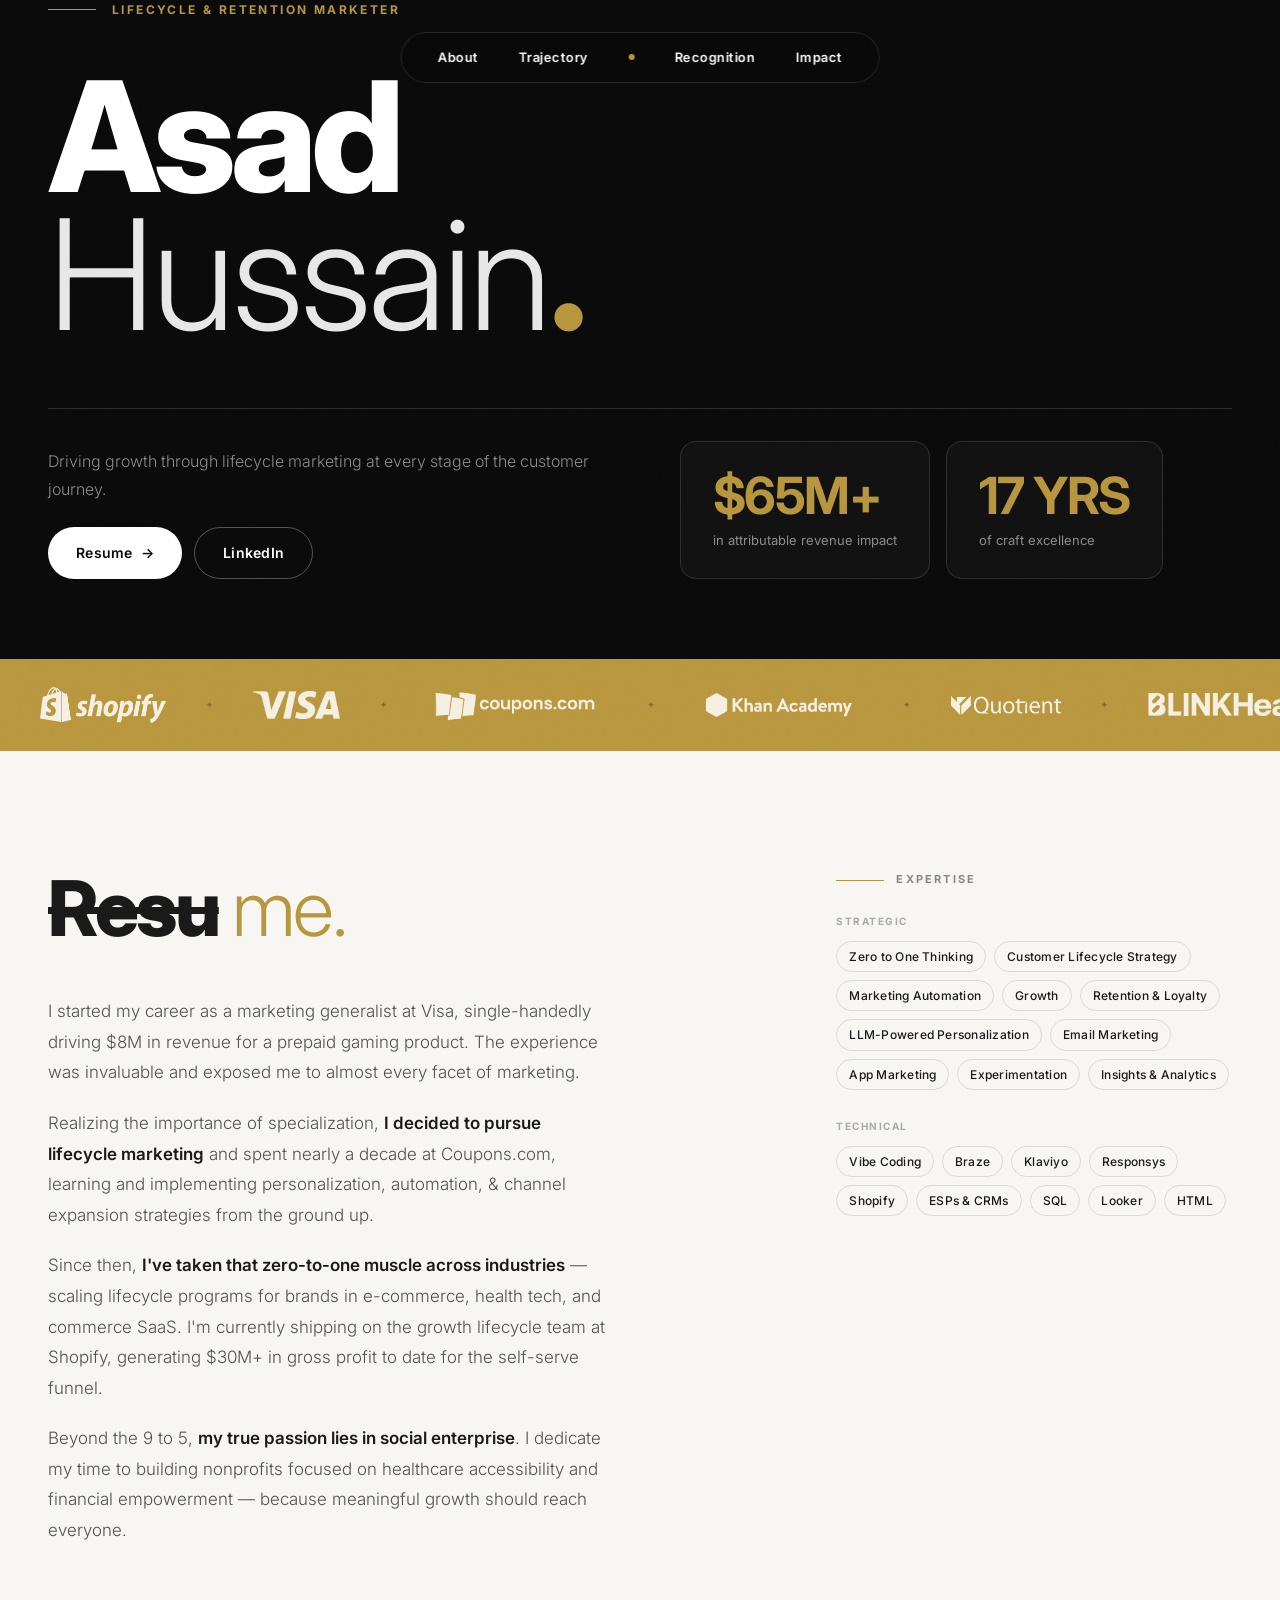
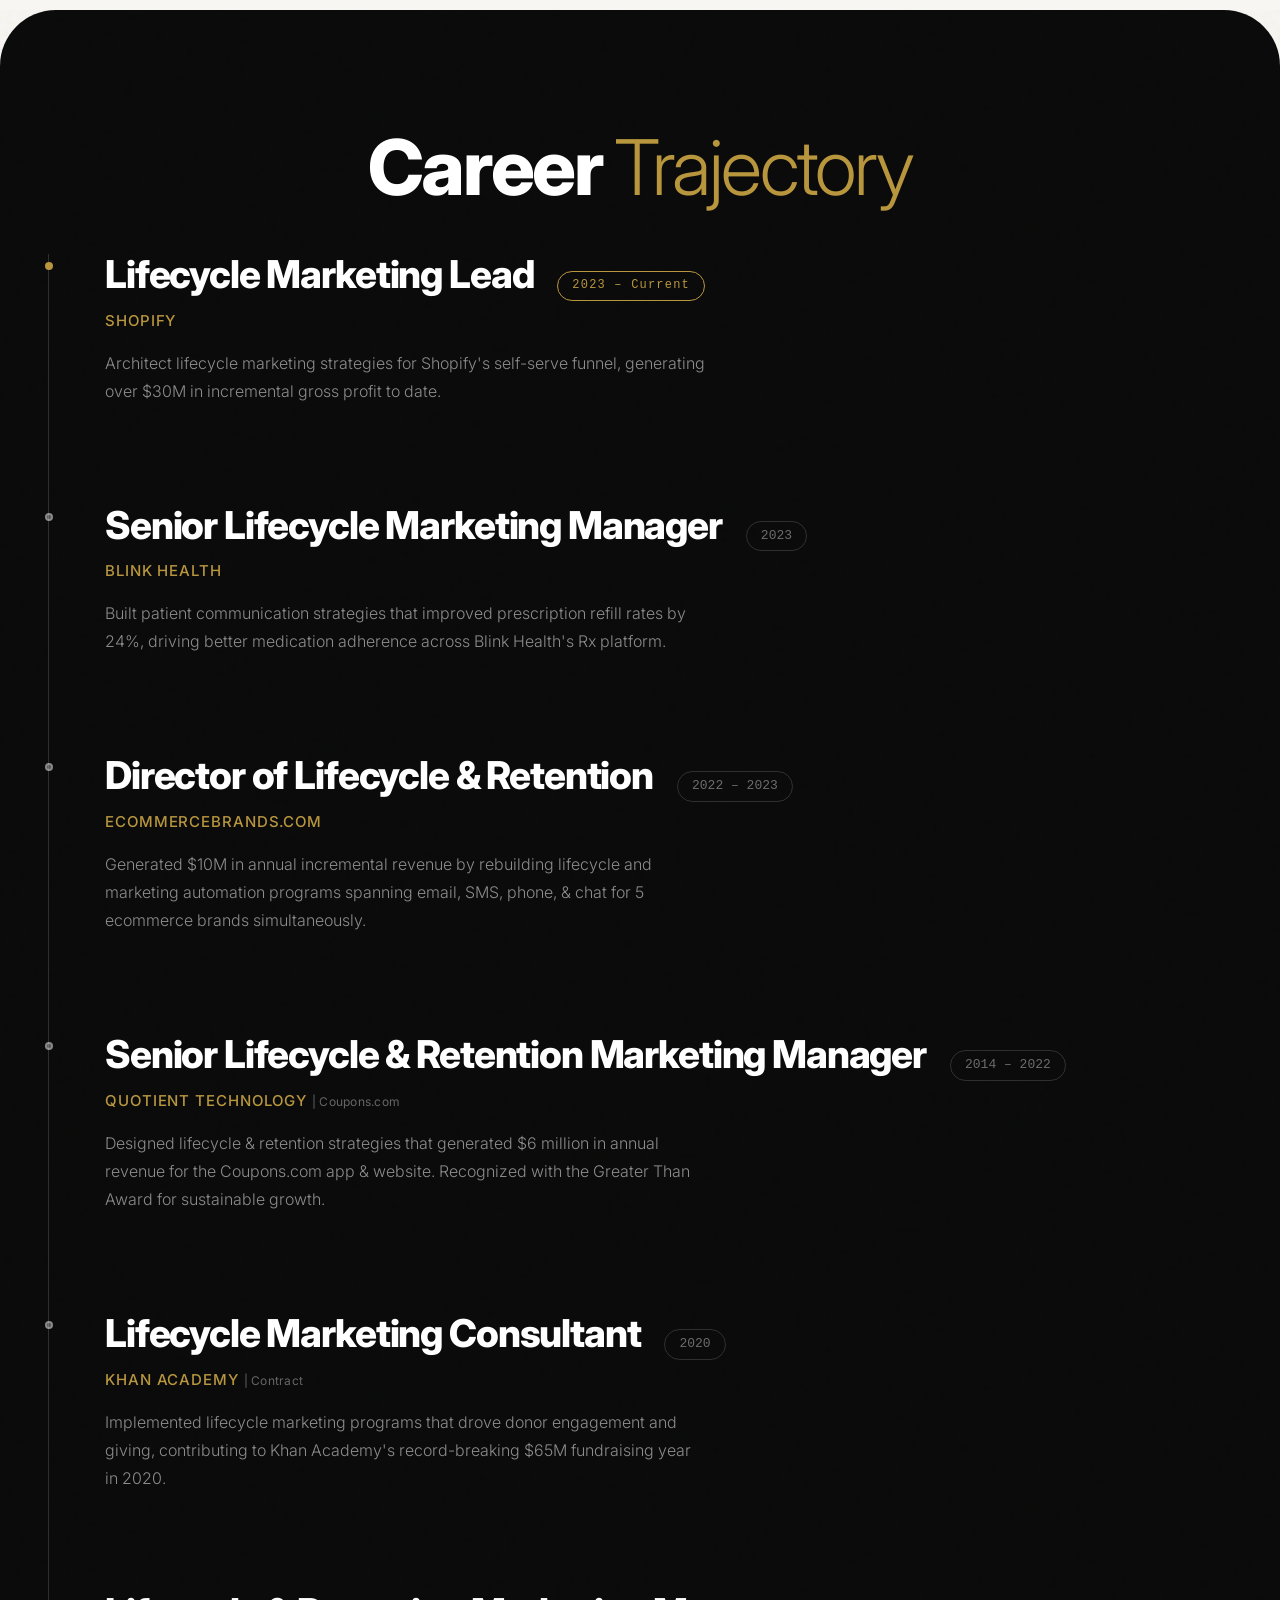
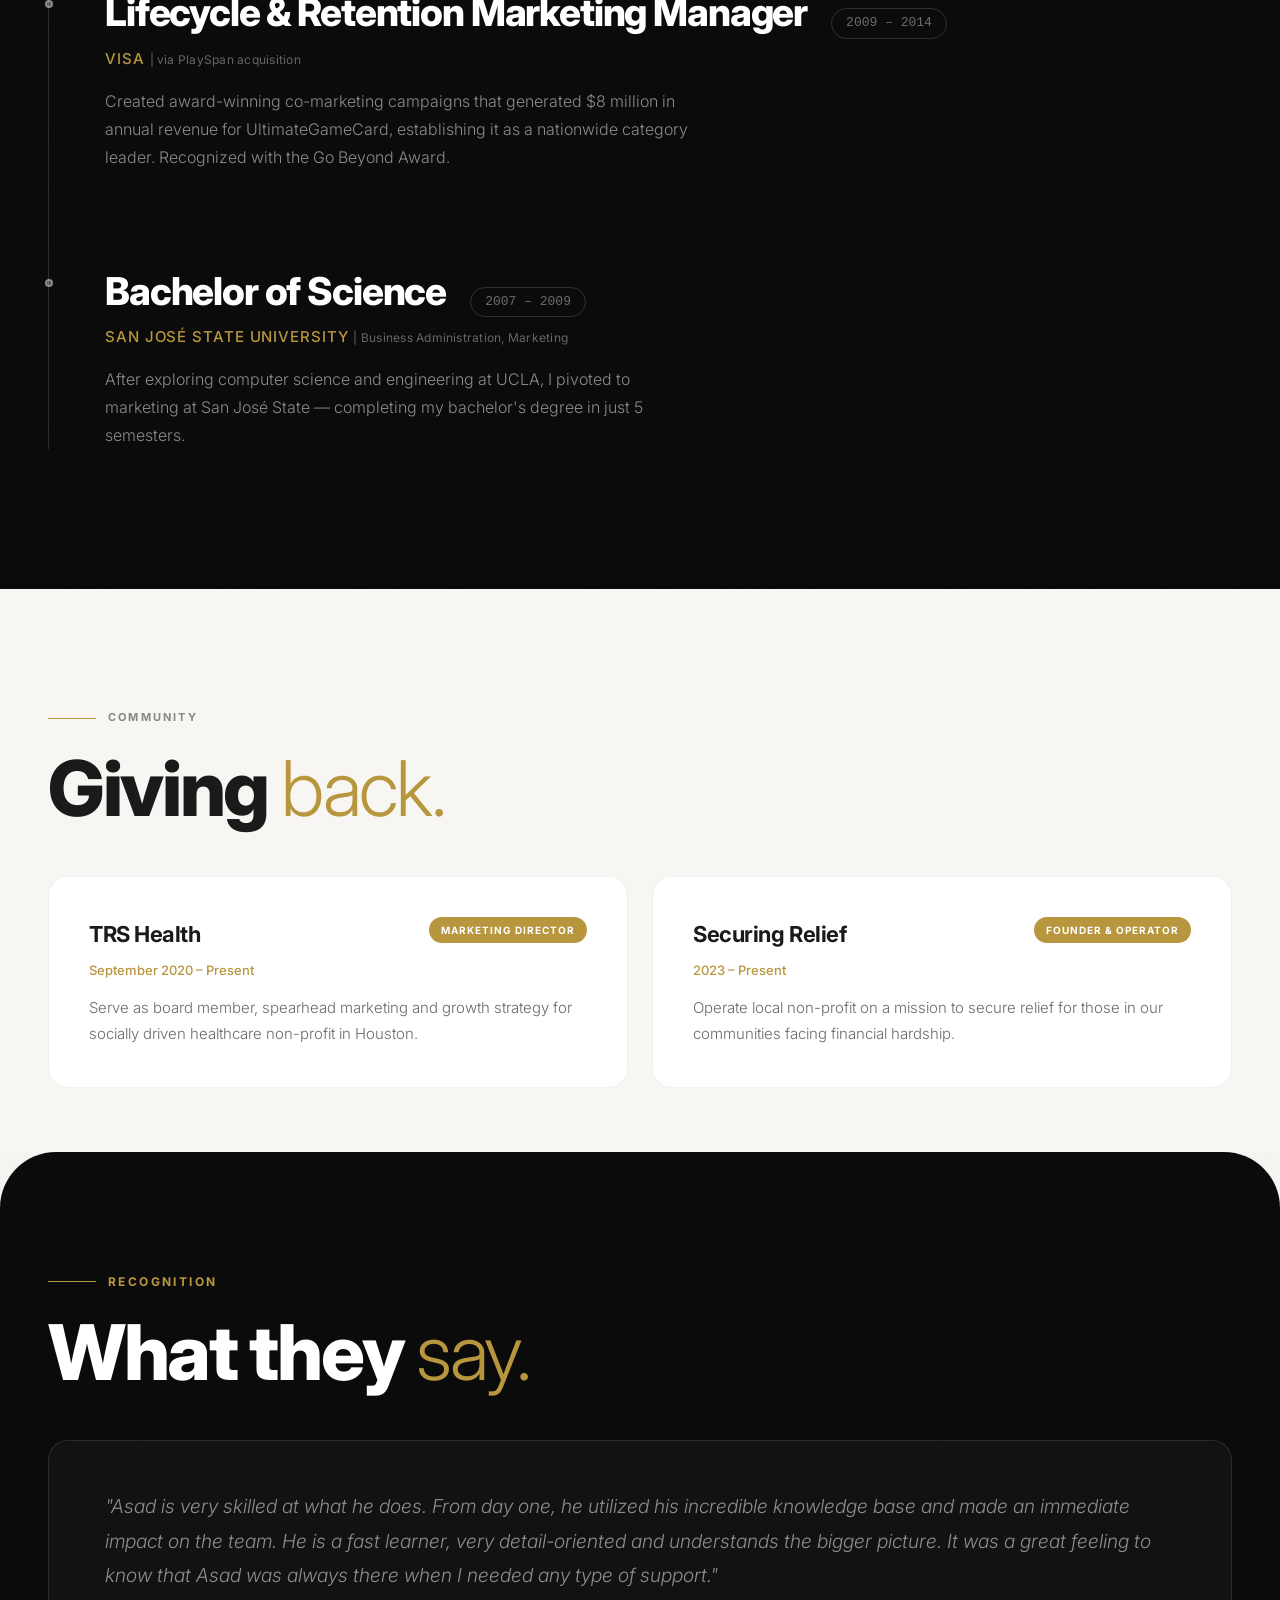
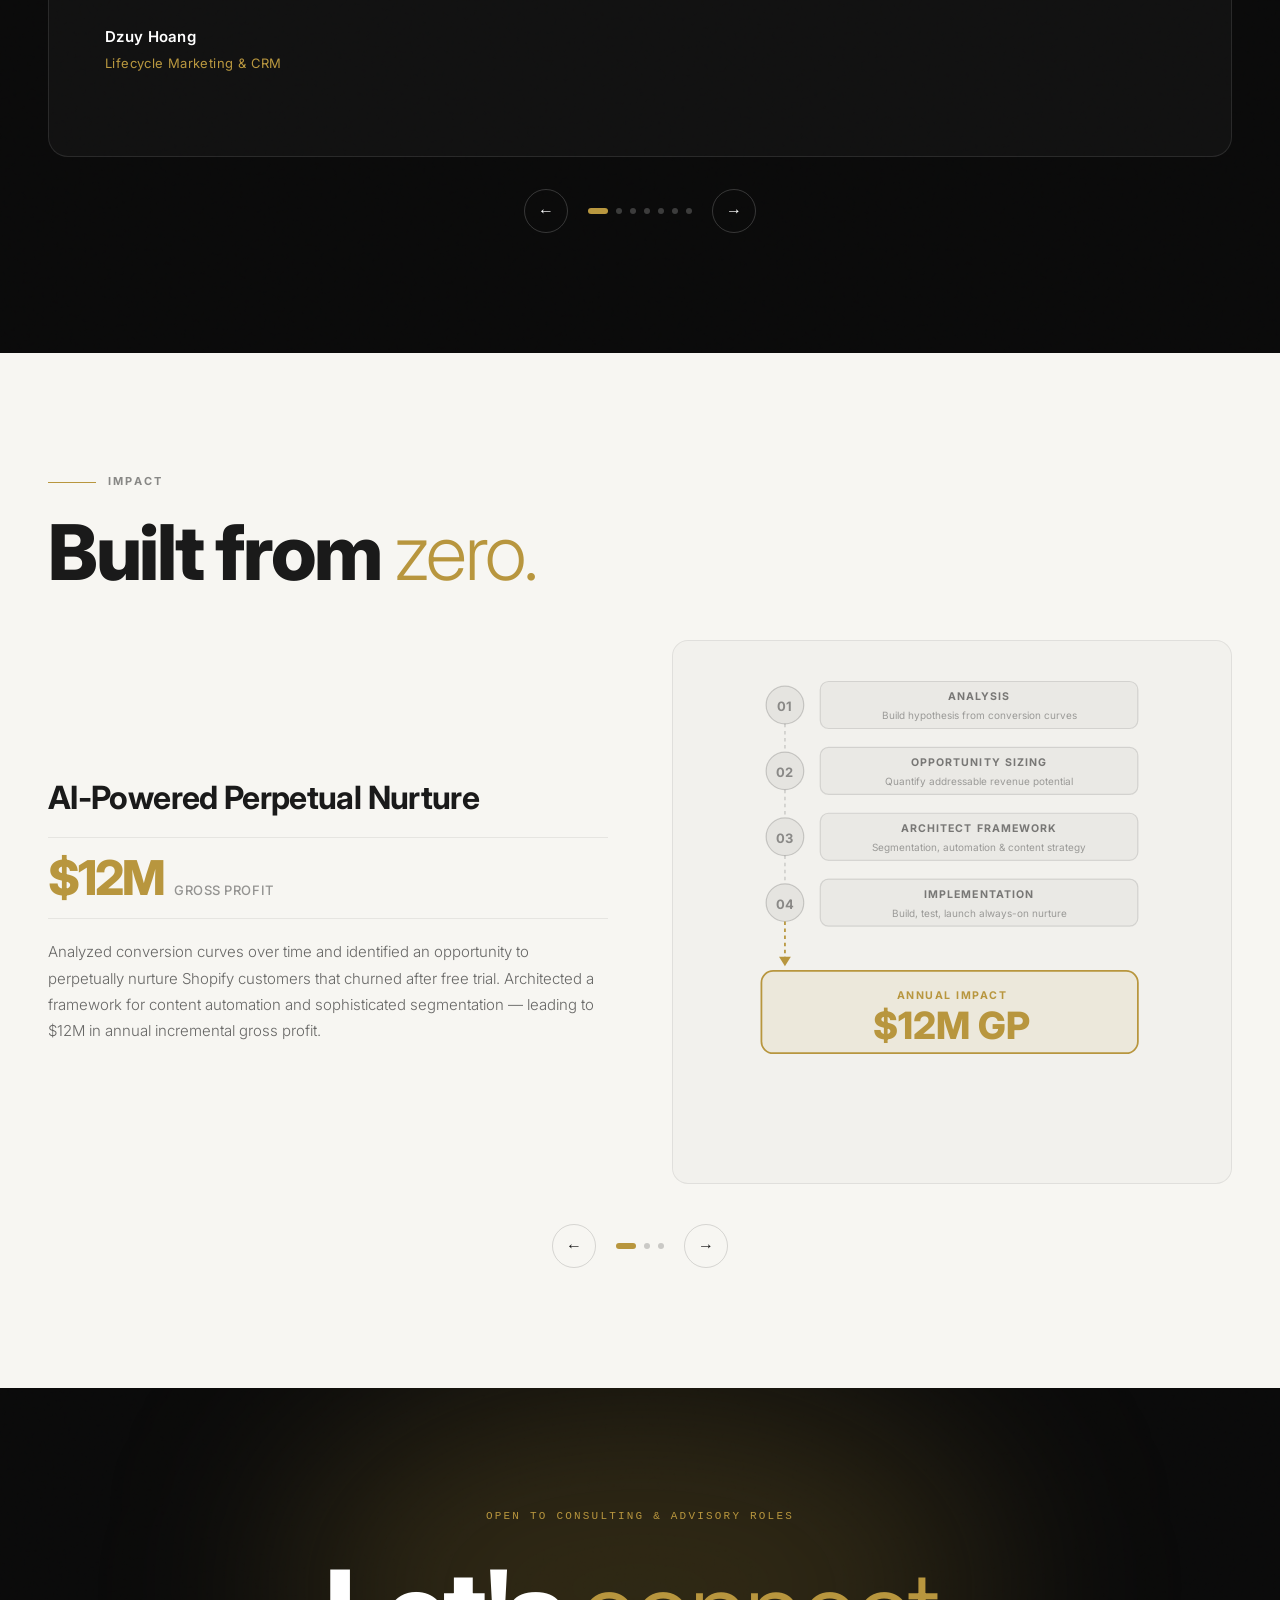
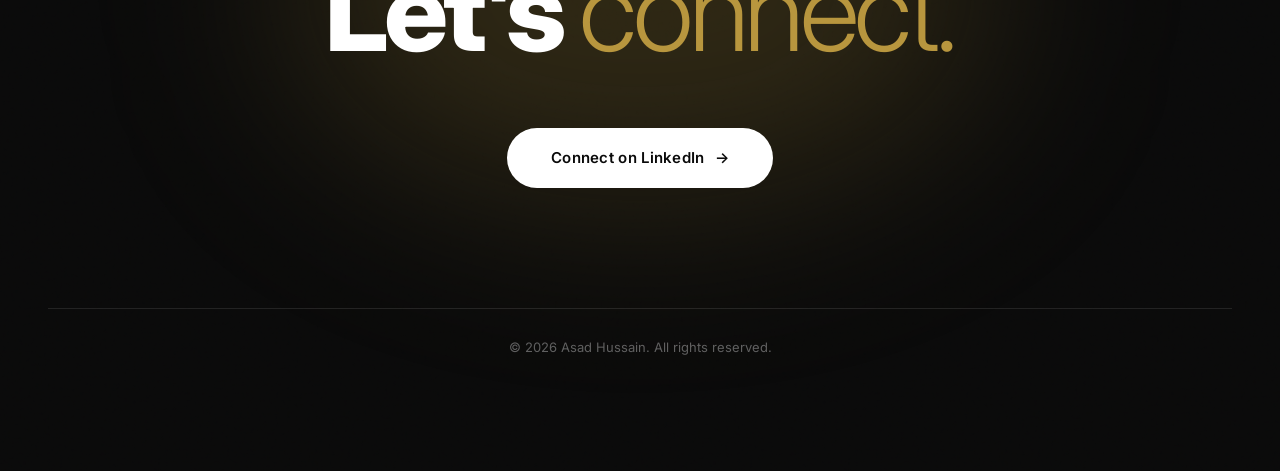
==== index.html @ 4a651751 "Revert timeline to dots with dates inside cards" ====
<!DOCTYPE html>
<html lang="en">
<head>
  <meta charset="UTF-8" />
  <meta name="viewport" content="width=device-width, initial-scale=1.0" />
  <title>Asad Hussain — Lifecycle &amp; Retention Marketer</title>
  <link rel="preconnect" href="https://fonts.googleapis.com" />
  <link rel="preconnect" href="https://fonts.gstatic.com" crossorigin />
  <link href="https://fonts.googleapis.com/css2?family=Inter:ital,wght@0,300;0,400;0,500;0,600;0,700;0,800;1,300;1,400;1,600;1,800&display=swap" rel="stylesheet" />
  <meta property="og:title" content="Asad Hussain — Lifecycle &amp; Retention Marketer" />
  <meta property="og:description" content="Driving growth through lifecycle marketing at every stage of the customer journey." />
  <meta property="og:image" content="https://asadh.com/og-image.png" />
  <meta property="og:url" content="https://asadh.com" />
  <meta property="og:type" content="website" />
  <meta name="twitter:card" content="summary_large_image" />
  <meta name="twitter:image" content="https://asadh.com/og-image.png" />
  <link rel="icon" href="favicon.png" type="image/png">
  <link rel="stylesheet" href="style.css" />
</head>
<body>
<div id="scroll-progress"></div>

  <!-- NAV -->
  <nav class="nav" id="nav">
    <div class="nav-inner">
      <a href="#about">About</a>
      <a href="#experience">Trajectory</a>
      <span class="nav-dot"></span>
      <a href="#recommendations">Recognition</a>
      <a href="#case-studies">Impact</a>
    </div>
  </nav>

  <!-- HERO -->
  <header class="hero">
    <div class="hero-inner">
      <div class="hero-eyebrow">
        <span class="eyebrow-line"></span>
        <span class="eyebrow-label">Lifecycle &amp; Retention Marketer</span>
      </div>
      <h1 class="hero-name">
        Asad <br>
        <span class="hero-name-italic">Hussain</span><span class="hero-dot">.</span>
      </h1>
      <div class="hero-bottom">
        <div class="hero-left">
          <p class="hero-desc">Driving growth through lifecycle marketing at every stage of the customer journey.</p>
          <div class="hero-cta">
            <a href="AsadHussain_Resume.pdf" target="_blank" rel="noopener" class="btn btn-primary">Resume <span class="btn-arrow">→</span></a>
            <a href="https://www.linkedin.com/in/asadh/" target="_blank" rel="noopener" class="btn btn-outline">LinkedIn</a>
          </div>
        </div>
        <div class="hero-right">
          <div class="hero-stat-card">
            <span class="hero-stat-value">$65M+</span>
            <span class="hero-stat-label">in attributable revenue impact</span>
          </div>
          <div class="hero-stat-card">
            <span class="hero-stat-value">17 YRS</span>
            <span class="hero-stat-label">of craft excellence</span>
          </div>
        </div>
      </div>
    </div>
  </header>

  <!-- BRANDS MARQUEE -->
  <section class="brands-section">
    <div class="brands-track-wrapper">
      <div class="brands-track" id="brandsTrack">
        <div class="brands-row">
          <div class="brand-item"><img src="logos/shopify.png" alt="Shopify" onerror="this.style.display='none';this.nextElementSibling.style.display='block'"/><span class="brand-text">Shopify</span></div><i class="brand-star">✦</i>
          <div class="brand-item"><img src="logos/visa.png" alt="Visa" onerror="this.style.display='none';this.nextElementSibling.style.display='block'"/><span class="brand-text">Visa</span></div><i class="brand-star">✦</i>
          <div class="brand-item"><img src="logos/coupons.png" alt="Coupons.com" onerror="this.style.display='none';this.nextElementSibling.style.display='block'"/><span class="brand-text">Coupons.com</span></div><i class="brand-star">✦</i>
          <div class="brand-item"><img src="logos/khanacademy.png" alt="Khan Academy" onerror="this.style.display='none';this.nextElementSibling.style.display='block'"/><span class="brand-text">Khan Academy</span></div><i class="brand-star">✦</i>
          <div class="brand-item"><img src="logos/quotient.png" alt="Quotient Technology" onerror="this.style.display='none';this.nextElementSibling.style.display='block'"/><span class="brand-text">Quotient</span></div><i class="brand-star">✦</i>
          <div class="brand-item"><img src="logos/blinkhealth.png" alt="Blink Health" onerror="this.style.display='none';this.nextElementSibling.style.display='block'"/><span class="brand-text">Blink Health</span></div><i class="brand-star">✦</i>
          <div class="brand-item"><img src="logos/autoanything.png" alt="AutoAnything" onerror="this.style.display='none';this.nextElementSibling.style.display='block'"/><span class="brand-text">AutoAnything</span></div><i class="brand-star">✦</i>
          <div class="brand-item"><img src="logos/hellarooted.png" alt="Hella Rooted" onerror="this.style.display='none';this.nextElementSibling.style.display='block'"/><span class="brand-text">Hella Rooted</span></div><i class="brand-star">✦</i>
          <div class="brand-item"><img src="logos/trshealth.png" alt="TRS Health" onerror="this.style.display='none';this.nextElementSibling.style.display='block'"/><span class="brand-text">TRS Health</span></div><i class="brand-star">✦</i>
          <div class="brand-item"><img src="logos/securingrelief.png" alt="Securing Relief" onerror="this.style.display='none';this.nextElementSibling.style.display='block'"/><span class="brand-text">Securing Relief</span></div><i class="brand-star">✦</i>
        </div>
        <div class="brands-row" aria-hidden="true">
          <div class="brand-item"><img src="logos/shopify.png" alt="Shopify" onerror="this.style.display='none';this.nextElementSibling.style.display='block'"/><span class="brand-text">Shopify</span></div><i class="brand-star">✦</i>
          <div class="brand-item"><img src="logos/visa.png" alt="Visa" onerror="this.style.display='none';this.nextElementSibling.style.display='block'"/><span class="brand-text">Visa</span></div><i class="brand-star">✦</i>
          <div class="brand-item"><img src="logos/coupons.png" alt="Coupons.com" onerror="this.style.display='none';this.nextElementSibling.style.display='block'"/><span class="brand-text">Coupons.com</span></div><i class="brand-star">✦</i>
          <div class="brand-item"><img src="logos/khanacademy.png" alt="Khan Academy" onerror="this.style.display='none';this.nextElementSibling.style.display='block'"/><span class="brand-text">Khan Academy</span></div><i class="brand-star">✦</i>
          <div class="brand-item"><img src="logos/quotient.png" alt="Quotient Technology" onerror="this.style.display='none';this.nextElementSibling.style.display='block'"/><span class="brand-text">Quotient</span></div><i class="brand-star">✦</i>
          <div class="brand-item"><img src="logos/blinkhealth.png" alt="Blink Health" onerror="this.style.display='none';this.nextElementSibling.style.display='block'"/><span class="brand-text">Blink Health</span></div><i class="brand-star">✦</i>
          <div class="brand-item"><img src="logos/autoanything.png" alt="AutoAnything" onerror="this.style.display='none';this.nextElementSibling.style.display='block'"/><span class="brand-text">AutoAnything</span></div><i class="brand-star">✦</i>
          <div class="brand-item"><img src="logos/hellarooted.png" alt="Hella Rooted" onerror="this.style.display='none';this.nextElementSibling.style.display='block'"/><span class="brand-text">Hella Rooted</span></div><i class="brand-star">✦</i>
          <div class="brand-item"><img src="logos/trshealth.png" alt="TRS Health" onerror="this.style.display='none';this.nextElementSibling.style.display='block'"/><span class="brand-text">TRS Health</span></div><i class="brand-star">✦</i>
          <div class="brand-item"><img src="logos/securingrelief.png" alt="Securing Relief" onerror="this.style.display='none';this.nextElementSibling.style.display='block'"/><span class="brand-text">Securing Relief</span></div><i class="brand-star">✦</i>
        </div>
      </div>
    </div>
  </section>

  <!-- ABOUT -->
  <section class="section section-canvas" id="about">
    <div class="container about-grid">
      <div class="about-main">
        <h2 class="section-headline"><s>Resu</s> <em>me.</em></h2>
        <div class="about-body">
          <p>I started my career as a marketing generalist at Visa, single-handedly driving $8M in revenue for a prepaid gaming product. The experience was invaluable and exposed me to almost every facet of marketing.</p>
          <p>Realizing the importance of specialization, <strong>I decided to pursue lifecycle marketing</strong> and spent nearly a decade at Coupons.com, learning and implementing personalization, automation, &amp; channel expansion strategies from the ground up.</p>
          <p>Since then, <strong>I've taken that zero-to-one muscle across industries</strong> — scaling lifecycle programs for brands in e-commerce, health tech, and commerce SaaS. I'm currently shipping on the growth lifecycle team at Shopify, generating $30M+ in gross profit to date for the self-serve funnel.</p>
          <p>Beyond the 9 to 5, <strong>my true passion lies in social enterprise</strong>. I dedicate my time to building nonprofits focused on healthcare accessibility and financial empowerment — because meaningful growth should reach everyone.</p>
        </div>
      </div>

      <div class="about-sidebar">
        <div class="section-eyebrow">
          <span class="eyebrow-line eyebrow-line-gold"></span>
          <span class="eyebrow-label-dark">Expertise</span>
        </div>
        <div class="skills-group">
          <p class="skills-group-label">Strategic</p>
          <div class="skills-pills">
            <span class="skill-tag">Zero to One Thinking</span>
            <span class="skill-tag">Customer Lifecycle Strategy</span>
            <span class="skill-tag">Marketing Automation</span>
            <span class="skill-tag">Growth</span>
            <span class="skill-tag">Retention &amp; Loyalty</span>
            <span class="skill-tag">LLM-Powered Personalization</span>
            <span class="skill-tag">Email Marketing</span>
            <span class="skill-tag">App Marketing</span>
            <span class="skill-tag">Experimentation</span>
            <span class="skill-tag">Insights &amp; Analytics</span>
          </div>
        </div>
        <div class="skills-group">
          <p class="skills-group-label">Technical</p>
          <div class="skills-pills">
            <span class="skill-tag">Vibe Coding</span>
            <span class="skill-tag">Braze</span>
            <span class="skill-tag">Klaviyo</span>
            <span class="skill-tag">Responsys</span>
            <span class="skill-tag">Shopify</span>
            <span class="skill-tag">ESPs &amp; CRMs</span>
            <span class="skill-tag">SQL</span>
            <span class="skill-tag">Looker</span>
            <span class="skill-tag">HTML</span>
          </div>
        </div>
      </div>
    </div>
  </section>

  <!-- EXPERIENCE -->
  <section class="section section-void section-rounded" id="experience">
    <div class="container">
      <h2 class="section-headline section-headline-center section-headline-light">Career <em>Trajectory</em></h2>
      <div class="timeline">

        <div class="timeline-item">
          <div class="timeline-dot timeline-dot-accent"></div>
          <div class="timeline-content">
            <div class="timeline-top">
              <h3 class="timeline-role">Lifecycle Marketing Lead</h3>
              <span class="timeline-badge timeline-badge-current">2023 – Current</span>
            </div>
            <p class="timeline-company">Shopify</p>
            <p class="timeline-desc">Architect lifecycle marketing strategies for Shopify's self-serve funnel, generating over $30M in incremental gross profit to date.</p>
          </div>
        </div>

        <div class="timeline-item">
          <div class="timeline-dot"></div>
          <div class="timeline-content">
            <div class="timeline-top">
              <h3 class="timeline-role">Senior Lifecycle Marketing Manager</h3>
              <span class="timeline-date">2023</span>
            </div>
            <p class="timeline-company">Blink Health</p>
            <p class="timeline-desc">Built patient communication strategies that improved prescription refill rates by 24%, driving better medication adherence across Blink Health's Rx platform.</p>
          </div>
        </div>

        <div class="timeline-item">
          <div class="timeline-dot"></div>
          <div class="timeline-content">
            <div class="timeline-top">
              <h3 class="timeline-role">Director of Lifecycle &amp; Retention</h3>
              <span class="timeline-date">2022 – 2023</span>
            </div>
            <p class="timeline-company">EcommerceBrands.com</p>
            <p class="timeline-desc">Generated $10M in annual incremental revenue by rebuilding lifecycle and marketing automation programs spanning email, SMS, phone, &amp; chat for 5 ecommerce brands simultaneously.</p>
          </div>
        </div>

        <div class="timeline-item">
          <div class="timeline-dot"></div>
          <div class="timeline-content">
            <div class="timeline-top">
              <h3 class="timeline-role">Senior Lifecycle &amp; Retention Marketing Manager</h3>
              <span class="timeline-date">2014 – 2022</span>
            </div>
            <p class="timeline-company">Quotient Technology <span class="timeline-acquired">| Coupons.com</span></p>
            <p class="timeline-desc">Designed lifecycle &amp; retention strategies that generated $6 million in annual revenue for the Coupons.com app &amp; website. Recognized with the Greater Than Award for sustainable growth.</p>
          </div>
        </div>

        <div class="timeline-item">
          <div class="timeline-dot"></div>
          <div class="timeline-content">
            <div class="timeline-top">
              <h3 class="timeline-role">Lifecycle Marketing Consultant</h3>
              <span class="timeline-date">2020</span>
            </div>
            <p class="timeline-company">Khan Academy <span class="timeline-acquired">| Contract</span></p>
            <p class="timeline-desc">Implemented lifecycle marketing programs that drove donor engagement and giving, contributing to Khan Academy's record-breaking $65M fundraising year in 2020.</p>
          </div>
        </div>

        <div class="timeline-item">
          <div class="timeline-dot"></div>
          <div class="timeline-content">
            <div class="timeline-top">
              <h3 class="timeline-role">Lifecycle &amp; Retention Marketing Manager</h3>
              <span class="timeline-date">2009 – 2014</span>
            </div>
            <p class="timeline-company">Visa <span class="timeline-acquired">| via PlaySpan acquisition</span></p>
            <p class="timeline-desc">Created award-winning co-marketing campaigns that generated $8 million in annual revenue for UltimateGameCard, establishing it as a nationwide category leader. Recognized with the Go Beyond Award.</p>
          </div>
        </div>

        <div class="timeline-item">
          <div class="timeline-dot"></div>
          <div class="timeline-content">
            <div class="timeline-top">
              <h3 class="timeline-role">Bachelor of Science</h3>
              <span class="timeline-date">2007 – 2009</span>
            </div>
            <p class="timeline-company">San José State University <span class="timeline-acquired">| Business Administration, Marketing</span></p>
            <p class="timeline-desc">After exploring computer science and engineering at UCLA, I pivoted to marketing at San José State — completing my bachelor's degree in just 5 semesters.</p>
          </div>
        </div>

      </div>
    </div>
  </section>

  <!-- VOLUNTEER -->
  <section class="section section-canvas" id="volunteer">
    <div class="container">
      <div class="section-eyebrow">
        <span class="eyebrow-line eyebrow-line-gold"></span>
        <span class="eyebrow-label-dark">Community</span>
      </div>
      <h2 class="section-headline">Giving <em>back.</em></h2>
      <div class="volunteer-grid">

        <div class="volunteer-card">
          <div class="volunteer-header">
            <h3>TRS Health</h3>
            <span class="vol-badge">Marketing Director</span>
          </div>
          <p class="vol-since">September 2020 – Present</p>
          <p class="vol-desc">Serve as board member, spearhead marketing and growth strategy for socially driven healthcare non-profit in Houston.</p>
        </div>

        <div class="volunteer-card">
          <div class="volunteer-header">
            <h3>Securing Relief</h3>
            <span class="vol-badge">Founder &amp; Operator</span>
          </div>
          <p class="vol-since">2023 – Present</p>
          <p class="vol-desc">Operate local non-profit on a mission to secure relief for those in our communities facing financial hardship.</p>
        </div>

      </div>
    </div>
  </section>

  <!-- RECOMMENDATIONS -->
  <section class="section section-void section-rounded" id="recommendations">
    <div class="container">
      <div class="section-eyebrow">
        <span class="eyebrow-line"></span>
        <span class="eyebrow-label">Recognition</span>
      </div>
      <h2 class="section-headline section-headline-light">What they <em>say.</em></h2>
      <div class="rec-slider">
        <div class="rec-track-wrapper">
          <div class="rec-track">

            <div class="rec-card">
              <p class="rec-quote">"Asad is very skilled at what he does. From day one, he utilized his incredible knowledge base and made an immediate impact on the team. He is a fast learner, very detail-oriented and understands the bigger picture. It was a great feeling to know that Asad was always there when I needed any type of support."</p>
              <div class="rec-author">
                <span class="rec-name">Dzuy Hoang</span>
                <span class="rec-title">Lifecycle Marketing &amp; CRM</span>
              </div>
            </div>

            <div class="rec-card">
              <p class="rec-quote">"Asad is one of the most enthusiastic, talented and intelligent marketers I have ever had the privilege of working with. Both his analytical and creative sides are showcased in his work — when running campaigns, his organization was clear and really drove a story from the numbers. He really is the go-to person."</p>
              <div class="rec-author">
                <span class="rec-name">Aiyman Hadi</span>
                <span class="rec-title">Product Marketing</span>
              </div>
            </div>

            <div class="rec-card">
              <p class="rec-quote">"Asad was a core member of my marketing team at PlaySpan and crucial to the marketing success of the Ultimate Game Card. He was a fast learner on the business side of marketing and quickly grasped the ability to find correlations with the data and discover new opportunities. I was very pleased with his growth and recommend him for any marketing job without hesitation."</p>
              <div class="rec-author">
                <span class="rec-name">Robb Lewis</span>
                <span class="rec-title">Consultant</span>
              </div>
            </div>

            <div class="rec-card">
              <p class="rec-quote">"Asad is one to always drive the business forward…he is constantly asking how can we make this better and faster.... I have continuously relied on him to lead and drive change."</p>
              <div class="rec-author">
                <span class="rec-name">Joy Ames</span>
                <span class="rec-title">Lifecycle &amp; Product Marketing</span>
              </div>
            </div>

            <div class="rec-card">
              <p class="rec-quote">"Working with Asad was a pleasure, and I was continuously impressed by his clever campaign ideas. He has a firm grasp on marketing strategies, and always keeps a watchful eye on the data to back up his decisions. He has a friendly and straightforward 'can do' attitude that makes him a hardworking asset to any team."</p>
              <div class="rec-author">
                <span class="rec-name">Hope Armstrong</span>
                <span class="rec-title">Head of Design, Instrumentl</span>
              </div>
            </div>

            <div class="rec-card">
              <p class="rec-quote">"I had the pleasure of working with Asad during my time at Visa. His enthusiasm and passion for marketing allows him to take on any new challenges he faces. Whenever I had any questions about digital marketing Asad was the go-to person. I highly recommend Asad to any company looking for someone who will make a significant and immediate impact."</p>
              <div class="rec-author">
                <span class="rec-name">Sean Wong</span>
                <span class="rec-title">Senior Digital Marketing Manager</span>
              </div>
            </div>

            <div class="rec-card">
              <p class="rec-quote">"Asad started out as an intern but quickly proved himself an invaluable resource and was promoted to full-time marketing manager at PlaySpan. He showed great initiative in spearheading several large multi-partner marketing campaigns. He is also a technical whiz and easily mastered complex marketing tools. He would be an asset to any marketing team."</p>
              <div class="rec-author">
                <span class="rec-name">James Ryan</span>
                <span class="rec-title">Growth Leader</span>
              </div>
            </div>

          </div>
        </div>
        <div class="rec-controls">
          <button class="rec-arrow rec-arrow-prev" aria-label="Previous">←</button>
          <div class="rec-dots"></div>
          <button class="rec-arrow rec-arrow-next" aria-label="Next">→</button>
        </div>
      </div>
    </div>
  </section>

  <!-- CASE STUDIES -->
  <section class="section section-canvas" id="case-studies">
    <div class="container">
      <div class="section-eyebrow">
        <span class="eyebrow-line eyebrow-line-gold"></span>
        <span class="eyebrow-label-dark">Impact</span>
      </div>
      <h2 class="section-headline">Built from <em>zero.</em></h2>
      <div class="case-slider">
        <div class="case-track-wrapper">
          <div class="case-track">

            <div class="case-card">
              <div class="case-left">
                <h3 class="case-title">AI-Powered Perpetual Nurture</h3>
                <div class="case-impact">
                  <span class="case-impact-value">$12M</span>
                  <span class="case-impact-label">Gross Profit</span>
                </div>
                <p class="case-desc">Analyzed conversion curves over time and identified an opportunity to perpetually nurture Shopify customers that churned after free trial. Architected a framework for content automation and sophisticated segmentation — leading to $12M in annual incremental gross profit.</p>
              </div>
              <div class="case-right">
                <svg viewBox="0 0 340 420" xmlns="http://www.w3.org/2000/svg" class="case-diagram">

                  <!-- Step 1: Analysis -->
                  <circle cx="28" cy="34" r="16" fill="rgba(26,26,26,0.06)" stroke="rgba(26,26,26,0.18)" stroke-width="1"/>
                  <text x="28" y="39" font-family="Inter,sans-serif" font-size="11" font-weight="700" fill="rgba(26,26,26,0.45)" text-anchor="middle">01</text>
                  <rect x="58" y="14" width="270" height="40" rx="7" fill="rgba(26,26,26,0.04)" stroke="rgba(26,26,26,0.12)" stroke-width="1"/>
                  <text x="193" y="30" font-family="Inter,sans-serif" font-size="9" font-weight="700" fill="rgba(26,26,26,0.55)" text-anchor="middle" letter-spacing="0.1em">ANALYSIS</text>
                  <text x="193" y="46" font-family="Inter,sans-serif" font-size="8.5" fill="rgba(26,26,26,0.38)" text-anchor="middle">Build hypothesis from conversion curves</text>

                  <!-- Connector -->
                  <line x1="28" y1="50" x2="28" y2="74" stroke="rgba(26,26,26,0.15)" stroke-width="1.5" stroke-dasharray="3,3"/>

                  <!-- Step 2: Opportunity Sizing -->
                  <circle cx="28" cy="90" r="16" fill="rgba(26,26,26,0.06)" stroke="rgba(26,26,26,0.18)" stroke-width="1"/>
                  <text x="28" y="95" font-family="Inter,sans-serif" font-size="11" font-weight="700" fill="rgba(26,26,26,0.45)" text-anchor="middle">02</text>
                  <rect x="58" y="70" width="270" height="40" rx="7" fill="rgba(26,26,26,0.04)" stroke="rgba(26,26,26,0.12)" stroke-width="1"/>
                  <text x="193" y="86" font-family="Inter,sans-serif" font-size="9" font-weight="700" fill="rgba(26,26,26,0.55)" text-anchor="middle" letter-spacing="0.1em">OPPORTUNITY SIZING</text>
                  <text x="193" y="102" font-family="Inter,sans-serif" font-size="8.5" fill="rgba(26,26,26,0.38)" text-anchor="middle">Quantify addressable revenue potential</text>

                  <!-- Connector -->
                  <line x1="28" y1="106" x2="28" y2="130" stroke="rgba(26,26,26,0.15)" stroke-width="1.5" stroke-dasharray="3,3"/>

                  <!-- Step 3: Architect Framework -->
                  <circle cx="28" cy="146" r="16" fill="rgba(26,26,26,0.06)" stroke="rgba(26,26,26,0.18)" stroke-width="1"/>
                  <text x="28" y="151" font-family="Inter,sans-serif" font-size="11" font-weight="700" fill="rgba(26,26,26,0.45)" text-anchor="middle">03</text>
                  <rect x="58" y="126" width="270" height="40" rx="7" fill="rgba(26,26,26,0.04)" stroke="rgba(26,26,26,0.12)" stroke-width="1"/>
                  <text x="193" y="142" font-family="Inter,sans-serif" font-size="9" font-weight="700" fill="rgba(26,26,26,0.55)" text-anchor="middle" letter-spacing="0.1em">ARCHITECT FRAMEWORK</text>
                  <text x="193" y="158" font-family="Inter,sans-serif" font-size="8.5" fill="rgba(26,26,26,0.38)" text-anchor="middle">Segmentation, automation &amp; content strategy</text>

                  <!-- Connector -->
                  <line x1="28" y1="162" x2="28" y2="186" stroke="rgba(26,26,26,0.15)" stroke-width="1.5" stroke-dasharray="3,3"/>

                  <!-- Step 4: Implementation -->
                  <circle cx="28" cy="202" r="16" fill="rgba(26,26,26,0.06)" stroke="rgba(26,26,26,0.18)" stroke-width="1"/>
                  <text x="28" y="207" font-family="Inter,sans-serif" font-size="11" font-weight="700" fill="rgba(26,26,26,0.45)" text-anchor="middle">04</text>
                  <rect x="58" y="182" width="270" height="40" rx="7" fill="rgba(26,26,26,0.04)" stroke="rgba(26,26,26,0.12)" stroke-width="1"/>
                  <text x="193" y="198" font-family="Inter,sans-serif" font-size="9" font-weight="700" fill="rgba(26,26,26,0.55)" text-anchor="middle" letter-spacing="0.1em">IMPLEMENTATION</text>
                  <text x="193" y="214" font-family="Inter,sans-serif" font-size="8.5" fill="rgba(26,26,26,0.38)" text-anchor="middle">Build, test, launch always-on nurture</text>

                  <!-- Connector to result -->
                  <line x1="28" y1="218" x2="28" y2="250" stroke="#B8963E" stroke-width="1.5" stroke-dasharray="3,3"/>
                  <polygon points="28,256 23,248 33,248" fill="#B8963E"/>

                  <!-- Result -->
                  <rect x="8" y="260" width="320" height="70" rx="10" fill="rgba(184,150,62,0.1)" stroke="#B8963E" stroke-width="1.5"/>
                  <text x="170" y="284" font-family="Inter,sans-serif" font-size="9" font-weight="700" fill="#B8963E" text-anchor="middle" letter-spacing="0.14em">ANNUAL IMPACT</text>
                  <text x="170" y="318" font-family="Inter,sans-serif" font-size="32" font-weight="800" fill="#B8963E" text-anchor="middle">$12M GP</text>

                </svg>
              </div>
            </div>

            <div class="case-card">
              <div class="case-left">
                <h3 class="case-title">High-Touch Checkout Recovery</h3>
                <div class="case-impact">
                  <span class="case-impact-value">$8M</span>
                  <span class="case-impact-label">Incremental Revenue</span>
                </div>
                <p class="case-desc">For a high-ticket, complex e-commerce brand, a standard cart abandonment email wasn't enough. Built a multi-channel recovery program pairing personalized email and SMS sequences with expert phone agents — creating a consultative buying experience that converted hesitant shoppers into high-value customers.</p>
              </div>
              <div class="case-right">
                <svg viewBox="0 0 340 370" xmlns="http://www.w3.org/2000/svg" class="case-diagram">

                  <!-- Trigger: Cart Abandoned -->
                  <rect x="80" y="8" width="180" height="44" rx="7" fill="rgba(26,26,26,0.05)" stroke="rgba(26,26,26,0.15)" stroke-width="1"/>
                  <text x="170" y="26" font-family="Inter,sans-serif" font-size="9" font-weight="700" fill="rgba(26,26,26,0.55)" text-anchor="middle" letter-spacing="0.1em">CART ABANDONED</text>
                  <text x="170" y="43" font-family="Inter,sans-serif" font-size="8.5" fill="rgba(26,26,26,0.35)" text-anchor="middle">High-ticket item left in cart</text>

                  <!-- Fork lines -->
                  <line x1="170" y1="52" x2="170" y2="68" stroke="rgba(26,26,26,0.18)" stroke-width="1.5"/>
                  <line x1="170" y1="68" x2="80" y2="96" stroke="rgba(26,26,26,0.15)" stroke-width="1.5"/>
                  <line x1="170" y1="68" x2="260" y2="96" stroke="rgba(26,26,26,0.15)" stroke-width="1.5"/>

                  <!-- Channel: Email -->
                  <rect x="8" y="96" width="144" height="44" rx="7" fill="rgba(26,26,26,0.04)" stroke="rgba(26,26,26,0.12)" stroke-width="1"/>
                  <text x="80" y="114" font-family="Inter,sans-serif" font-size="9" font-weight="700" fill="rgba(26,26,26,0.5)" text-anchor="middle" letter-spacing="0.1em">EMAIL</text>
                  <text x="80" y="130" font-family="Inter,sans-serif" font-size="8" fill="rgba(26,26,26,0.35)" text-anchor="middle">Personalized sequences</text>

                  <!-- Channel: SMS -->
                  <rect x="188" y="96" width="144" height="44" rx="7" fill="rgba(26,26,26,0.04)" stroke="rgba(26,26,26,0.12)" stroke-width="1"/>
                  <text x="260" y="114" font-family="Inter,sans-serif" font-size="9" font-weight="700" fill="rgba(26,26,26,0.5)" text-anchor="middle" letter-spacing="0.1em">SMS</text>
                  <text x="260" y="130" font-family="Inter,sans-serif" font-size="8" fill="rgba(26,26,26,0.35)" text-anchor="middle">2-way intent signals</text>

                  <!-- Merge lines -->
                  <line x1="80" y1="140" x2="80" y2="158" stroke="rgba(26,26,26,0.15)" stroke-width="1.5"/>
                  <line x1="260" y1="140" x2="260" y2="158" stroke="rgba(26,26,26,0.15)" stroke-width="1.5"/>
                  <line x1="80" y1="158" x2="260" y2="158" stroke="rgba(26,26,26,0.15)" stroke-width="1.5"/>
                  <line x1="170" y1="158" x2="170" y2="174" stroke="rgba(26,26,26,0.18)" stroke-width="1.5"/>
                  <polygon points="170,178 165,170 175,170" fill="rgba(26,26,26,0.2)"/>

                  <!-- Expert Agent (gold) -->
                  <rect x="40" y="180" width="260" height="44" rx="7" fill="rgba(184,150,62,0.08)" stroke="#B8963E" stroke-width="1.5"/>
                  <text x="170" y="198" font-family="Inter,sans-serif" font-size="9" font-weight="700" fill="#B8963E" text-anchor="middle" letter-spacing="0.1em">EXPERT PHONE AGENT</text>
                  <text x="170" y="214" font-family="Inter,sans-serif" font-size="8.5" fill="rgba(184,150,62,0.7)" text-anchor="middle">Warm handoff · consultative close</text>

                  <!-- Arrow to stat -->
                  <line x1="170" y1="224" x2="170" y2="244" stroke="#B8963E" stroke-width="1.5"/>
                  <polygon points="170,248 165,240 175,240" fill="#B8963E"/>

                  <!-- CVR stat badge -->
                  <rect x="95" y="250" width="150" height="34" rx="17" fill="rgba(184,150,62,0.1)" stroke="#B8963E" stroke-width="1"/>
                  <text x="170" y="262" font-family="Inter,sans-serif" font-size="8" font-weight="600" fill="#B8963E" text-anchor="middle" letter-spacing="0.08em">CONVERSION RATE</text>
                  <text x="170" y="276" font-family="Inter,sans-serif" font-size="10" font-weight="800" fill="#B8963E" text-anchor="middle">+30% vs. self-serve</text>

                  <!-- Arrow to result -->
                  <line x1="170" y1="284" x2="170" y2="300" stroke="#B8963E" stroke-width="1.5" stroke-dasharray="3,3"/>
                  <polygon points="170,304 165,296 175,296" fill="#B8963E"/>

                  <!-- Result -->
                  <rect x="20" y="306" width="300" height="56" rx="10" fill="rgba(184,150,62,0.1)" stroke="#B8963E" stroke-width="1.5"/>
                  <text x="170" y="325" font-family="Inter,sans-serif" font-size="9" font-weight="700" fill="#B8963E" text-anchor="middle" letter-spacing="0.14em">ANNUAL IMPACT</text>
                  <text x="170" y="352" font-family="Inter,sans-serif" font-size="28" font-weight="800" fill="#B8963E" text-anchor="middle">$8M</text>

                </svg>
              </div>
            </div>

            <div class="case-card">
              <div class="case-left">
                <h3 class="case-title">Geofenced In-Store Offer Activation</h3>
                <div class="case-impact">
                  <span class="case-impact-value">9.4M</span>
                  <span class="case-impact-label">Transactions Driven</span>
                </div>
                <p class="case-desc">Connected the Coupons.com mobile app to in-store shopping behavior using geofencing technology. When a user entered a participating retailer, they received a real-time push notification surfacing relevant offers — bridging the gap between digital discovery and physical purchase. Turned passive app users into active in-store converters.</p>
              </div>
              <div class="case-right">
                <svg viewBox="0 0 340 370" xmlns="http://www.w3.org/2000/svg" class="case-diagram">

                  <!-- Outer geofence ring -->
                  <circle cx="170" cy="155" r="130" fill="none" stroke="rgba(184,150,62,0.18)" stroke-width="1.5" stroke-dasharray="6,4"/>
                  <text x="170" y="28" font-family="Inter,sans-serif" font-size="8" font-weight="700" fill="rgba(184,150,62,0.5)" text-anchor="middle" letter-spacing="0.12em">GEOFENCE BOUNDARY</text>

                  <!-- Middle ring -->
                  <circle cx="170" cy="155" r="85" fill="none" stroke="rgba(184,150,62,0.22)" stroke-width="1.5" stroke-dasharray="4,4"/>

                  <!-- Store center -->
                  <circle cx="170" cy="155" r="40" fill="rgba(184,150,62,0.08)" stroke="#B8963E" stroke-width="1.5"/>
                  <text x="170" y="150" font-family="Inter,sans-serif" font-size="9" font-weight="700" fill="#B8963E" text-anchor="middle" letter-spacing="0.1em">RETAIL</text>
                  <text x="170" y="163" font-family="Inter,sans-serif" font-size="9" font-weight="700" fill="#B8963E" text-anchor="middle" letter-spacing="0.1em">STORE</text>

                  <!-- Customer dot entering -->
                  <circle cx="60" cy="100" r="9" fill="rgba(26,26,26,0.08)" stroke="rgba(26,26,26,0.3)" stroke-width="1.2"/>
                  <text x="60" y="104" font-family="Inter,sans-serif" font-size="9" fill="rgba(26,26,26,0.5)" text-anchor="middle">👤</text>

                  <!-- Entry arrow -->
                  <line x1="72" y1="106" x2="118" y2="128" stroke="rgba(26,26,26,0.18)" stroke-width="1.2" stroke-dasharray="3,3"/>
                  <polygon points="122,130 112,125 120,118" fill="rgba(26,26,26,0.2)"/>

                  <!-- Push notification bubble -->
                  <rect x="8" y="52" width="134" height="38" rx="7" fill="rgba(26,26,26,0.04)" stroke="rgba(26,26,26,0.15)" stroke-width="1"/>
                  <text x="75" y="67" font-family="Inter,sans-serif" font-size="8" font-weight="700" fill="rgba(26,26,26,0.5)" text-anchor="middle" letter-spacing="0.08em">PUSH NOTIFICATION</text>
                  <text x="75" y="81" font-family="Inter,sans-serif" font-size="7.5" fill="rgba(26,26,26,0.35)" text-anchor="middle">Offer triggered on entry</text>
                  <line x1="60" y1="90" x2="60" y2="91" stroke="rgba(26,26,26,0.18)" stroke-width="1"/>

                  <!-- Result box -->
                  <rect x="20" y="306" width="300" height="56" rx="10" fill="rgba(184,150,62,0.1)" stroke="#B8963E" stroke-width="1.5"/>
                  <text x="170" y="325" font-family="Inter,sans-serif" font-size="9" font-weight="700" fill="#B8963E" text-anchor="middle" letter-spacing="0.14em">TOTAL TRANSACTIONS</text>
                  <text x="170" y="354" font-family="Inter,sans-serif" font-size="26" font-weight="800" fill="#B8963E" text-anchor="middle">9.4M</text>

                  <!-- Arrow from store to result -->
                  <line x1="170" y1="195" x2="170" y2="300" stroke="#B8963E" stroke-width="1.5" stroke-dasharray="3,3"/>
                  <polygon points="170,304 165,296 175,296" fill="#B8963E"/>

                  <!-- CVR badge on right side -->
                  <rect x="218" y="108" width="112" height="34" rx="17" fill="rgba(184,150,62,0.1)" stroke="#B8963E" stroke-width="1"/>
                  <text x="274" y="121" font-family="Inter,sans-serif" font-size="7.5" font-weight="600" fill="#B8963E" text-anchor="middle" letter-spacing="0.06em">CONVERSION RATE</text>
                  <text x="274" y="134" font-family="Inter,sans-serif" font-size="11" font-weight="800" fill="#B8963E" text-anchor="middle">12%</text>

                </svg>
              </div>
            </div>

          </div>
        </div>
        <div class="case-controls">
          <button class="case-arrow case-arrow-prev" aria-label="Previous">←</button>
          <div class="case-dots"></div>
          <button class="case-arrow case-arrow-next" aria-label="Next">→</button>
        </div>
      </div>
    </div>
  </section>

  <!-- CONTACT -->
  <section class="section section-void contact-section" id="contact">
    <div class="contact-glow"></div>
    <div class="container contact-inner">
      <p class="contact-eyebrow">Open to consulting &amp; advisory roles</p>
      <h2 class="contact-headline">Let's <em>connect.</em></h2>
      <a href="https://www.linkedin.com/in/asadh/" target="_blank" rel="noopener" class="contact-btn">
        <span class="contact-btn-fill"></span>
        <span class="contact-btn-text">Connect on LinkedIn <span class="btn-arrow">→</span></span>
      </a>
      <div class="footer-bottom">
        <p>&copy; 2026 Asad Hussain. All rights reserved.</p>
      </div>
    </div>
  </section>

  <script src="main.js"></script>
</body>
</html>
---- style.css ----
/* ─── Reset & Base ─────────────────────────────────────────── */
*, *::before, *::after { box-sizing: border-box; margin: 0; padding: 0; }

:root {
  --void:       #0a0a0a;
  --charcoal:   #1a1a1a;
  --canvas:     #F7F6F2;
  --surface:    #ffffff;
  --gold: #B8963E;
  --stone:      #8c8c8c;
  --font-sans:  'Inter', system-ui, sans-serif;
  --radius:     16px;
}

html { scroll-behavior: smooth; }

body {
  font-family: var(--font-sans);
  background: var(--canvas);
  color: var(--charcoal);
  line-height: 1.6;
  -webkit-font-smoothing: antialiased;
  overflow-x: hidden;
}

::selection { background: var(--gold); color: #fff; }

::-webkit-scrollbar { width: 8px; }
::-webkit-scrollbar-track { background: var(--void); }
::-webkit-scrollbar-thumb { background: var(--gold); border-radius: 4px; }

/* ─── Grain Mixin ───────────────────────────────────────────── */
.section-void::before,
.hero::before,
.brands-section::before {
  content: '';
  position: absolute;
  inset: 0;
  background-image: url("data:image/svg+xml,%3Csvg viewBox='0 0 200 200' xmlns='http://www.w3.org/2000/svg'%3E%3Cfilter id='n'%3E%3CfeTurbulence type='fractalNoise' baseFrequency='0.85' numOctaves='3' stitchTiles='stitch'/%3E%3C/filter%3E%3Crect width='100%25' height='100%25' filter='url(%23n)' opacity='0.06'/%3E%3C/svg%3E");
  pointer-events: none;
  z-index: 0;
  mix-blend-mode: overlay;
}

/* ─── Shared Layout ─────────────────────────────────────────── */
.container {
  max-width: 1200px;
  margin: 0 auto;
}

.section {
  padding: 120px 48px;
  position: relative;
}

.section-canvas { background: var(--canvas); }
.section-surface { background: var(--surface); border-top: 1px solid rgba(26,26,26,0.06); }
.section-void    { background: var(--void); color: var(--surface); }

.section-clip {
  clip-path: polygon(0 0, 100% 0, 100% 94%, 0 100%);
  padding-bottom: 160px;
  margin-bottom: -64px;
}

.section-rounded {
  border-radius: 56px 56px 0 0;
  margin-top: -56px;
  position: relative;
  z-index: 2;
}

/* ─── Typography Helpers ────────────────────────────────────── */
.section-headline {
  font-family: var(--font-sans);
  font-size: clamp(2.5rem, 6vw, 5.5rem);
  font-weight: 800;
  line-height: 1.0;
  letter-spacing: -0.03em;
  color: var(--charcoal);
  margin-bottom: 48px;
}

.section-headline em {
  font-style: normal;
  font-weight: 300;
  color: var(--gold);
}

.section-headline-light { color: var(--surface); }
.headline-gold { color: var(--gold); font-style: normal; }
.section-headline .headline-dark { color: var(--charcoal); }
.section-headline-center { text-align: center; }

.section-eyebrow {
  display: flex;
  align-items: center;
  gap: 12px;
  margin-bottom: 24px;
}

.eyebrow-line {
  display: block;
  width: 48px;
  height: 1px;
  background: var(--stone);
}

.eyebrow-line-gold { background: var(--gold); }

.eyebrow-label-dark {
  font-size: 11px;
  font-weight: 700;
  letter-spacing: 0.2em;
  text-transform: uppercase;
  color: rgba(26,26,26,0.5);
}

/* ─── Nav ──────────────────────────────────────────────────── */
.nav {
  position: fixed;
  top: 32px;
  left: 50%;
  transform: translateX(-50%);
  z-index: 100;
}

.nav-inner {
  display: flex;
  align-items: center;
  gap: 40px;
  padding: 14px 36px;
  background: rgba(10,10,10,0.85);
  backdrop-filter: blur(16px);
  border: 1px solid rgba(255,255,255,0.12);
  border-radius: 50px;
  white-space: nowrap;
}

.nav-inner a {
  text-decoration: none;
  font-size: 13px;
  font-weight: 600;
  color: #ffffff;
  letter-spacing: 0.04em;
  transition: color 0.2s;
}

.nav-inner a:hover { color: var(--gold); }

.nav-dot {
  width: 6px;
  height: 6px;
  border-radius: 50%;
  background: var(--gold);
  flex-shrink: 0;
}

/* ─── Hero ─────────────────────────────────────────────────── */
.hero {
  min-height: 52vh;
  background: var(--void);
  color: var(--surface);
  display: flex;
  align-items: flex-end;
  padding: 0 48px 80px;
  position: relative;
  overflow: hidden;
}

.hero-inner {
  width: 100%;
  max-width: 1200px;
  margin: 0 auto;
  position: relative;
  z-index: 1;
}

.hero-eyebrow {
  display: flex;
  align-items: center;
  gap: 16px;
  margin-bottom: 48px;
}

.eyebrow-line {
  display: block;
  width: 48px;
  height: 1px;
  background: var(--gold);
  flex-shrink: 0;
}

.eyebrow-label {
  font-size: 12px;
  font-weight: 700;
  letter-spacing: 0.2em;
  text-transform: uppercase;
  color: var(--gold);
}

.hero-name {
  font-family: var(--font-sans);
  font-size: clamp(4.5rem, 12vw, 10rem);
  font-weight: 800;
  line-height: 0.9;
  letter-spacing: -0.04em;
  color: var(--surface);
  margin-bottom: 64px;
}

.hero-name-italic {
  font-style: normal;
  font-weight: 300;
  letter-spacing: -0.02em;
  opacity: 0.9;
}

.hero-dot { color: var(--gold); }

.hero-bottom {
  display: flex;
  gap: 80px;
  align-items: flex-end;
  border-top: 1px solid rgba(255,255,255,0.15);
  padding-top: 32px;
}

.hero-left {
  flex: 1;
  display: flex;
  flex-direction: column;
  gap: 24px;
}

.hero-right {
  flex: 1;
  display: flex;
  align-items: flex-end;
  gap: 16px;
}

.hero-stat-card {
  display: flex;
  flex-direction: column;
  gap: 10px;
  padding: 28px 32px;
  border: 1px solid rgba(255,255,255,0.12);
  border-radius: 16px;
  background: rgba(255,255,255,0.03);
}

.hero-stat-value {
  font-size: clamp(2.4rem, 4vw, 3.2rem);
  font-weight: 700;
  letter-spacing: -0.03em;
  color: var(--gold);
  line-height: 1;
}

.hero-stat-label {
  font-size: 13px;
  font-weight: 400;
  color: var(--stone);
  line-height: 1.5;
  max-width: 200px;
}

.hero-desc {
  font-size: 16px;
  font-weight: 300;
  line-height: 1.75;
  color: var(--stone);
}

.hero-cta { display: flex; gap: 12px; flex-wrap: wrap; }

.btn {
  display: inline-flex;
  align-items: center;
  gap: 8px;
  padding: 14px 28px;
  border-radius: 50px;
  font-size: 14px;
  font-weight: 600;
  text-decoration: none;
  transition: all 0.3s cubic-bezier(0.16, 1, 0.3, 1);
  cursor: pointer;
  letter-spacing: 0.02em;
}

.btn-arrow { transition: transform 0.3s; }
.btn:hover .btn-arrow { transform: translateX(4px); }

.btn-primary {
  background: var(--surface);
  color: var(--void);
}
.btn-primary:hover { background: var(--gold); color: var(--surface); }

.btn-outline {
  border: 1.5px solid rgba(255,255,255,0.3);
  color: var(--surface);
}
.btn-outline:hover { border-color: var(--gold); color: var(--gold); }

/* ─── Brands Marquee ───────────────────────────────────────── */
.brands-section {
  background: var(--gold);
  padding: 20px 0;
  overflow: hidden;
  position: relative;
  z-index: 10;
}

.brands-track-wrapper { overflow: hidden; }

.brands-track {
  display: flex;
  width: max-content;
  animation: brandScroll 36s linear infinite;
}

.brands-row {
  display: flex;
  align-items: center;
  white-space: nowrap;
}

.brand-item {
  display: flex;
  align-items: center;
  justify-content: center;
  height: 52px;
  padding: 0 40px;
  flex-shrink: 0;
}

.brand-item img {
  height: 28px;
  width: auto;
  max-width: 110px;
  object-fit: contain;
  display: block;
  /* white logos on terracotta */
  filter: brightness(0) invert(1) opacity(0.85);
  transition: opacity 0.25s;
}

.brand-item:hover img { opacity: 1; }

.brand-item img[alt="Khan Academy"],
.brand-item img[alt="Coupons.com"],
.brand-item img[alt="AutoAnything"],
.brand-item img[alt="Blink Health"],
.brand-item img[alt="Hella Rooted"],
.brand-item img[alt="TRS Health"] {
  height: 48px;
  max-width: 180px;
}

.brand-item img[alt="Shopify"],
.brand-item img[alt="Securing Relief"] {
  height: 36px;
  max-width: 160px;
}

.brand-text {
  display: none;
  font-size: 13px;
  font-weight: 700;
  letter-spacing: 0.1em;
  text-transform: uppercase;
  color: rgba(10,10,10,0.6);
}

.brand-star {
  font-style: normal;
  font-size: 9px;
  color: rgba(10,10,10,0.3);
  flex-shrink: 0;
}

@keyframes brandScroll {
  0%   { transform: translateX(0); }
  100% { transform: translateX(-50%); }
}

/* ─── About ─────────────────────────────────────────────────── */
.about-grid {
  display: grid;
  grid-template-columns: 7fr 4fr;
  gap: 96px;
  align-items: start;
}

.about-main { }

.about-body {
  display: flex;
  flex-direction: column;
  gap: 20px;
}

.about-body p {
  font-size: 17px;
  font-weight: 300;
  line-height: 1.8;
  color: rgba(26,26,26,0.75);
  max-width: 56ch;
}

.about-body strong { font-weight: 600; color: var(--charcoal); }

.about-sidebar { position: sticky; top: 120px; }

.sidebar-label {
  display: flex;
  align-items: center;
  gap: 12px;
  margin-bottom: 32px;
}

.sidebar-rule {
  display: block;
  width: 32px;
  height: 1px;
  background: rgba(26,26,26,0.25);
  flex-shrink: 0;
}

.sidebar-label > span:last-child {
  font-size: 10px;
  font-weight: 700;
  letter-spacing: 0.2em;
  text-transform: uppercase;
  color: rgba(26,26,26,0.45);
}

.skills-group {
  margin-bottom: 28px;
}

.skills-group-label {
  font-size: 10px;
  font-weight: 700;
  letter-spacing: 0.15em;
  text-transform: uppercase;
  color: rgba(26,26,26,0.35);
  margin-bottom: 12px;
}

.skills-pills {
  display: flex;
  flex-wrap: wrap;
  gap: 8px;
}

.skill-tag {
  display: inline-block;
  padding: 5px 12px;
  border-radius: 50px;
  border: 1px solid rgba(26,26,26,0.12);
  font-size: 12px;
  font-weight: 500;
  color: var(--charcoal);
  letter-spacing: 0.02em;
  transition: border-color 0.2s, color 0.2s;
}

.skill-tag:hover {
  border-color: var(--gold);
  color: var(--gold);
}

.award-year {
  font-size: 12px;
  font-family: monospace;
  color: var(--gold);
  opacity: 0.7;
  white-space: nowrap;
  flex-shrink: 0;
  padding-top: 2px;
}

/* ─── Expertise ─────────────────────────────────────────────── */
.expertise-header {
  display: flex;
  align-items: flex-end;
  justify-content: space-between;
  gap: 40px;
  margin-bottom: 64px;
}

.expertise-header .section-headline { margin-bottom: 0; }

.expertise-sub {
  font-size: 16px;
  font-weight: 300;
  color: var(--stone);
  line-height: 1.7;
  max-width: 32ch;
  flex-shrink: 0;
}

.expertise-grid {
  display: grid;
  grid-template-columns: repeat(2, 1fr);
  gap: 24px;
}

.expertise-card {
  background: var(--canvas);
  border: 1px solid rgba(26,26,26,0.06);
  border-radius: 20px;
  padding: 48px;
  position: relative;
  cursor: pointer;
  transition: all 0.5s cubic-bezier(0.16, 1, 0.3, 1);
}

.expertise-card:hover {
  transform: translateY(-8px);
  box-shadow: 0 32px 64px -16px rgba(0,0,0,0.1);
  border-color: var(--gold);
}

.card-num {
  font-size: 11px;
  font-family: monospace;
  color: var(--stone);
  letter-spacing: 0.15em;
  margin-bottom: 48px;
}

.card-icon-wrap {
  position: absolute;
  top: 40px;
  right: 40px;
  width: 52px;
  height: 52px;
  background: var(--surface);
  border-radius: 50%;
  display: flex;
  align-items: center;
  justify-content: center;
  color: var(--gold);
  box-shadow: 0 2px 8px rgba(0,0,0,0.06);
  transition: transform 0.5s cubic-bezier(0.16, 1, 0.3, 1);
}

.expertise-card:hover .card-icon-wrap { transform: scale(1.1) rotate(5deg); }

.card-title {
  font-size: clamp(1.4rem, 2.2vw, 1.9rem);
  font-weight: 700;
  letter-spacing: -0.02em;
  line-height: 1.1;
  color: var(--charcoal);
  margin-bottom: 16px;
  transition: color 0.3s;
}

.expertise-card:hover .card-title { color: var(--gold); }

.card-body {
  font-size: 15px;
  font-weight: 300;
  color: rgba(26,26,26,0.65);
  line-height: 1.75;
}

/* ─── Experience Timeline ───────────────────────────────────── */
.timeline {
  position: relative;
  padding-left: 56px;
  border-left: 1px solid rgba(255,255,255,0.15);
}

.timeline-item {
  position: relative;
  padding-bottom: 80px;
}

.timeline-item:last-child { padding-bottom: 0; }

.timeline-dot {
  position: absolute;
  left: -60px;
  top: 8px;
  width: 8px;
  height: 8px;
  border-radius: 50%;
  background: rgba(255,255,255,0.3);
  border: 2px solid rgba(255,255,255,0.3);
  transition: transform 0.3s, background 0.3s, border-color 0.3s;
}

.timeline-dot-accent {
  background: var(--gold);
  border-color: var(--gold);
}

.timeline-item:hover .timeline-dot {
  transform: scale(1.5);
  background: var(--gold);
  border-color: var(--gold);
}

.timeline-top {
  display: flex;
  align-items: baseline;
  gap: 24px;
  margin-bottom: 8px;
  flex-wrap: wrap;
}

.timeline-role {
  font-size: clamp(1.6rem, 3vw, 2.6rem);
  font-weight: 800;
  letter-spacing: -0.03em;
  line-height: 1.05;
  color: var(--surface);
  transition: color 0.3s;
}

.timeline-item:hover .timeline-role { color: var(--gold); }

.timeline-badge {
  font-size: 12px;
  font-family: monospace;
  letter-spacing: 0.1em;
  padding: 4px 14px;
  border-radius: 50px;
  border: 1px solid rgba(255,255,255,0.2);
  color: rgba(255,255,255,0.5);
  white-space: nowrap;
  flex-shrink: 0;
}

.timeline-badge-current { border-color: var(--gold); color: var(--gold); }

.timeline-date {
  font-size: 13px;
  font-family: monospace;
  color: rgba(255,255,255,0.4);
  border: 1px solid rgba(255,255,255,0.15);
  padding: 4px 14px;
  border-radius: 50px;
  white-space: nowrap;
  flex-shrink: 0;
}

.timeline-company {
  font-size: 15px;
  font-weight: 500;
  letter-spacing: 0.06em;
  text-transform: uppercase;
  color: var(--gold);
  margin-bottom: 16px;
}

.timeline-acquired {
  font-size: 12px;
  font-weight: 400;
  letter-spacing: 0.02em;
  text-transform: none;
  color: var(--stone);
  opacity: 0.7;
}

.timeline-desc {
  font-size: 16px;
  font-weight: 300;
  color: var(--stone);
  line-height: 1.75;
  max-width: 60ch;
  margin-bottom: 20px;
}

.timeline-tags {
  display: flex;
  flex-wrap: wrap;
  gap: 8px;
}

.timeline-tags span {
  font-size: 12px;
  font-family: monospace;
  letter-spacing: 0.08em;
  padding: 4px 14px;
  border: 1px solid rgba(255,255,255,0.15);
  border-radius: 50px;
  color: var(--stone);
}

/* ─── Volunteer ─────────────────────────────────────────────── */
.volunteer-grid {
  display: grid;
  grid-template-columns: repeat(auto-fit, minmax(300px, 1fr));
  gap: 24px;
}

.volunteer-card {
  background: var(--surface);
  border: 1px solid rgba(26,26,26,0.06);
  border-radius: 20px;
  padding: 40px;
  transition: border-color 0.3s;
}

.volunteer-card:hover { border-color: var(--gold); }

.volunteer-header {
  display: flex;
  align-items: flex-start;
  justify-content: space-between;
  gap: 12px;
  margin-bottom: 8px;
}

.volunteer-header h3 {
  font-size: 22px;
  font-weight: 700;
  letter-spacing: -0.02em;
  color: var(--charcoal);
  transition: color 0.3s;
}

.volunteer-card:hover h3 { color: var(--gold); }

.vol-badge {
  font-size: 10px;
  font-weight: 700;
  text-transform: uppercase;
  letter-spacing: 0.1em;
  padding: 5px 12px;
  background: var(--gold);
  color: var(--surface);
  border-radius: 50px;
  white-space: nowrap;
  flex-shrink: 0;
}

.vol-since {
  font-size: 13px;
  color: var(--gold);
  font-weight: 500;
  margin-bottom: 14px;
}

.vol-desc {
  font-size: 15px;
  font-weight: 300;
  color: rgba(26,26,26,0.65);
  line-height: 1.75;
}

/* ─── Education ─────────────────────────────────────────────── */
.edu-section { padding-top: 72px; padding-bottom: 72px; }

.edu-card {
  display: flex;
  align-items: center;
  justify-content: space-between;
  gap: 48px;
  padding: 40px;
  border: 1px solid rgba(26,26,26,0.06);
  border-radius: 20px;
  transition: border-color 0.3s;
}

.edu-card:hover { border-color: var(--gold); }

.edu-name {
  font-size: 26px;
  font-weight: 700;
  letter-spacing: -0.02em;
  color: var(--charcoal);
  margin-bottom: 6px;
  transition: color 0.3s;
}

.edu-card:hover .edu-name { color: var(--gold); }

.edu-detail {
  font-size: 14px;
  color: var(--stone);
  font-weight: 400;
}

.edu-right {
  display: flex;
  flex-direction: column;
  gap: 14px;
  align-items: flex-end;
}

.edu-badges {
  display: flex;
  gap: 8px;
  flex-wrap: wrap;
  justify-content: flex-end;
}

.edu-badge {
  display: inline-block;
  padding: 6px 14px;
  border-radius: 50px;
  border: 1px solid var(--gold);
  font-size: 12px;
  font-weight: 500;
  color: var(--gold);
  letter-spacing: 0.03em;
}

/* ─── Recommendations ───────────────────────────────────────── */
.rec-slider { margin-top: 48px; }

.rec-track-wrapper { overflow: hidden; }

.rec-track {
  display: flex;
  transition: transform 0.5s cubic-bezier(0.16, 1, 0.3, 1);
}

.rec-card {
  min-width: 100%;
  padding: 48px 56px;
  border: 1px solid rgba(255,255,255,0.1);
  border-radius: 20px;
  background: rgba(255,255,255,0.03);
  display: flex;
  flex-direction: column;
  gap: 32px;
  box-sizing: border-box;
}

.rec-quote {
  font-size: clamp(1rem, 1.8vw, 1.2rem);
  font-weight: 300;
  line-height: 1.8;
  color: var(--stone);
  font-style: italic;
}

.rec-author {
  display: flex;
  flex-direction: column;
  gap: 4px;
}

.rec-name {
  font-size: 15px;
  font-weight: 600;
  color: var(--surface);
  letter-spacing: 0.02em;
}

.rec-title {
  font-size: 13px;
  font-weight: 400;
  color: var(--gold);
  letter-spacing: 0.03em;
}

.rec-controls {
  display: flex;
  align-items: center;
  justify-content: center;
  gap: 20px;
  margin-top: 32px;
}

.rec-arrow {
  width: 44px;
  height: 44px;
  border-radius: 50%;
  border: 1px solid rgba(255,255,255,0.18);
  background: transparent;
  color: var(--surface);
  font-size: 16px;
  cursor: pointer;
  transition: all 0.2s;
  display: flex;
  align-items: center;
  justify-content: center;
}

.rec-arrow:hover {
  border-color: var(--gold);
  color: var(--gold);
}

.rec-dots {
  display: flex;
  gap: 8px;
  align-items: center;
}

.rec-dot {
  width: 6px;
  height: 6px;
  border-radius: 50%;
  background: rgba(255,255,255,0.2);
  transition: all 0.3s;
  cursor: pointer;
}

.rec-dot.active {
  background: var(--gold);
  width: 20px;
  border-radius: 3px;
}

/* ─── Case Studies ──────────────────────────────────────────── */
.case-slider { margin-top: 48px; }

.case-track-wrapper { overflow: hidden; }

.case-track {
  display: flex;
  transition: transform 0.5s cubic-bezier(0.16, 1, 0.3, 1);
}

.case-card {
  min-width: 100%;
  display: grid;
  grid-template-columns: 1fr 1fr;
  gap: 64px;
  align-items: center;
  box-sizing: border-box;
}

.case-left {
  display: flex;
  flex-direction: column;
  gap: 20px;
}

.case-num {
  font-size: 11px;
  font-weight: 700;
  letter-spacing: 0.2em;
  color: var(--gold);
}

.case-title {
  font-size: clamp(1.4rem, 2.5vw, 2rem);
  font-weight: 700;
  letter-spacing: -0.02em;
  color: var(--charcoal);
  line-height: 1.2;
}

.case-impact {
  display: flex;
  align-items: baseline;
  gap: 10px;
  padding: 16px 0;
  border-top: 1px solid rgba(26,26,26,0.08);
  border-bottom: 1px solid rgba(26,26,26,0.08);
}

.case-impact-value {
  font-size: clamp(2rem, 4vw, 3rem);
  font-weight: 800;
  letter-spacing: -0.04em;
  color: var(--gold);
  line-height: 1;
}

.case-impact-label {
  font-size: 13px;
  font-weight: 500;
  color: rgba(26,26,26,0.45);
  letter-spacing: 0.04em;
  text-transform: uppercase;
}

.case-desc {
  font-size: 15px;
  font-weight: 300;
  line-height: 1.75;
  color: rgba(26,26,26,0.65);
}

.case-right {
  display: flex;
  align-items: center;
  justify-content: center;
  padding: 24px;
  border: 1px solid rgba(26,26,26,0.08);
  border-radius: 16px;
  background: rgba(26,26,26,0.02);
}

.case-diagram {
  width: 100%;
  height: auto;
  max-width: 400px;
}

.case-controls {
  display: flex;
  align-items: center;
  justify-content: center;
  gap: 20px;
  margin-top: 40px;
}

.case-arrow {
  width: 44px;
  height: 44px;
  border-radius: 50%;
  border: 1px solid rgba(26,26,26,0.15);
  background: transparent;
  color: var(--charcoal);
  font-size: 16px;
  cursor: pointer;
  transition: all 0.2s;
  display: flex;
  align-items: center;
  justify-content: center;
}

.case-arrow:hover {
  border-color: var(--gold);
  color: var(--gold);
}

.case-dots {
  display: flex;
  gap: 8px;
  align-items: center;
}

.case-dot {
  width: 6px;
  height: 6px;
  border-radius: 50%;
  background: rgba(26,26,26,0.2);
  transition: all 0.3s;
  cursor: pointer;
}

.case-dot.active {
  background: var(--gold);
  width: 20px;
  border-radius: 3px;
}

@media (max-width: 768px) {
  .case-card { grid-template-columns: 1fr; gap: 32px; }
  .case-right { padding: 16px; }
}

/* ─── Contact / Footer ──────────────────────────────────────── */
.contact-section {
  text-align: center;
  overflow: hidden;
}

.contact-glow {
  position: absolute;
  top: 0;
  left: 50%;
  transform: translateX(-50%);
  width: 700px;
  height: 400px;
  background: rgba(184, 150, 62, 0.22);
  filter: blur(100px);
  border-radius: 50%;
  pointer-events: none;
  z-index: 1;
}

.contact-inner {
  position: relative;
  z-index: 2;
  display: flex;
  flex-direction: column;
  align-items: center;
}

.contact-eyebrow {
  font-size: 11px;
  font-family: monospace;
  letter-spacing: 0.2em;
  text-transform: uppercase;
  color: var(--gold);
  margin-bottom: 32px;
}

.contact-headline {
  font-size: clamp(3rem, 9vw, 7rem);
  font-weight: 800;
  line-height: 0.95;
  letter-spacing: -0.04em;
  color: var(--surface);
  margin-bottom: 64px;
}

.contact-headline em {
  font-style: normal;
  font-weight: 300;
  color: var(--gold);
}

.contact-btn {
  display: inline-flex;
  align-items: center;
  gap: 10px;
  padding: 18px 44px;
  font-size: 15px;
  font-weight: 600;
  letter-spacing: 0.02em;
  color: var(--void);
  text-decoration: none;
  background: var(--surface);
  border-radius: 50px;
  transition: background 0.25s, color 0.25s;
}

.contact-btn:hover { background: var(--gold); color: var(--surface); }

.contact-btn-fill { display: none; }

.contact-btn-text {
  display: flex;
  align-items: center;
  gap: 10px;
}

.contact-btn:hover .btn-arrow { transform: translateX(4px); }
.btn-arrow { display: inline-block; transition: transform 0.3s; }

.footer-bottom {
  margin-top: 120px;
  width: 100%;
  border-top: 1px solid rgba(255,255,255,0.1);
  padding-top: 28px;
  text-align: center;
  font-size: 13px;
  color: rgba(255,255,255,0.35);
}

/* ─── Scroll Fade-In ────────────────────────────────────────── */
.fade-up {
  opacity: 0;
  transform: translateY(24px);
  transition: opacity 0.7s ease, transform 0.7s ease;
}
.fade-up.visible {
  opacity: 1;
  transform: translateY(0);
}

/* ─── Responsive ────────────────────────────────────────────── */
@media (max-width: 1024px) {
  .about-grid { grid-template-columns: 1fr; gap: 64px; }
  .about-sidebar { position: static; }
  .expertise-header { flex-direction: column; align-items: flex-start; }
  .expertise-sub { max-width: none; }
}

@media (max-width: 768px) {
  .nav {
    top: auto;
    bottom: 24px;
    left: 50%;
    transform: translateX(-50%);
    width: auto;
  }
  .nav-inner {
    gap: 24px;
    padding: 12px 28px;
    justify-content: center;
    font-size: 12px;
  }
  .nav-dot { display: none; }

  .section { padding: 80px 24px; }
  .section-clip { padding-bottom: 120px; margin-bottom: -48px; }
  .section-rounded { border-radius: 32px 32px 0 0; margin-top: -32px; }

  .hero { padding: 72px 24px 64px; }
  .hero-bottom { flex-direction: column; gap: 32px; }
  .hero-right { flex-direction: column; width: 100%; order: -1; }
  .hero-stat-card { width: 100%; }

  .expertise-grid { grid-template-columns: 1fr; }
  .expertise-card { padding: 36px; }
  .card-icon-wrap { top: 32px; right: 32px; }

  .timeline { padding-left: 32px; }
  .timeline-dot { left: -36px; }

  .edu-card { flex-direction: column; align-items: flex-start; }

  .contact-headline { font-size: clamp(2.5rem, 10vw, 4rem); }
  .footer-bottom { text-align: center; }
}

@media (max-width: 480px) {
  .hero-cta { flex-direction: column; align-items: flex-start; }
  .timeline-top { flex-direction: column; gap: 8px; }
}

/* ─── Scroll Progress Bar ───────────────────────────────────── */
#scroll-progress {
  position: fixed;
  top: 0;
  left: 0;
  height: 2px;
  width: 0%;
  background: var(--gold);
  z-index: 200;
  pointer-events: none;
  transition: width 0.08s linear;
}

/* ─── Active Nav Link ───────────────────────────────────────── */
.nav-inner a.active { color: var(--gold); }

/* ─── Skill Tag Ripple ──────────────────────────────────────── */
.skill-tag {
  position: relative;
  overflow: hidden;
  z-index: 0;
}

.skill-tag::after {
  content: '';
  position: absolute;
  inset: 0;
  background: var(--gold);
  border-radius: 50px;
  transform: scaleX(0);
  transform-origin: left center;
  transition: transform 0.35s cubic-bezier(0.16, 1, 0.3, 1);
  z-index: -1;
}

.skill-tag:hover {
  border-color: var(--gold);
  color: #fff;
}

.skill-tag:hover::after {
  transform: scaleX(1);
}

/* ─── Staggered Fade-In ─────────────────────────────────────── */
.expertise-card:nth-child(1) { transition-delay: 0s; }
.expertise-card:nth-child(2) { transition-delay: 0.1s; }
.expertise-card:nth-child(3) { transition-delay: 0.2s; }
.expertise-card:nth-child(4) { transition-delay: 0.3s; }

.timeline-item:nth-child(1) { transition-delay: 0s; }
.timeline-item:nth-child(2) { transition-delay: 0.08s; }
.timeline-item:nth-child(3) { transition-delay: 0.16s; }
.timeline-item:nth-child(4) { transition-delay: 0.24s; }
.timeline-item:nth-child(5) { transition-delay: 0.32s; }
.timeline-item:nth-child(6) { transition-delay: 0.40s; }
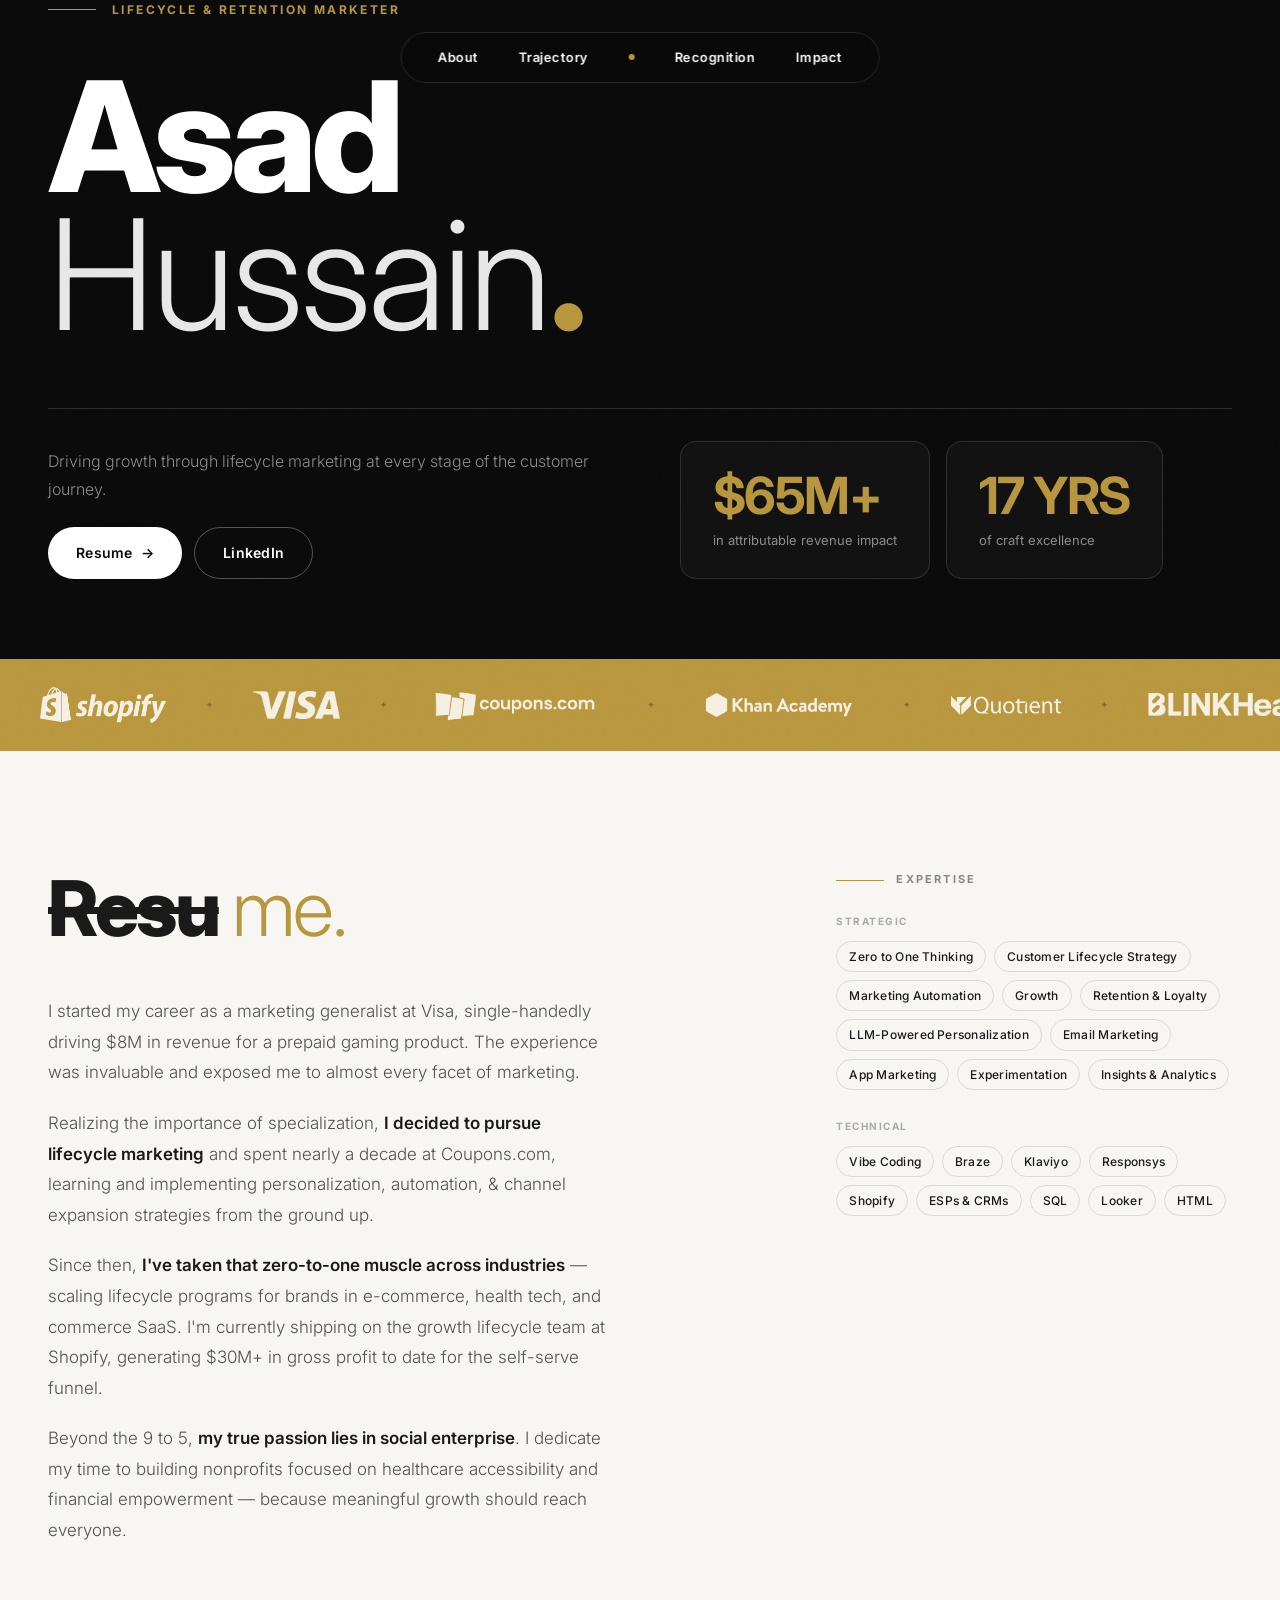
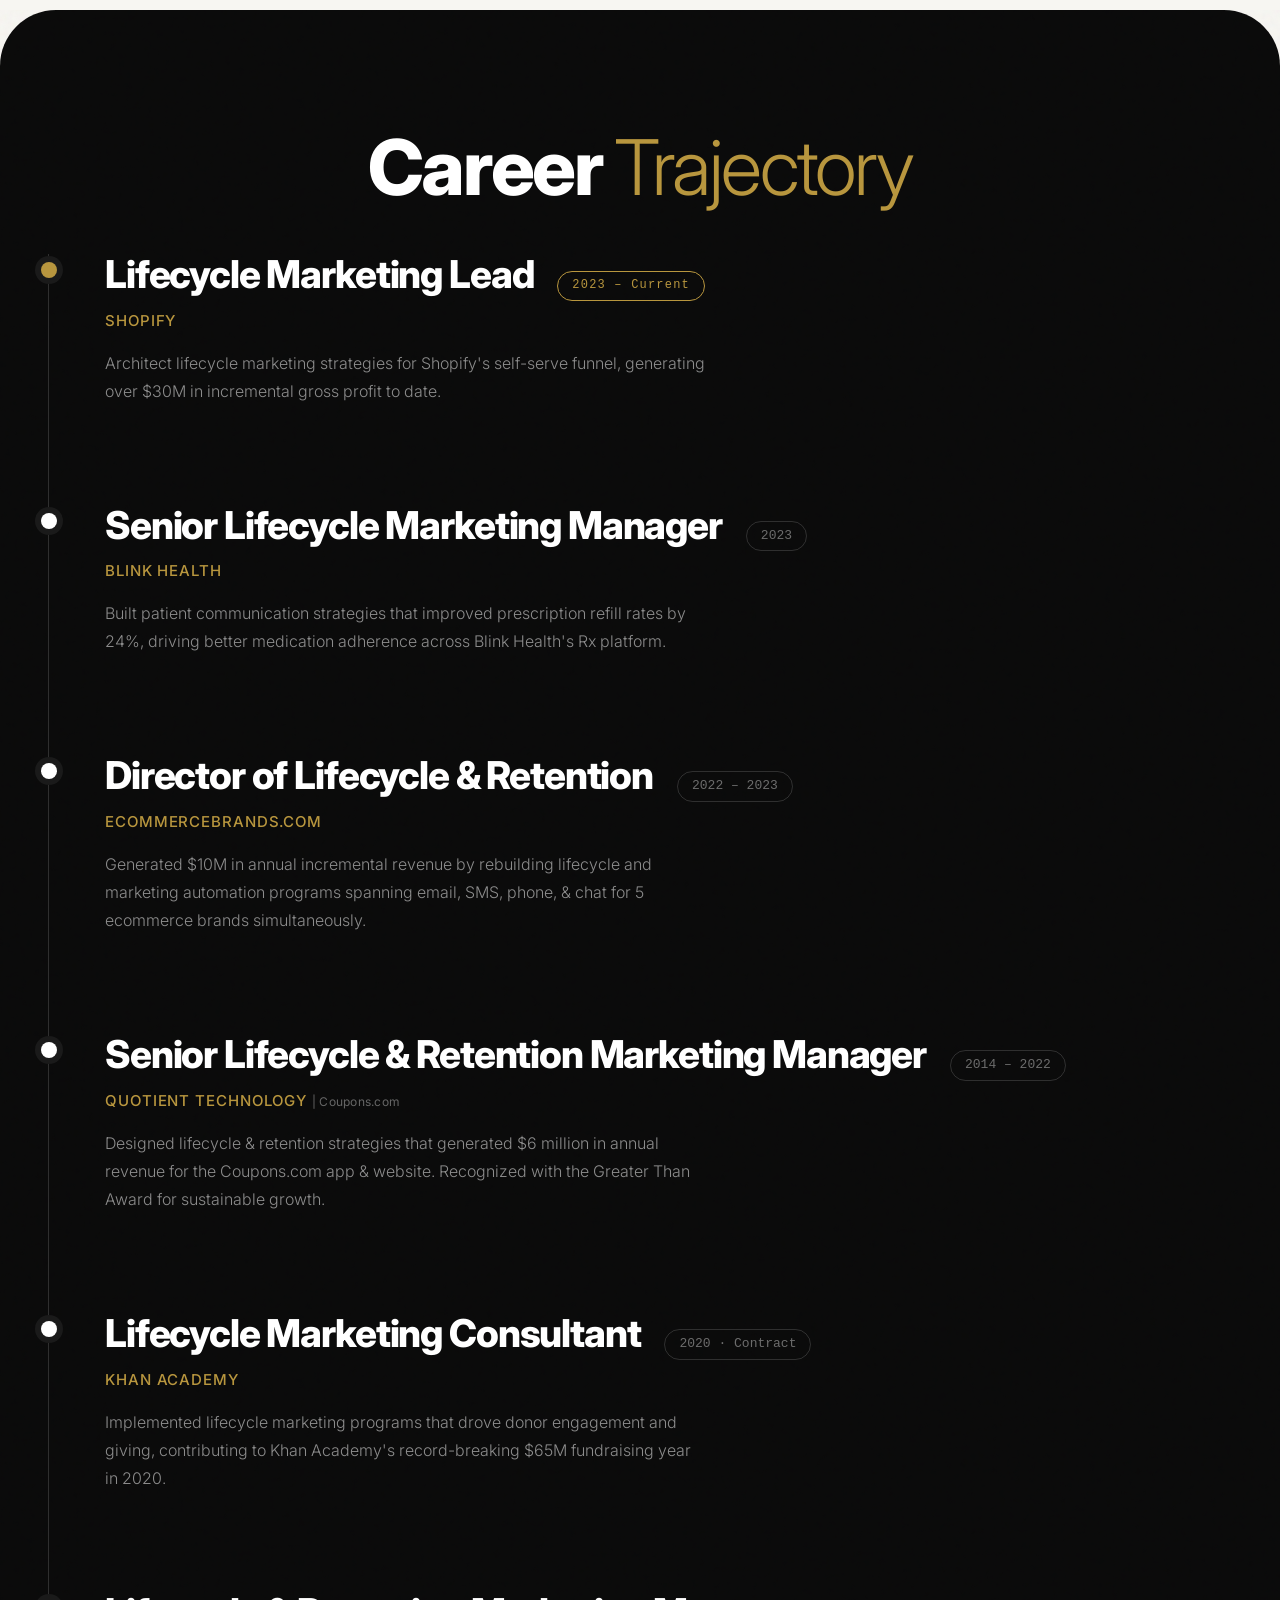
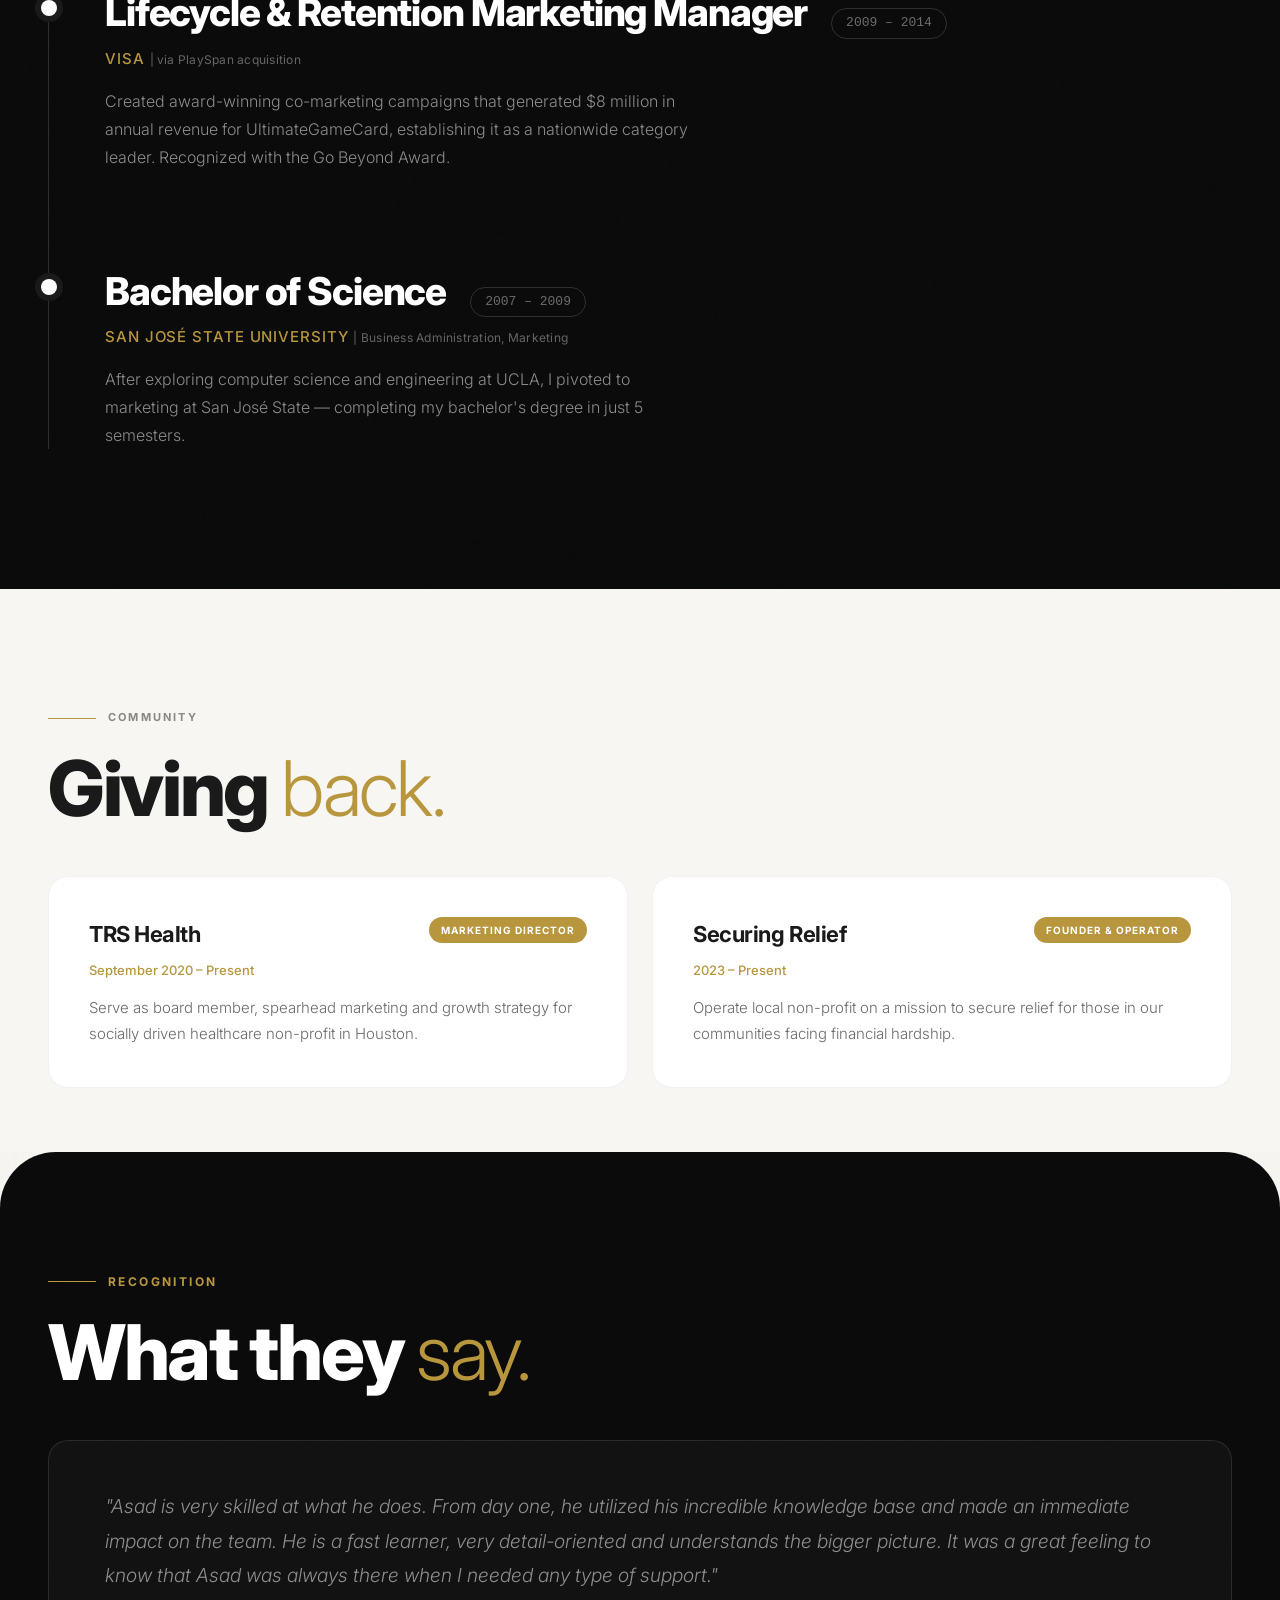
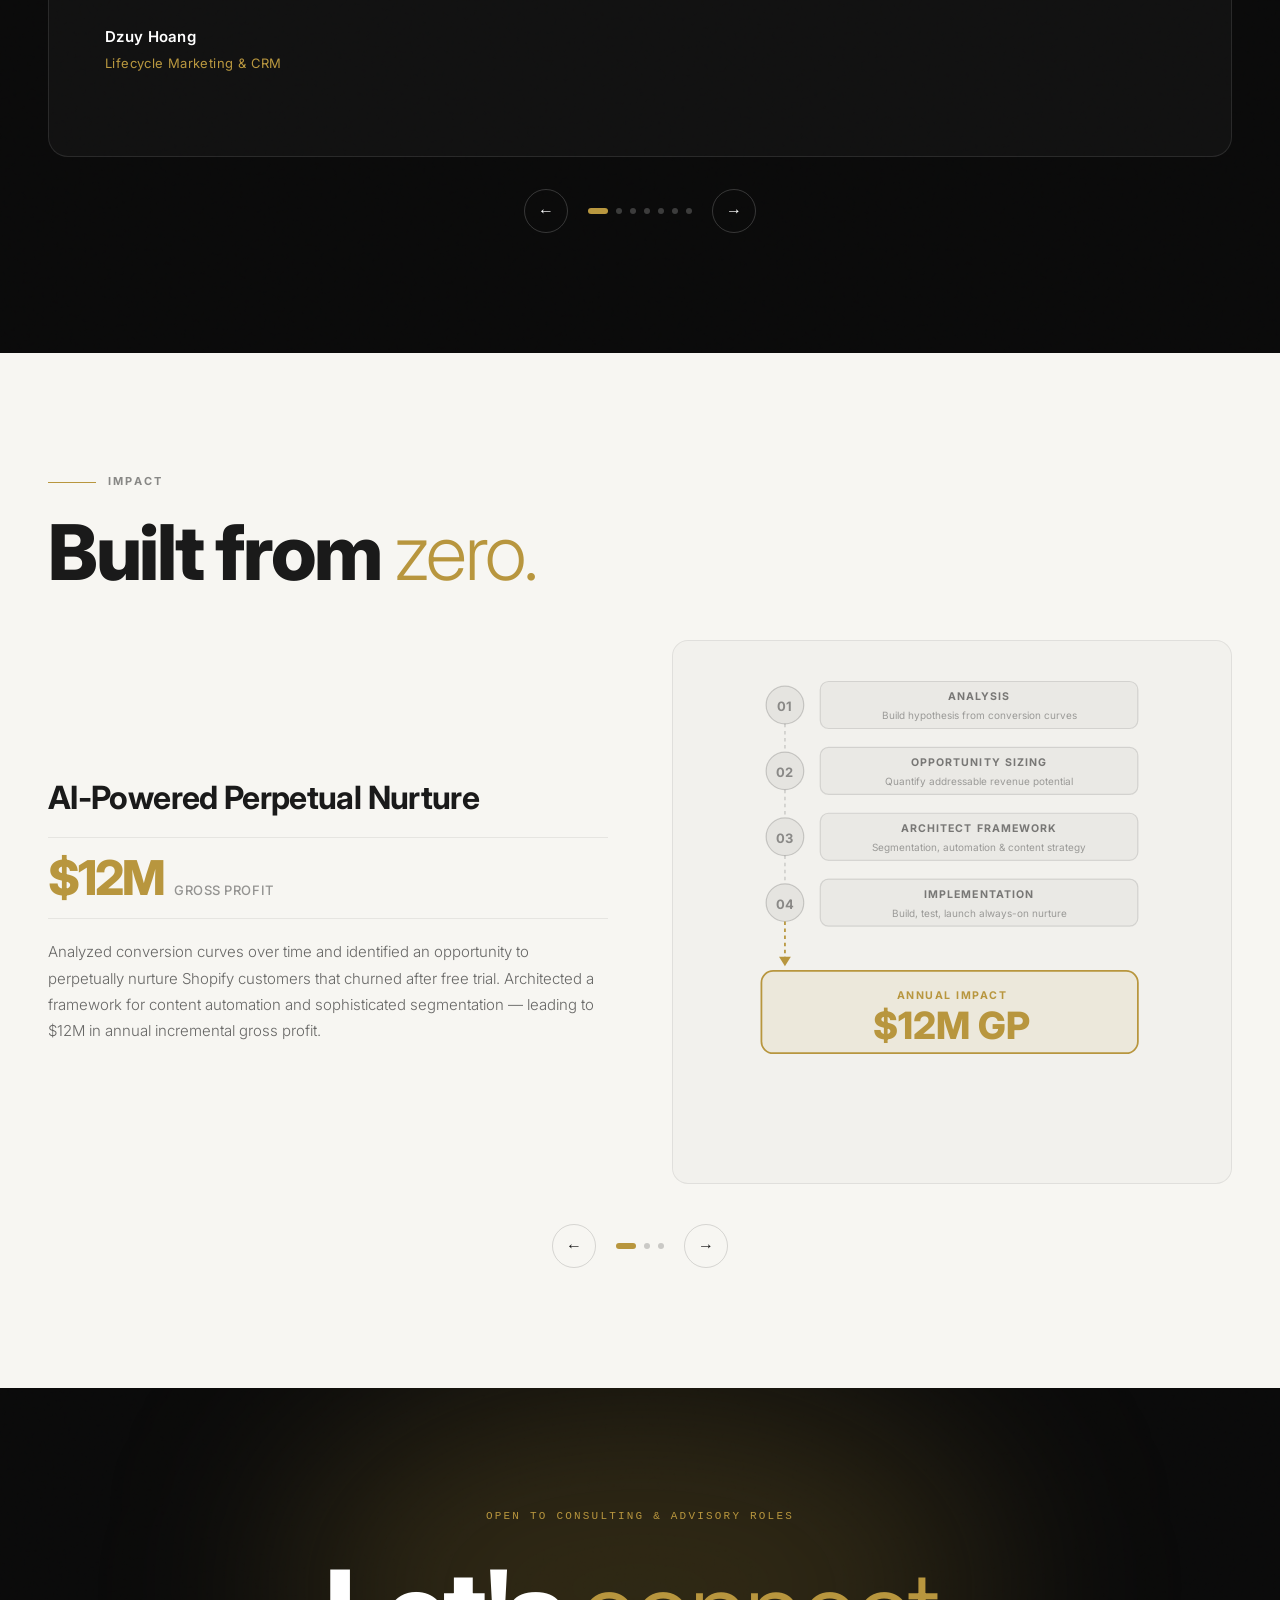
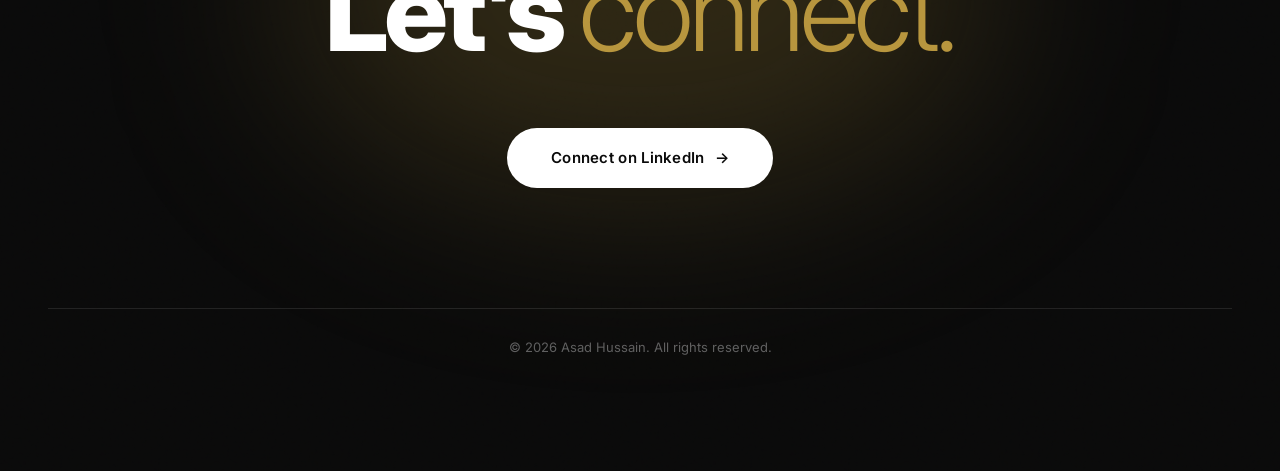
==== commit 71e2255a: "Restore timeline dots to pre-pill version" ====
--- a/index.html
+++ b/index.html
@@ -206,9 +206,9 @@
           <div class="timeline-content">
             <div class="timeline-top">
               <h3 class="timeline-role">Lifecycle Marketing Consultant</h3>
-              <span class="timeline-date">2020</span>
-            </div>
-            <p class="timeline-company">Khan Academy <span class="timeline-acquired">| Contract</span></p>
+              <span class="timeline-date">2020 · Contract</span>
+            </div>
+            <p class="timeline-company">Khan Academy</p>
             <p class="timeline-desc">Implemented lifecycle marketing programs that drove donor engagement and giving, contributing to Khan Academy's record-breaking $65M fundraising year in 2020.</p>
           </div>
         </div>
--- a/style.css
+++ b/style.css
@@ -586,26 +586,19 @@
 
 .timeline-dot {
   position: absolute;
-  left: -60px;
+  left: -64px;
   top: 8px;
-  width: 8px;
-  height: 8px;
+  width: 16px;
+  height: 16px;
   border-radius: 50%;
-  background: rgba(255,255,255,0.3);
-  border: 2px solid rgba(255,255,255,0.3);
-  transition: transform 0.3s, background 0.3s, border-color 0.3s;
-}
-
-.timeline-dot-accent {
-  background: var(--gold);
-  border-color: var(--gold);
-}
-
-.timeline-item:hover .timeline-dot {
-  transform: scale(1.5);
-  background: var(--gold);
-  border-color: var(--gold);
-}
+  background: var(--surface);
+  box-shadow: 0 0 0 6px var(--charcoal);
+  transition: transform 0.3s, background 0.3s;
+}
+
+.timeline-dot-accent { background: var(--gold); }
+
+.timeline-item:hover .timeline-dot { transform: scale(1.5); background: var(--gold); }
 
 .timeline-top {
   display: flex;
@@ -1194,7 +1187,7 @@
   .card-icon-wrap { top: 32px; right: 32px; }
 
   .timeline { padding-left: 32px; }
-  .timeline-dot { left: -36px; }
+  .timeline-dot { left: -40px; }
 
   .edu-card { flex-direction: column; align-items: flex-start; }
 
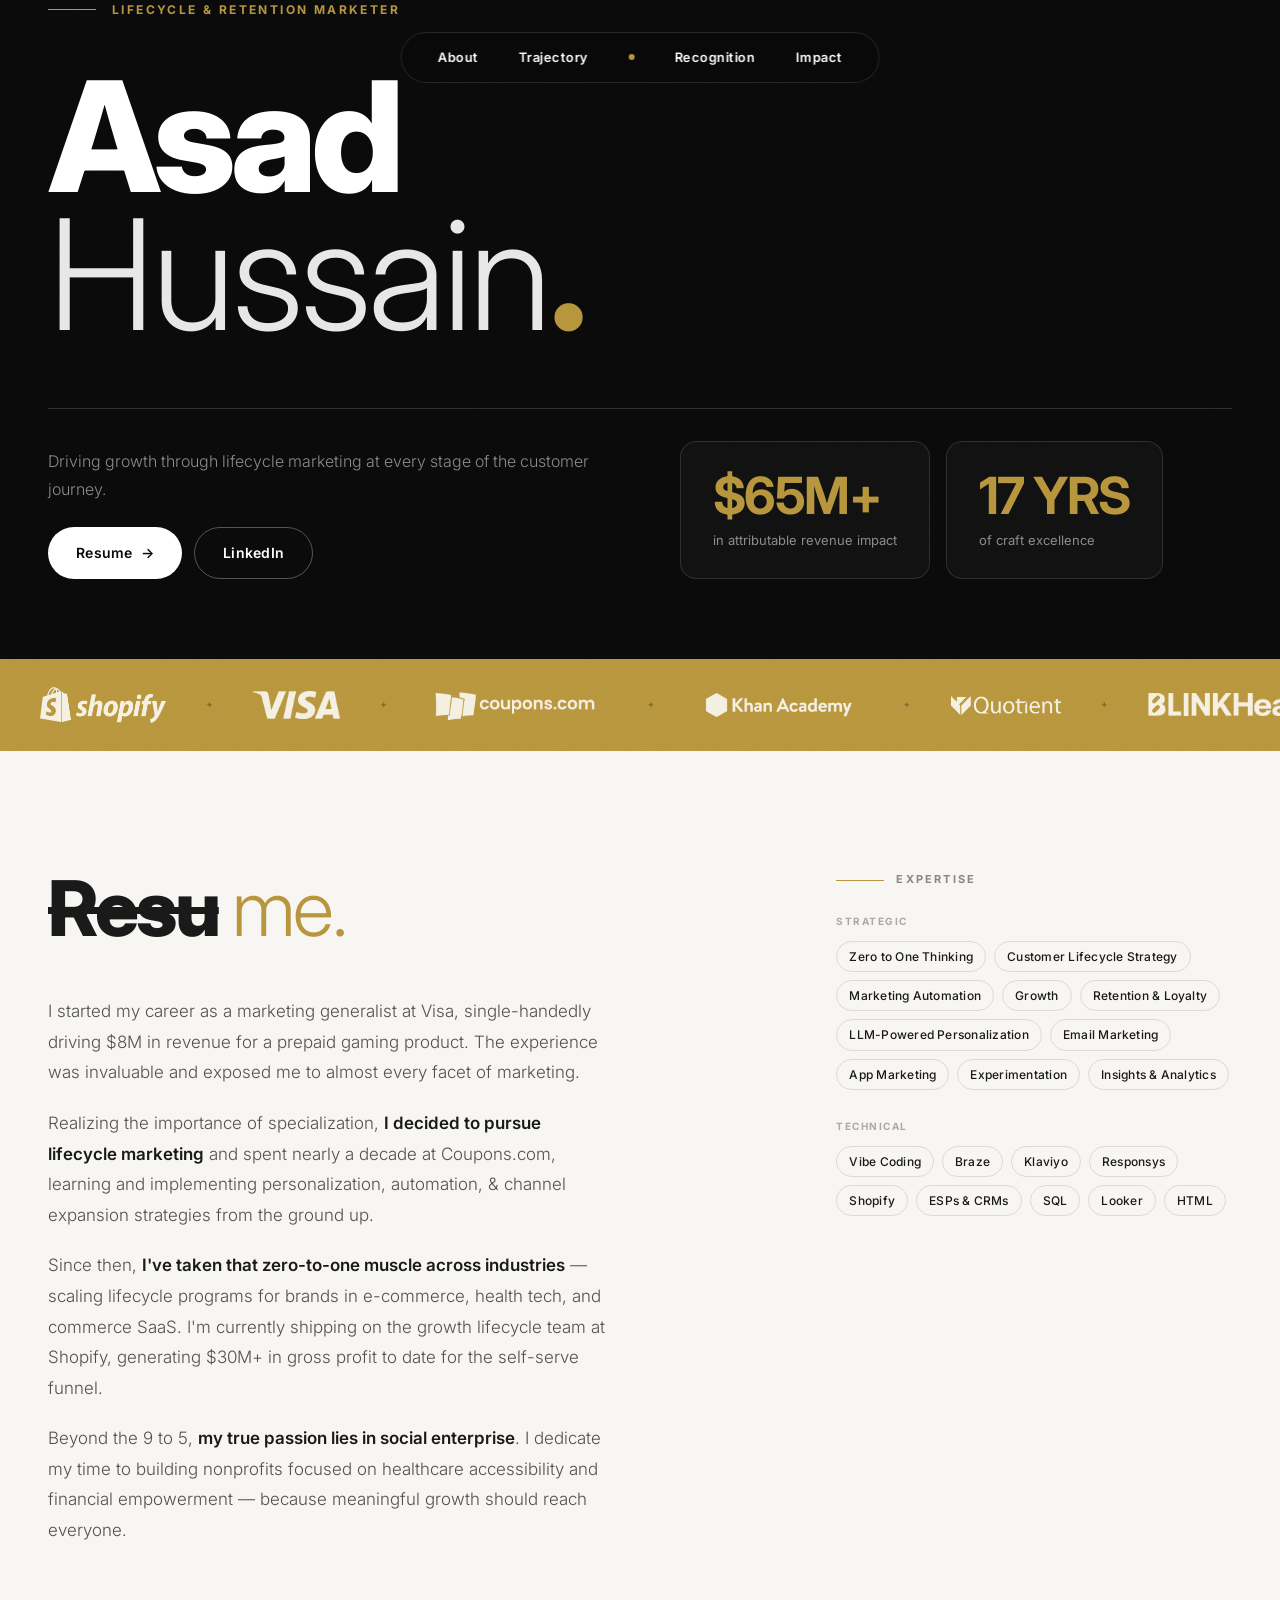
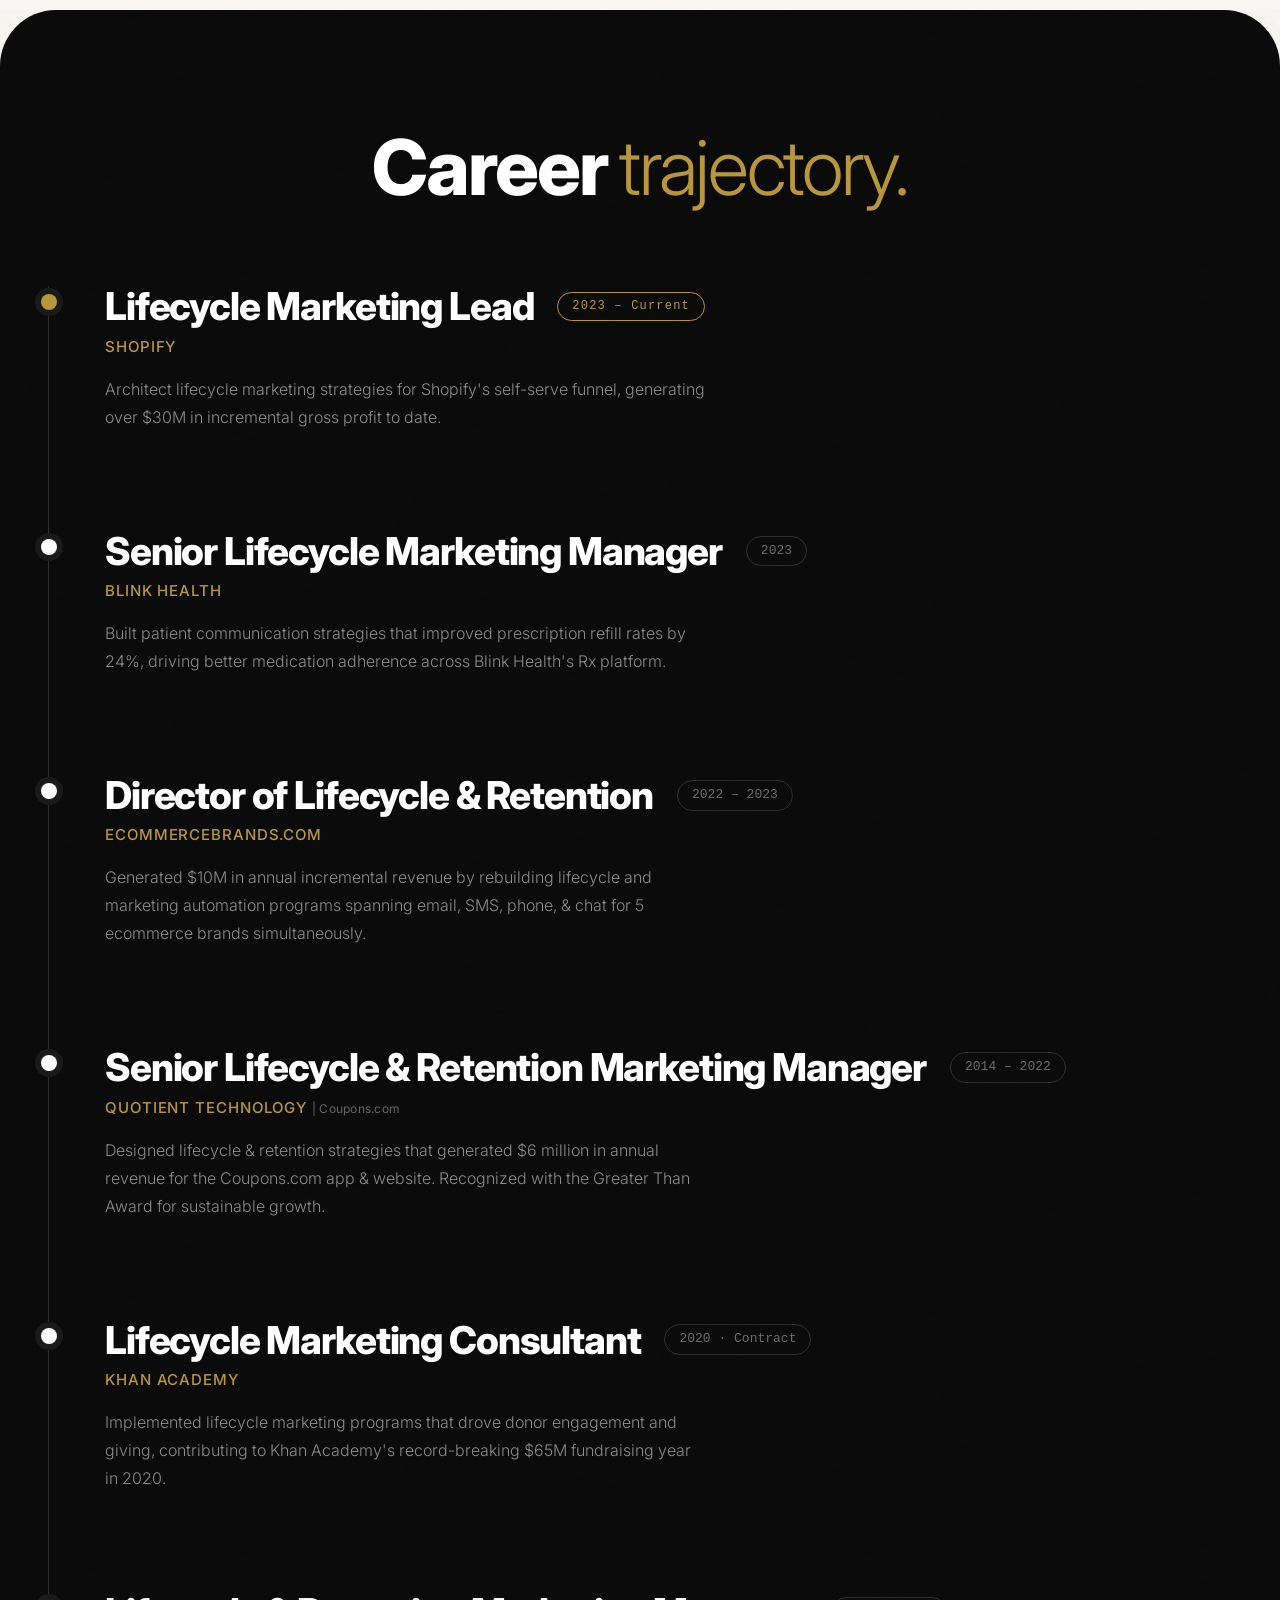
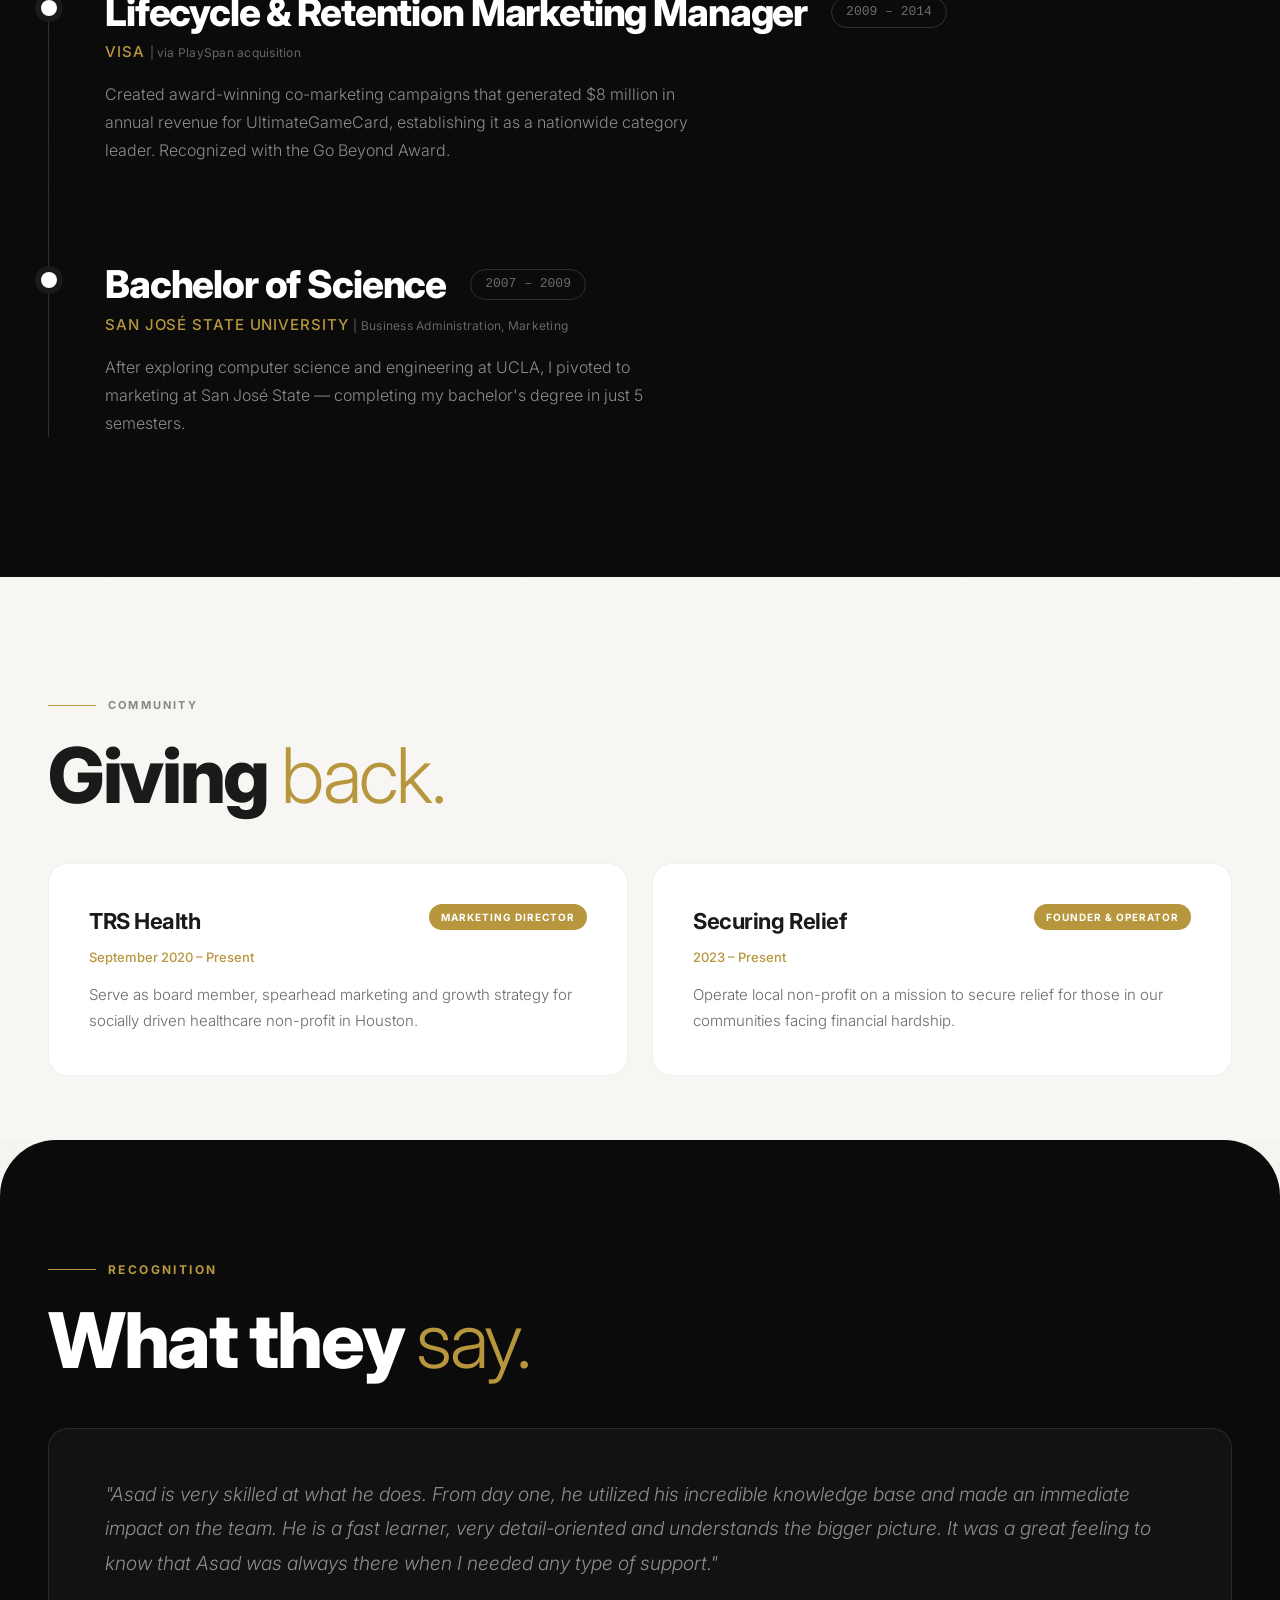
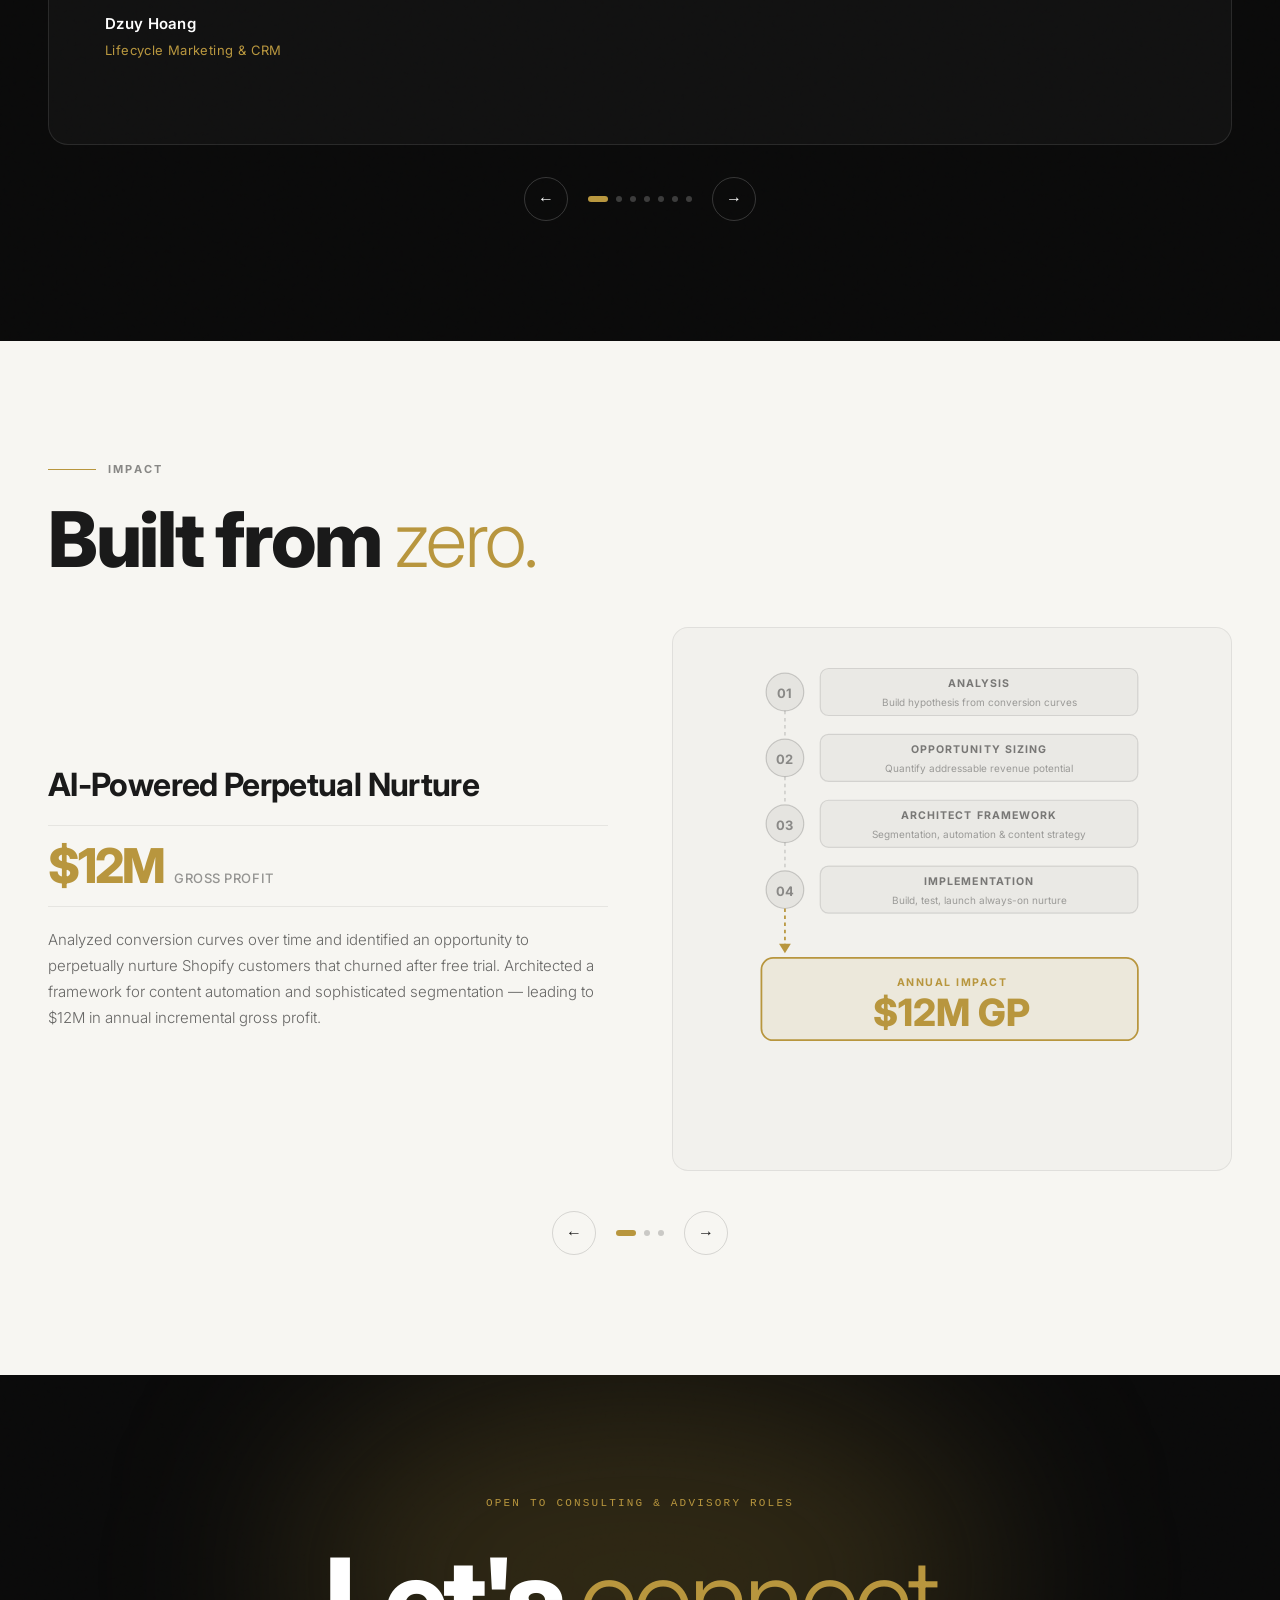
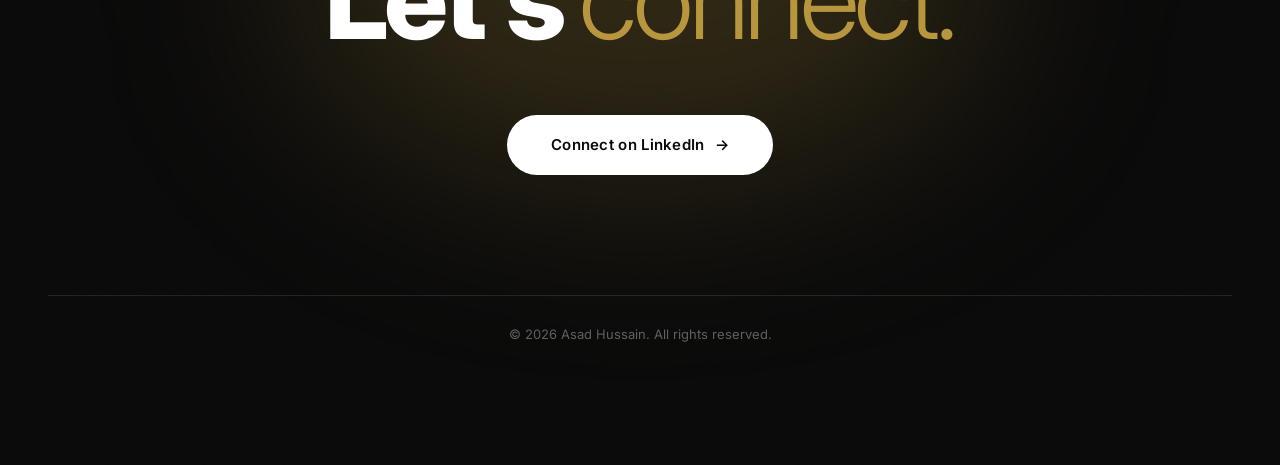
==== commit 323e9698: "Career trajectory: lowercase, period, more spacing below heading" ====
--- a/index.html
+++ b/index.html
@@ -150,7 +150,7 @@
   <!-- EXPERIENCE -->
   <section class="section section-void section-rounded" id="experience">
     <div class="container">
-      <h2 class="section-headline section-headline-center section-headline-light">Career <em>Trajectory</em></h2>
+      <h2 class="section-headline section-headline-center section-headline-light timeline-headline">Career <em>trajectory.</em></h2>
       <div class="timeline">
 
         <div class="timeline-item">
--- a/style.css
+++ b/style.css
@@ -571,6 +571,8 @@
 }
 
 /* ─── Experience Timeline ───────────────────────────────────── */
+.timeline-headline { margin-bottom: 80px; }
+
 .timeline {
   position: relative;
   padding-left: 56px;
@@ -602,7 +604,7 @@
 
 .timeline-top {
   display: flex;
-  align-items: baseline;
+  align-items: center;
   gap: 24px;
   margin-bottom: 8px;
   flex-wrap: wrap;
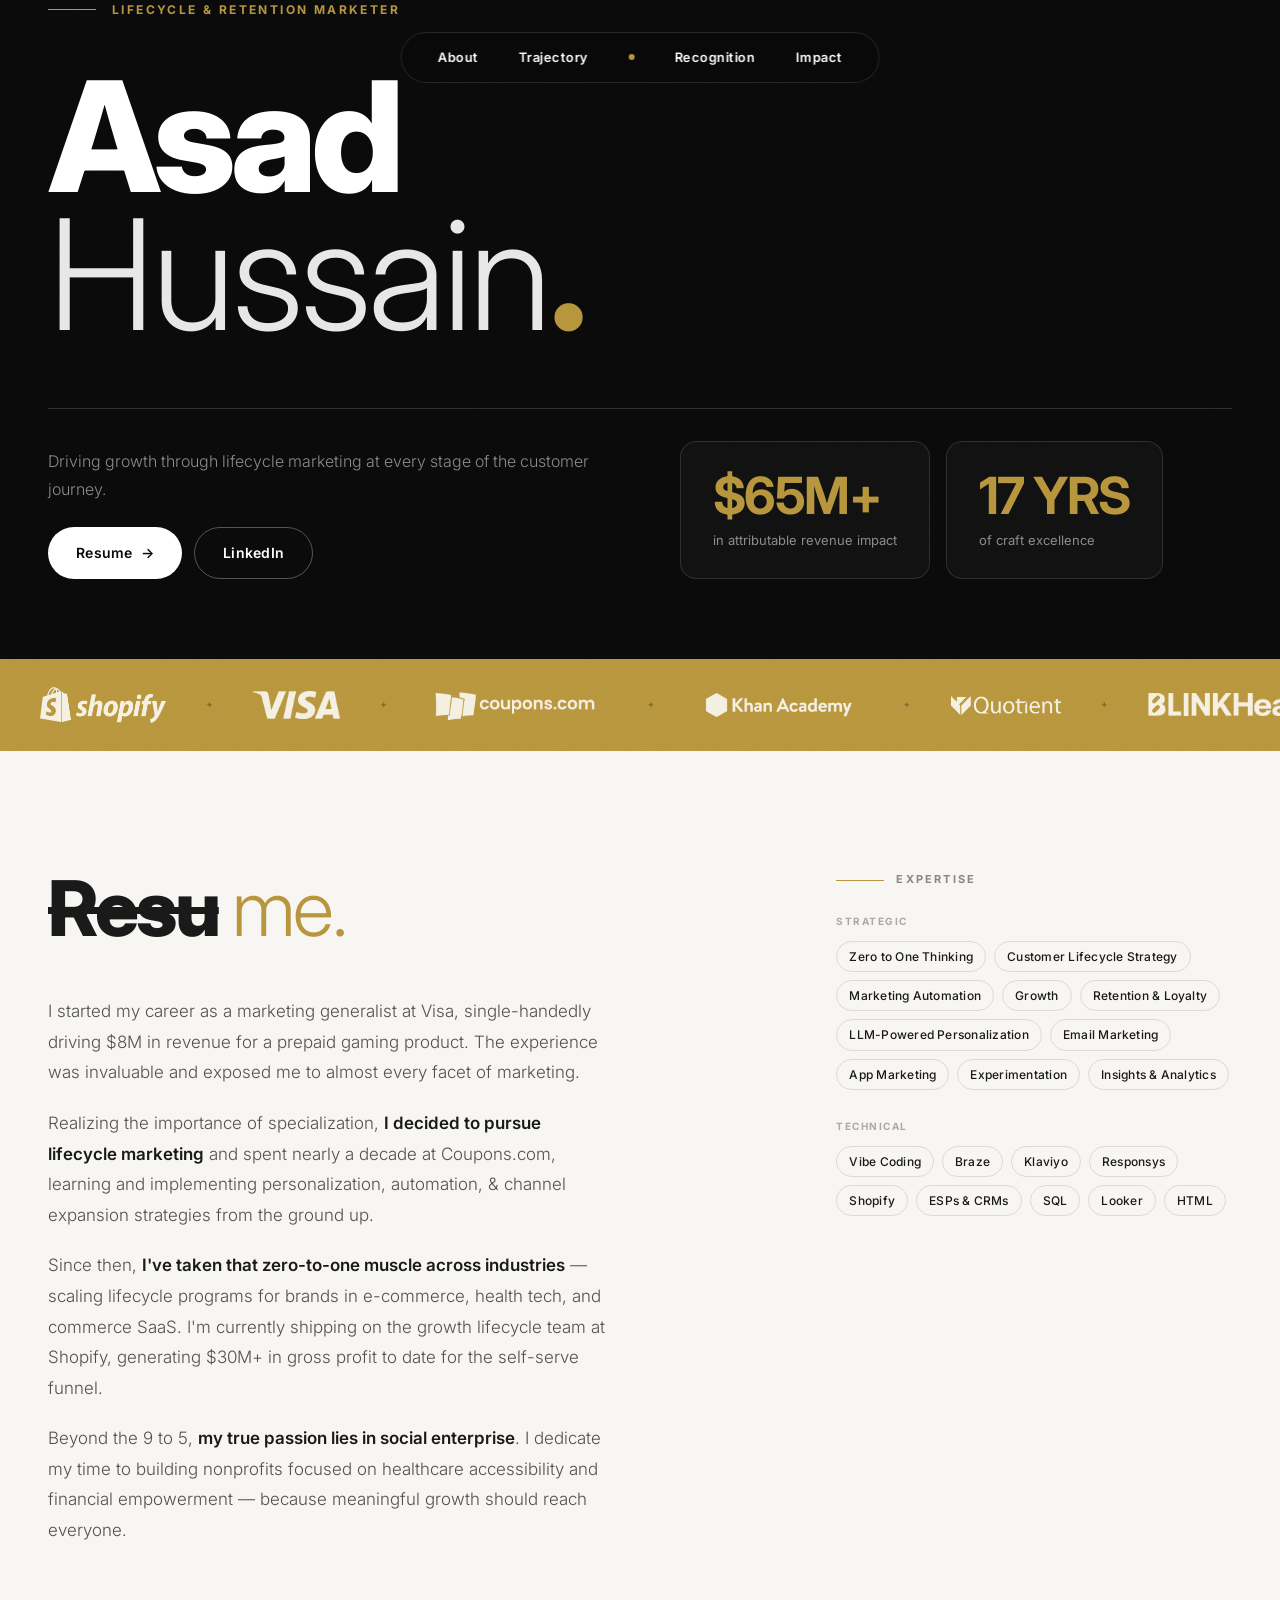
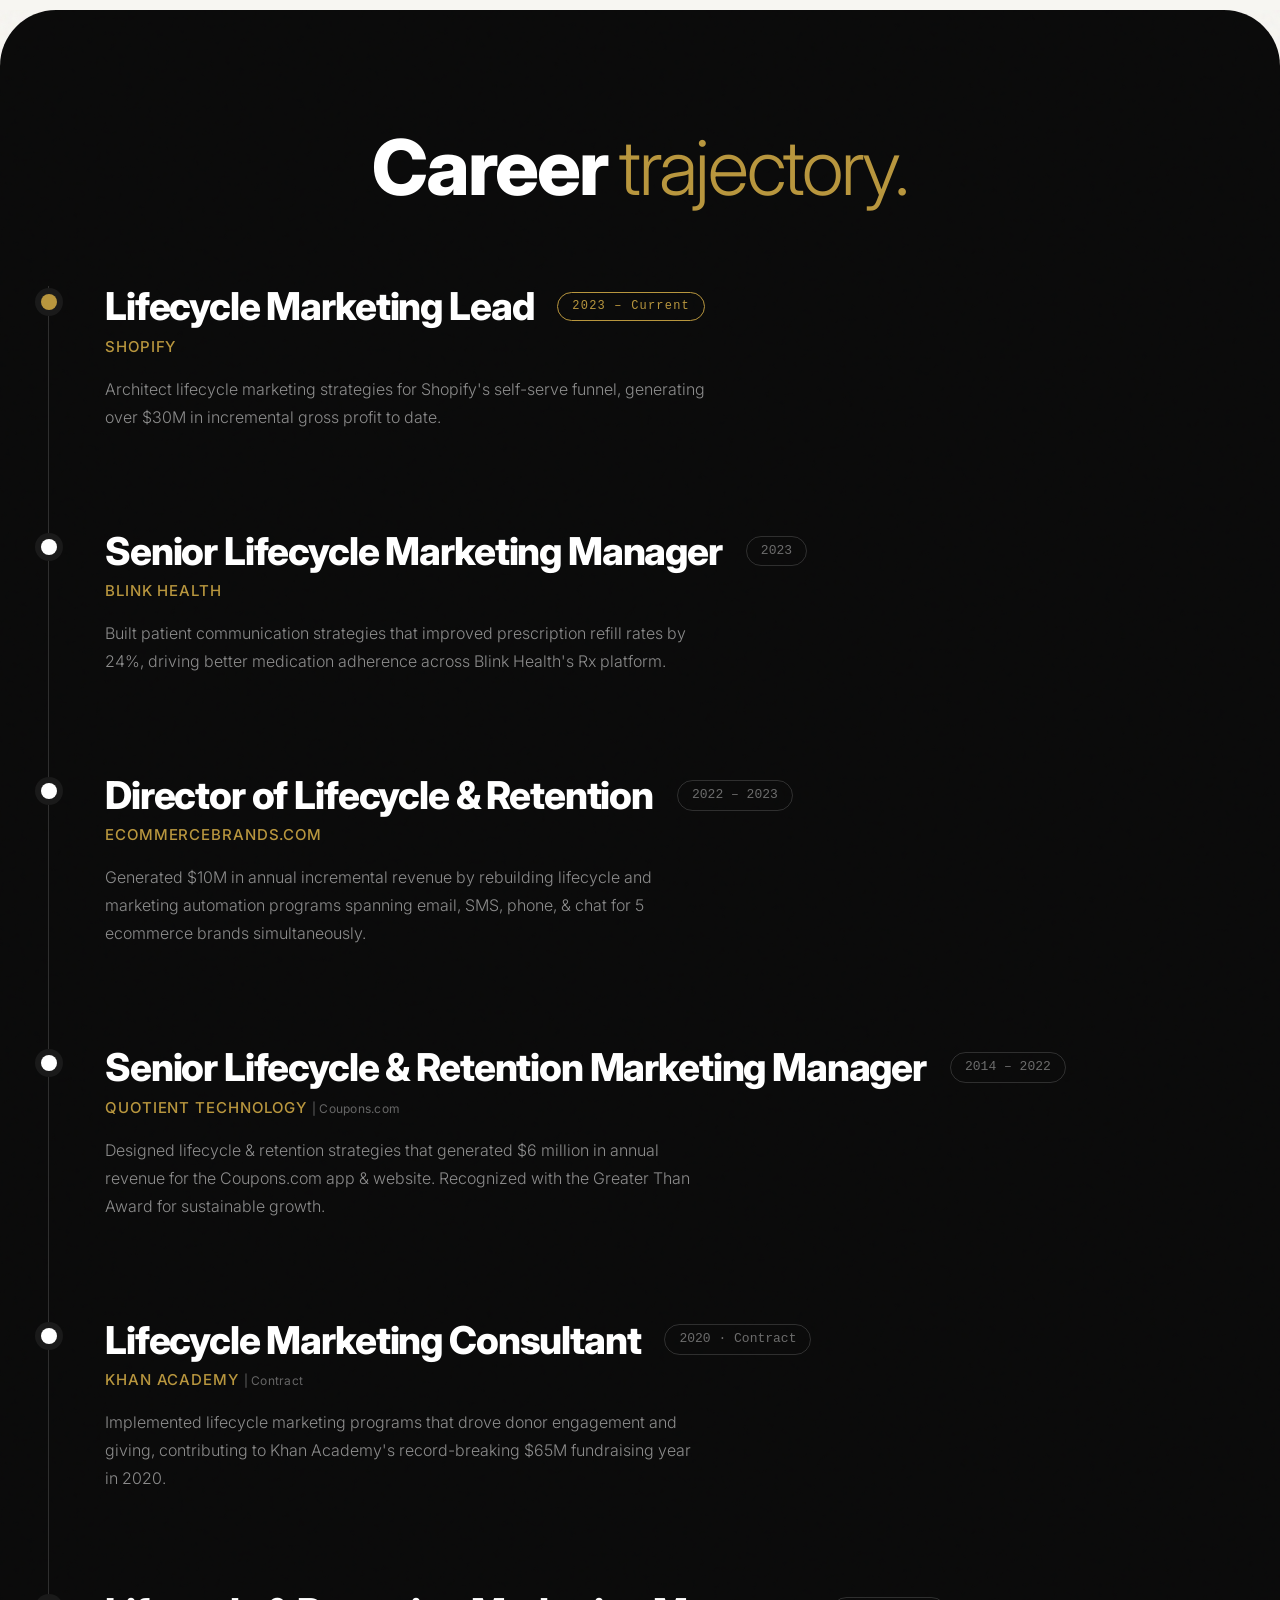
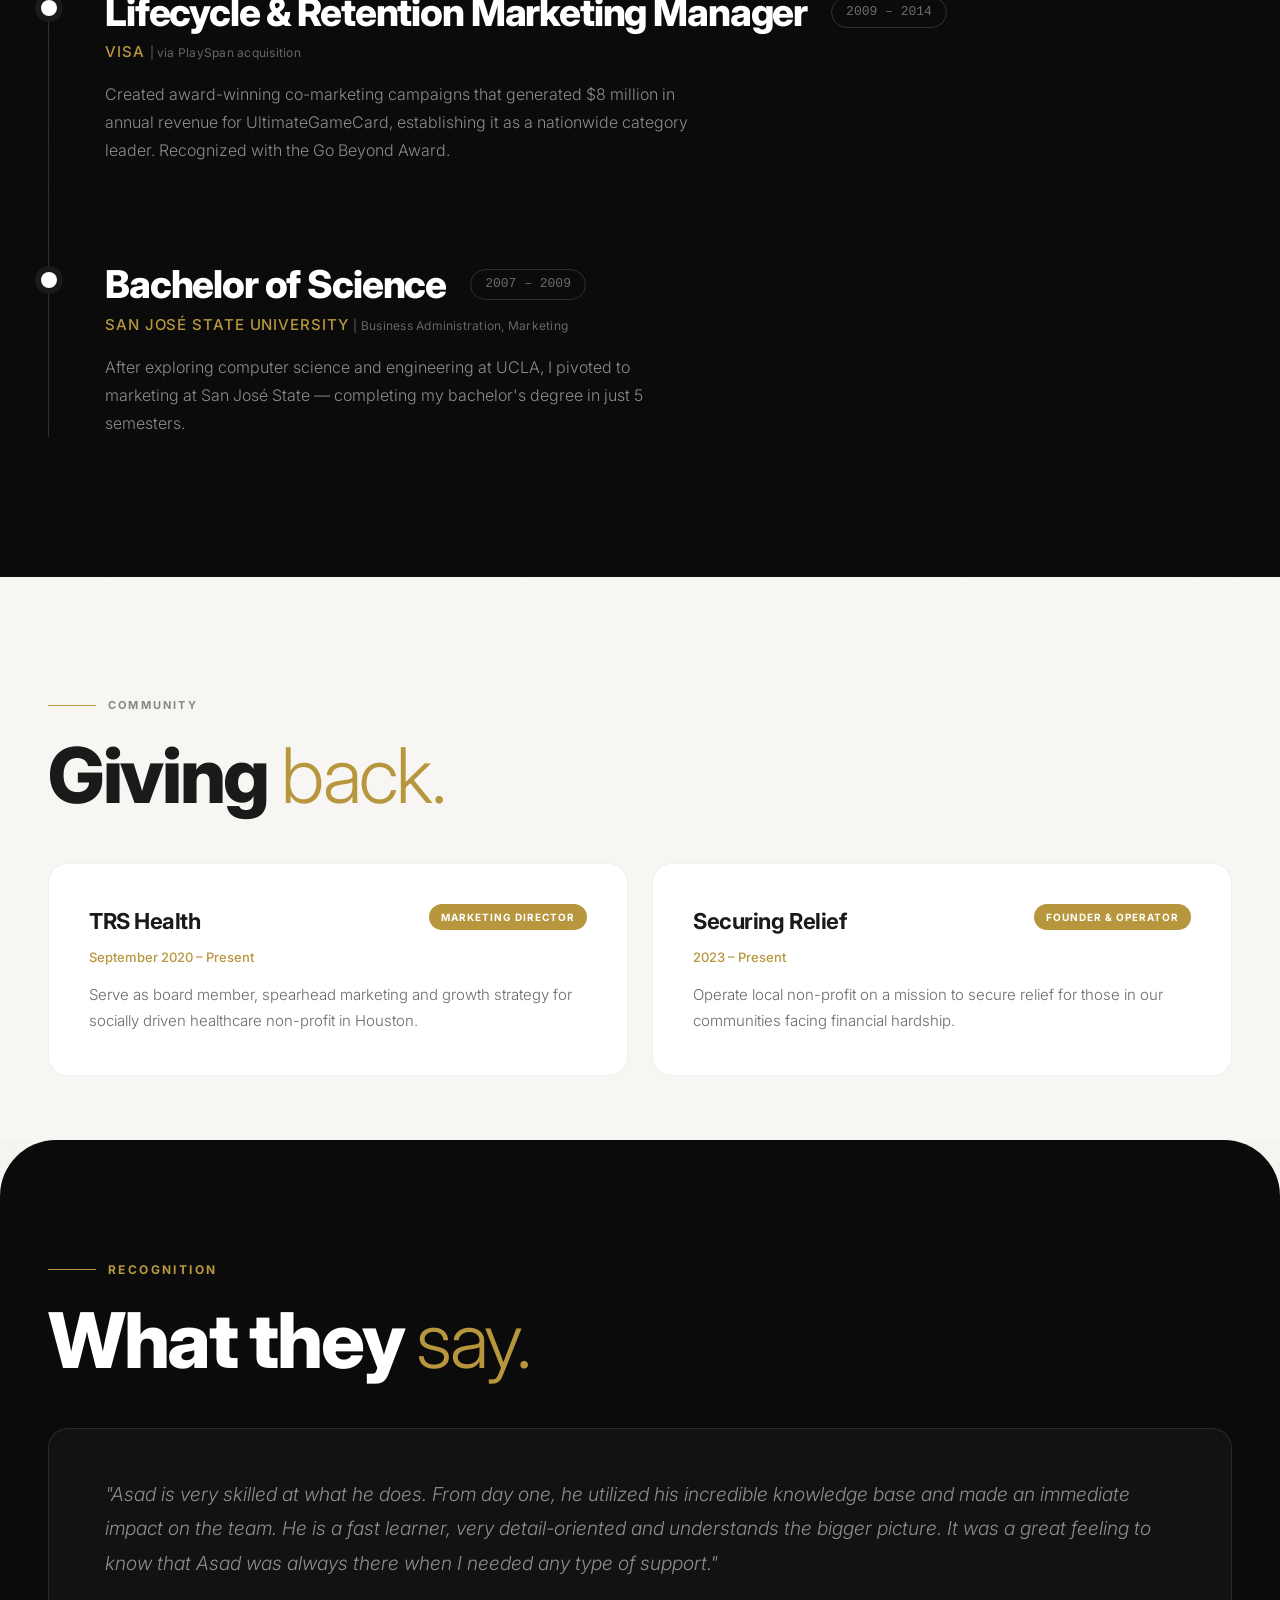
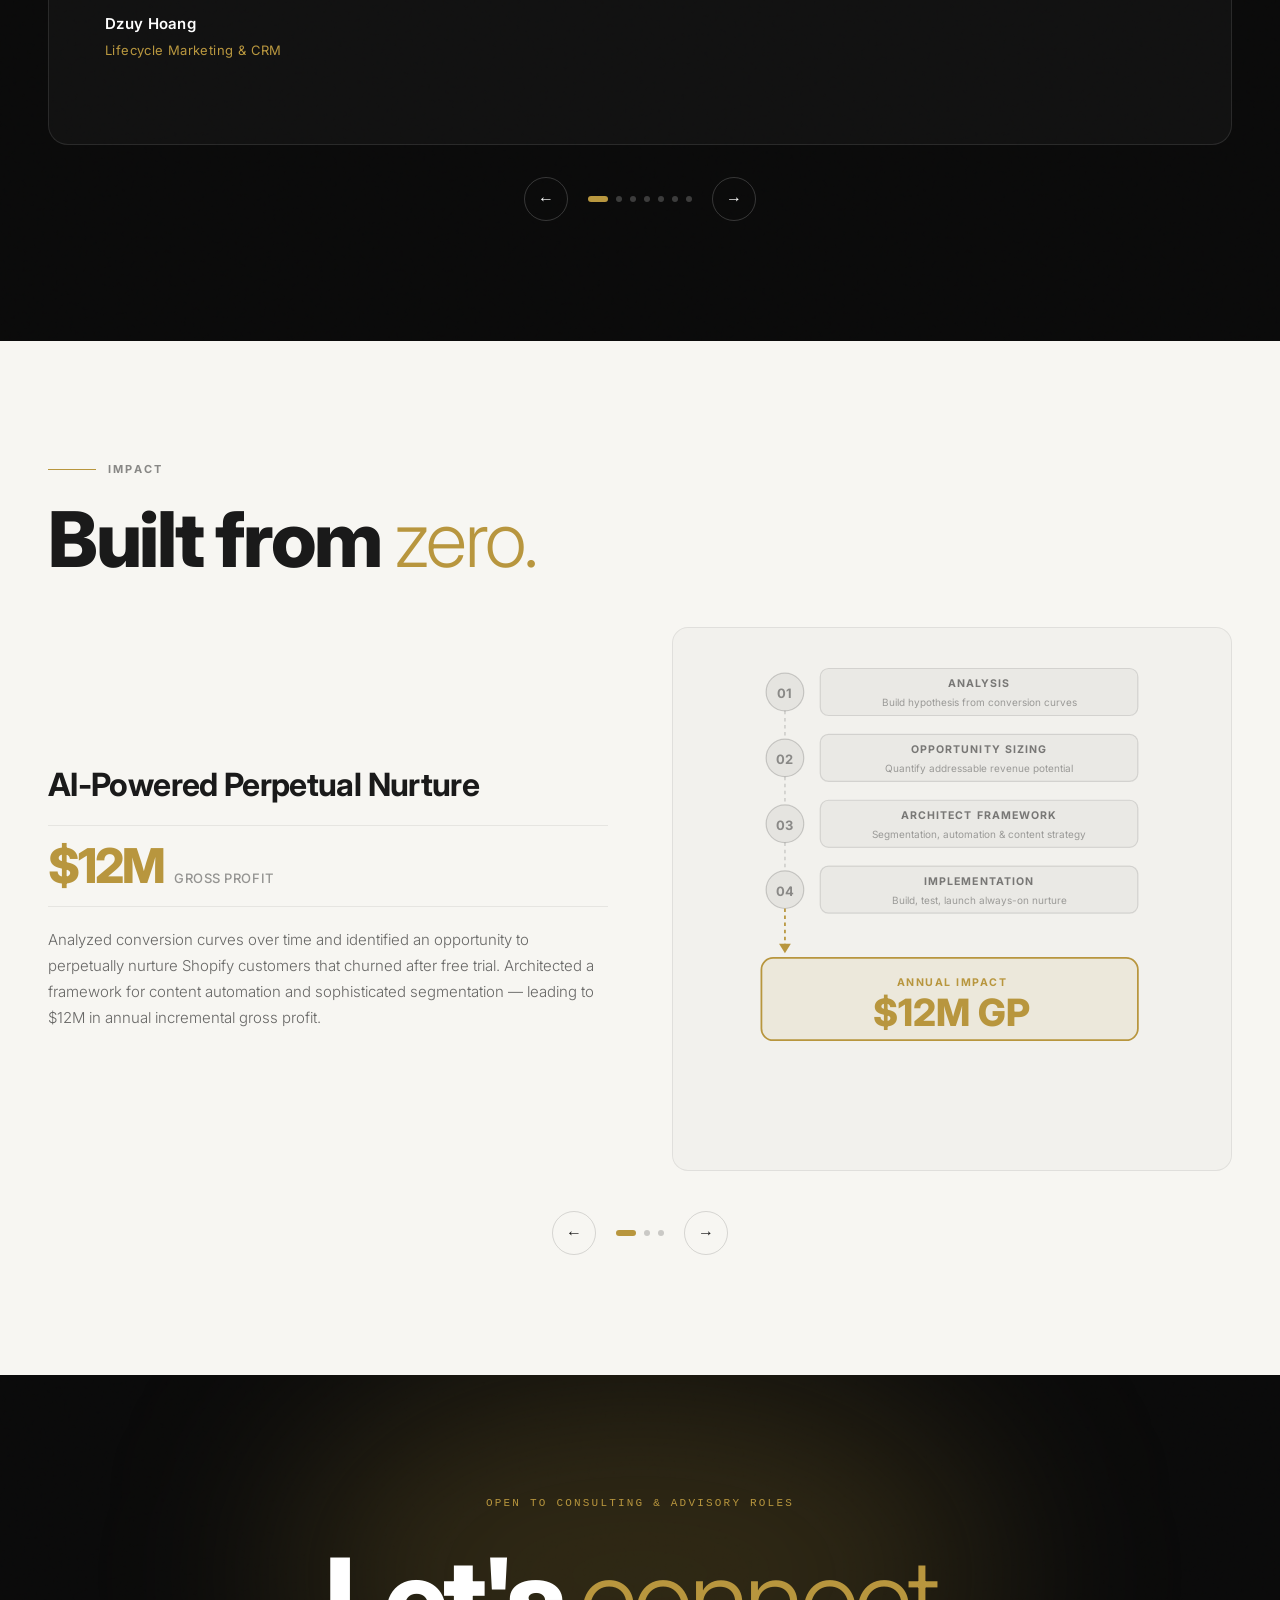
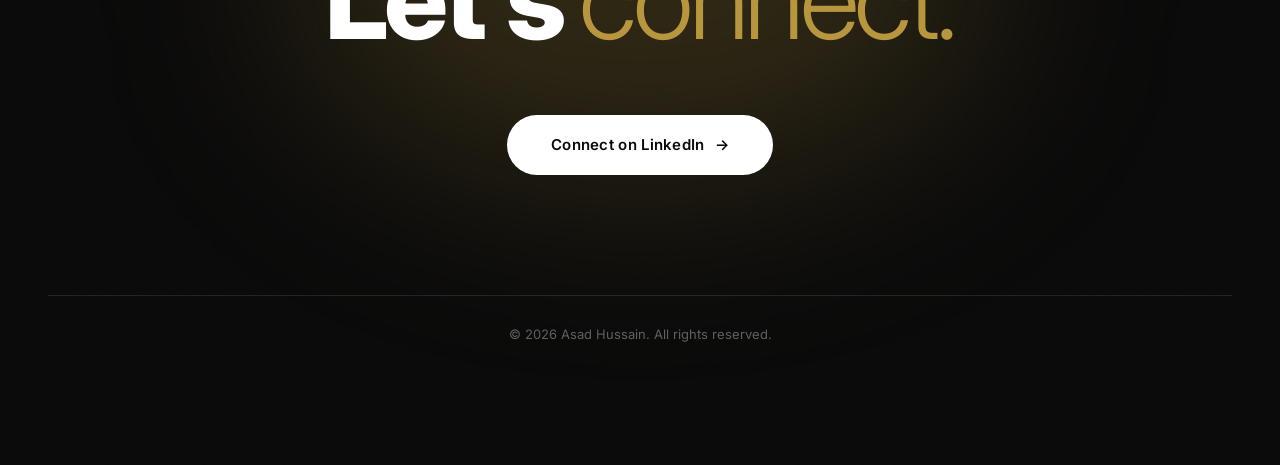
==== commit 7fc71067: "Add | Contract inline to Khan Academy timeline entry" ====
--- a/index.html
+++ b/index.html
@@ -208,7 +208,7 @@
               <h3 class="timeline-role">Lifecycle Marketing Consultant</h3>
               <span class="timeline-date">2020 · Contract</span>
             </div>
-            <p class="timeline-company">Khan Academy</p>
+            <p class="timeline-company">Khan Academy <span class="timeline-acquired">| Contract</span></p>
             <p class="timeline-desc">Implemented lifecycle marketing programs that drove donor engagement and giving, contributing to Khan Academy's record-breaking $65M fundraising year in 2020.</p>
           </div>
         </div>
--- a/style.css
+++ b/style.css
@@ -1199,7 +1199,7 @@
 
 @media (max-width: 480px) {
   .hero-cta { flex-direction: column; align-items: flex-start; }
-  .timeline-top { flex-direction: column; gap: 8px; }
+  .timeline-top { flex-direction: column; align-items: flex-start; gap: 8px; }
 }
 
 /* ─── Scroll Progress Bar ───────────────────────────────────── */
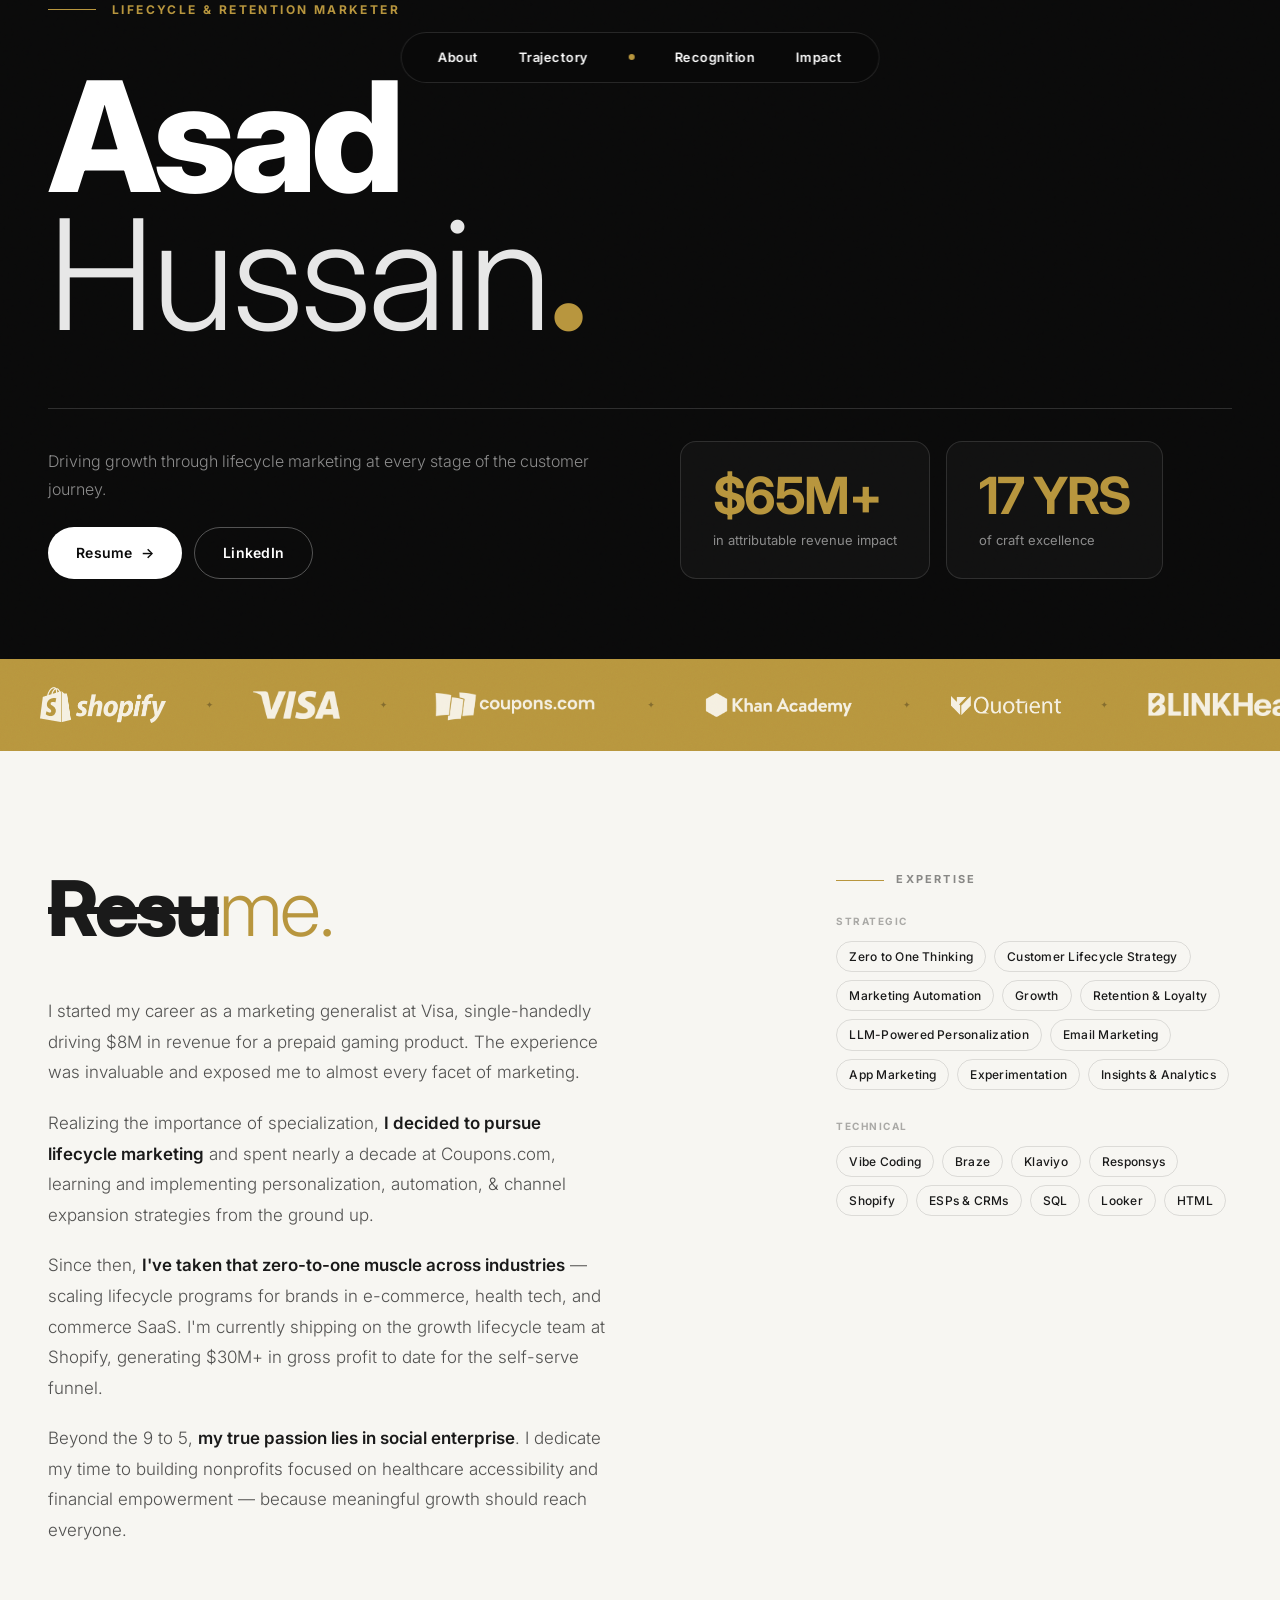
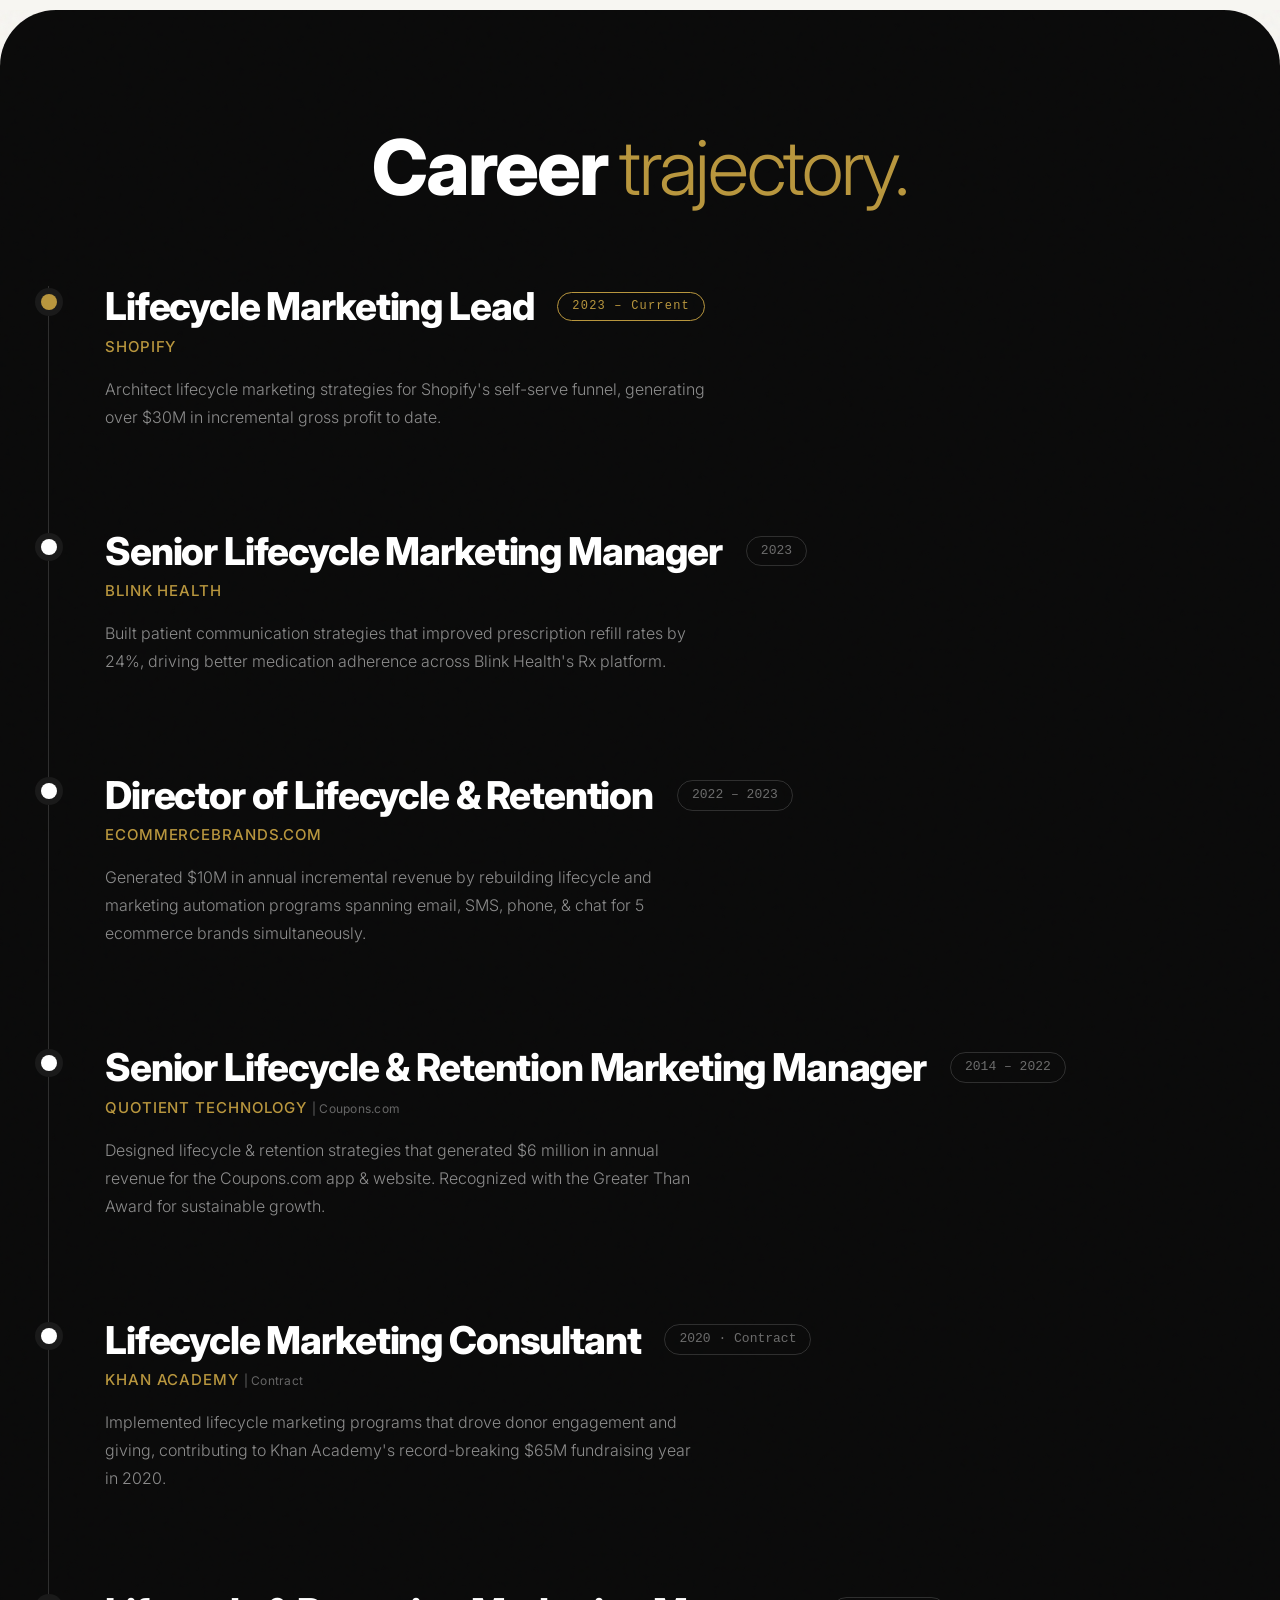
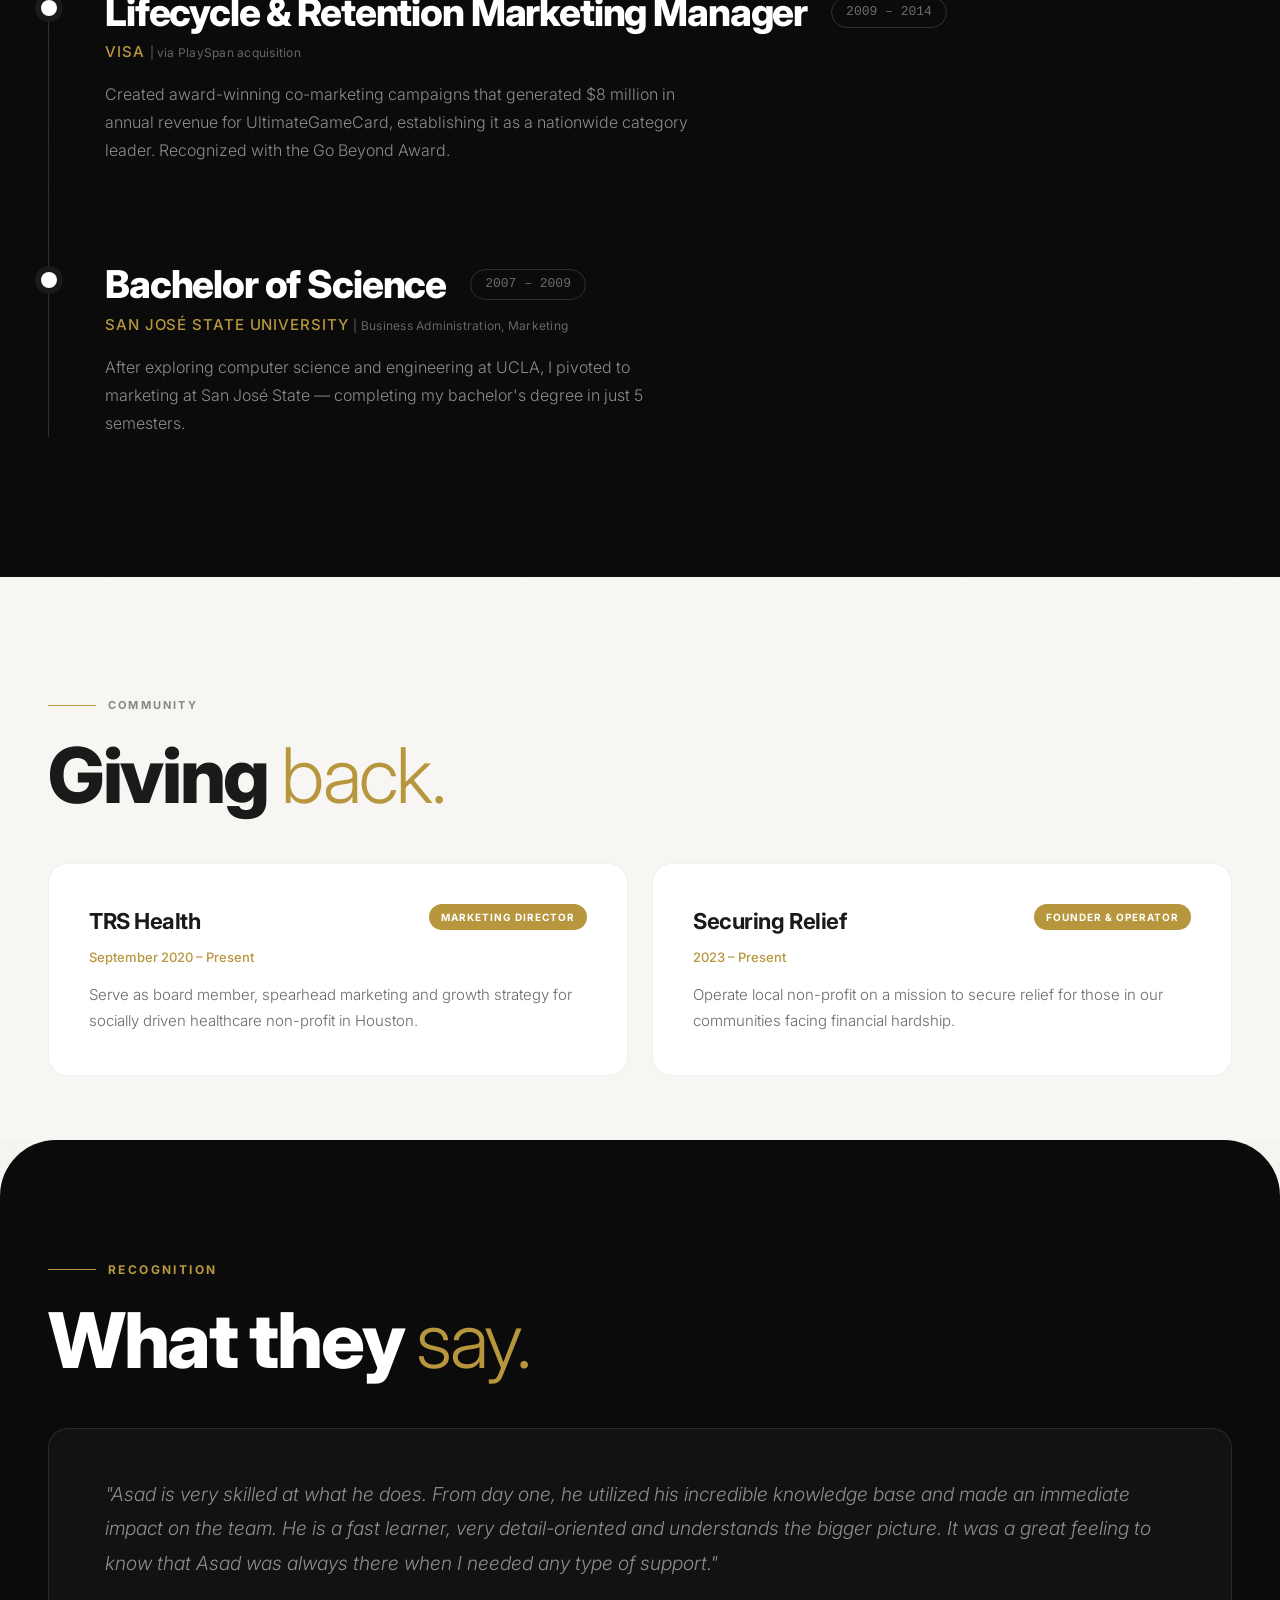
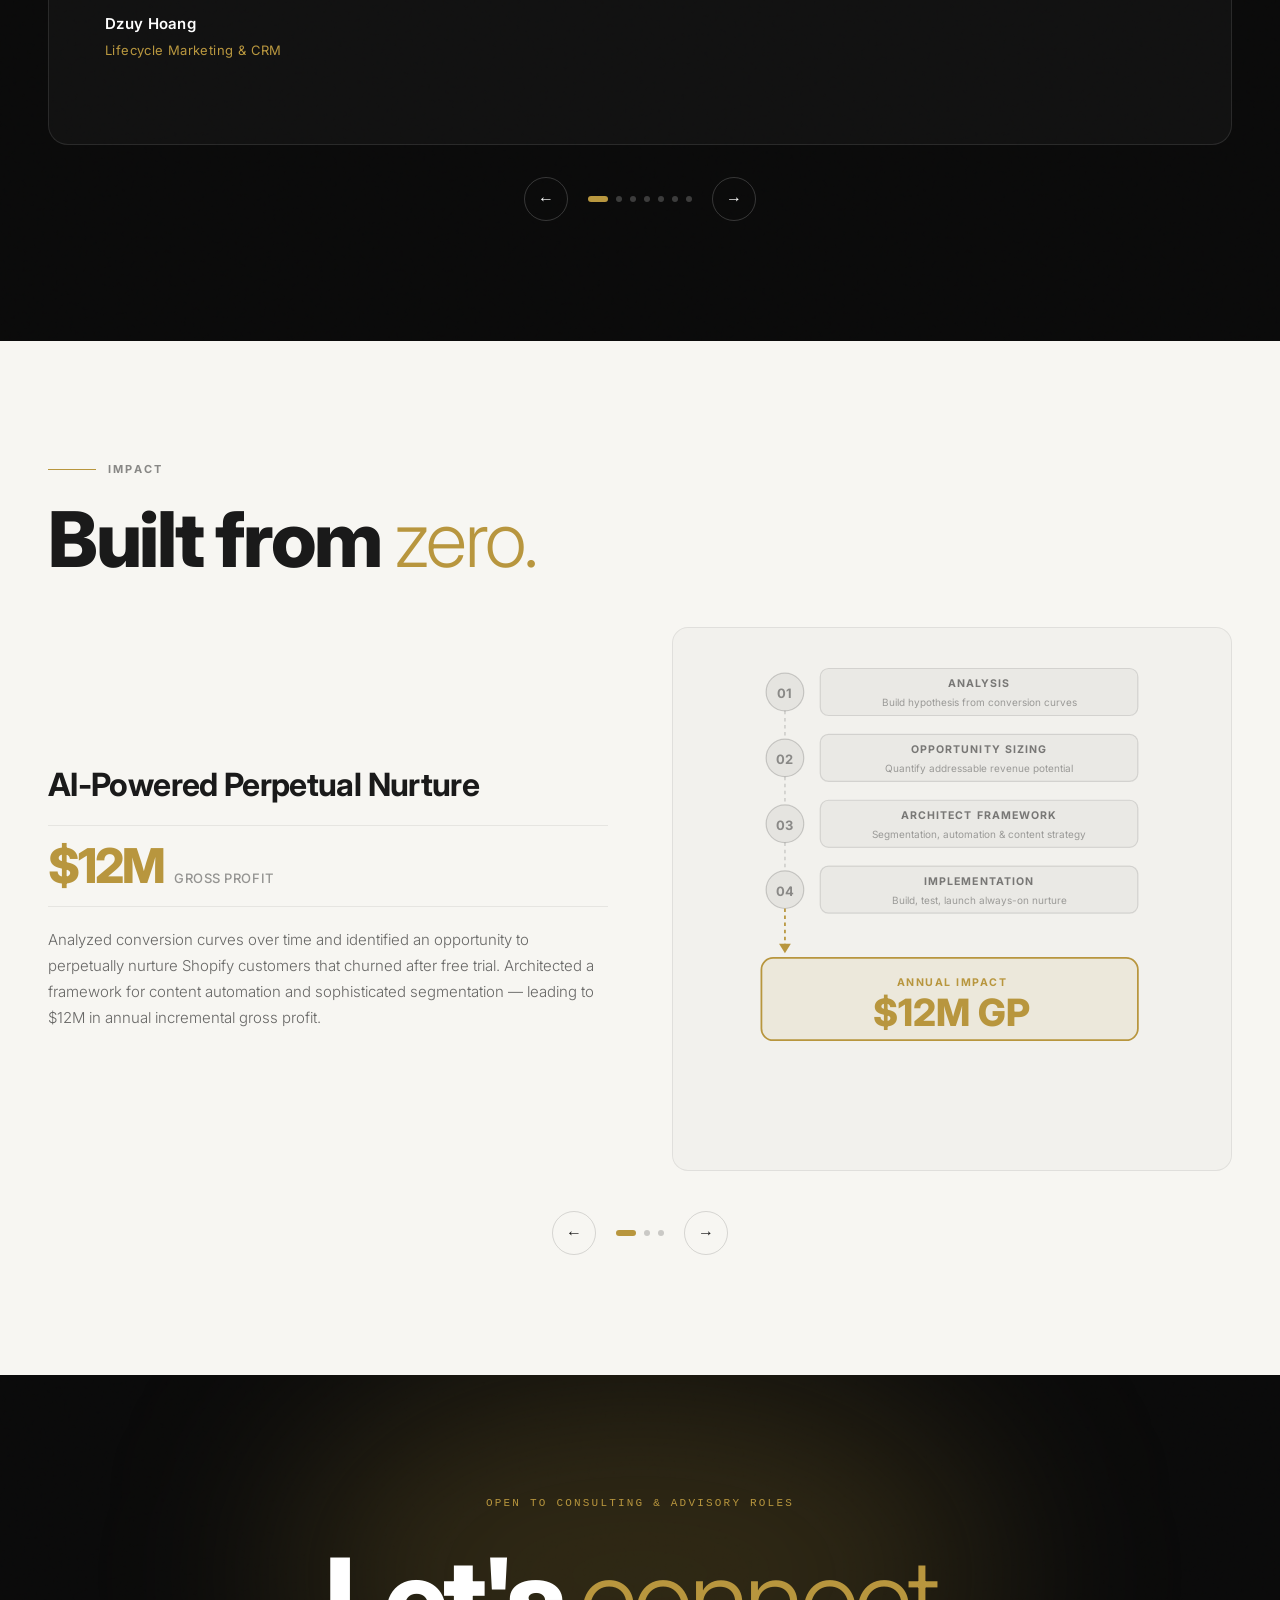
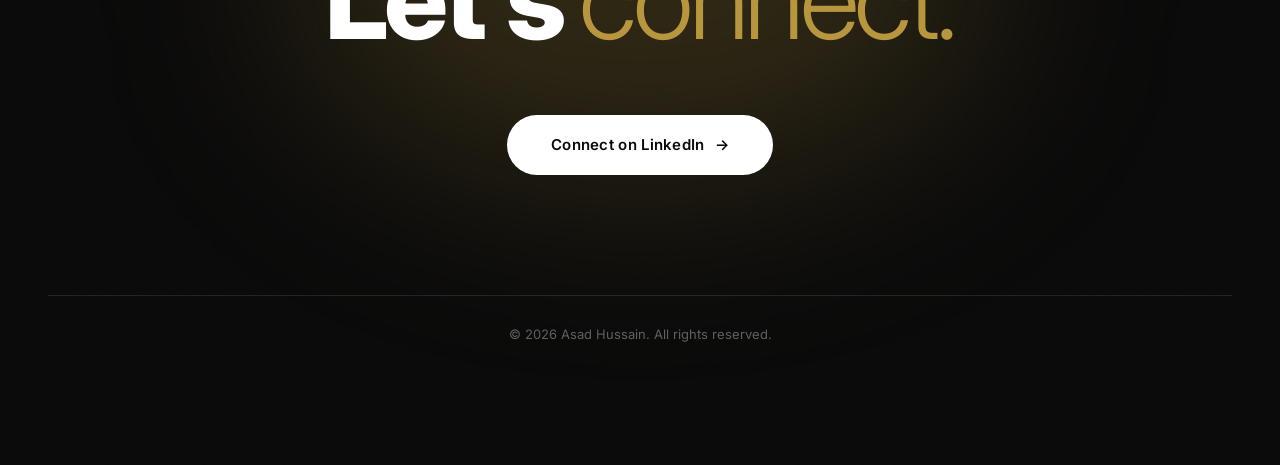
==== commit b05d1356: "Remove space between Resu and me. in about headline" ====
--- a/index.html
+++ b/index.html
@@ -100,7 +100,7 @@
   <section class="section section-canvas" id="about">
     <div class="container about-grid">
       <div class="about-main">
-        <h2 class="section-headline"><s>Resu</s> <em>me.</em></h2>
+        <h2 class="section-headline"><s>Resu</s><em>me.</em></h2>
         <div class="about-body">
           <p>I started my career as a marketing generalist at Visa, single-handedly driving $8M in revenue for a prepaid gaming product. The experience was invaluable and exposed me to almost every facet of marketing.</p>
           <p>Realizing the importance of specialization, <strong>I decided to pursue lifecycle marketing</strong> and spent nearly a decade at Coupons.com, learning and implementing personalization, automation, &amp; channel expansion strategies from the ground up.</p>
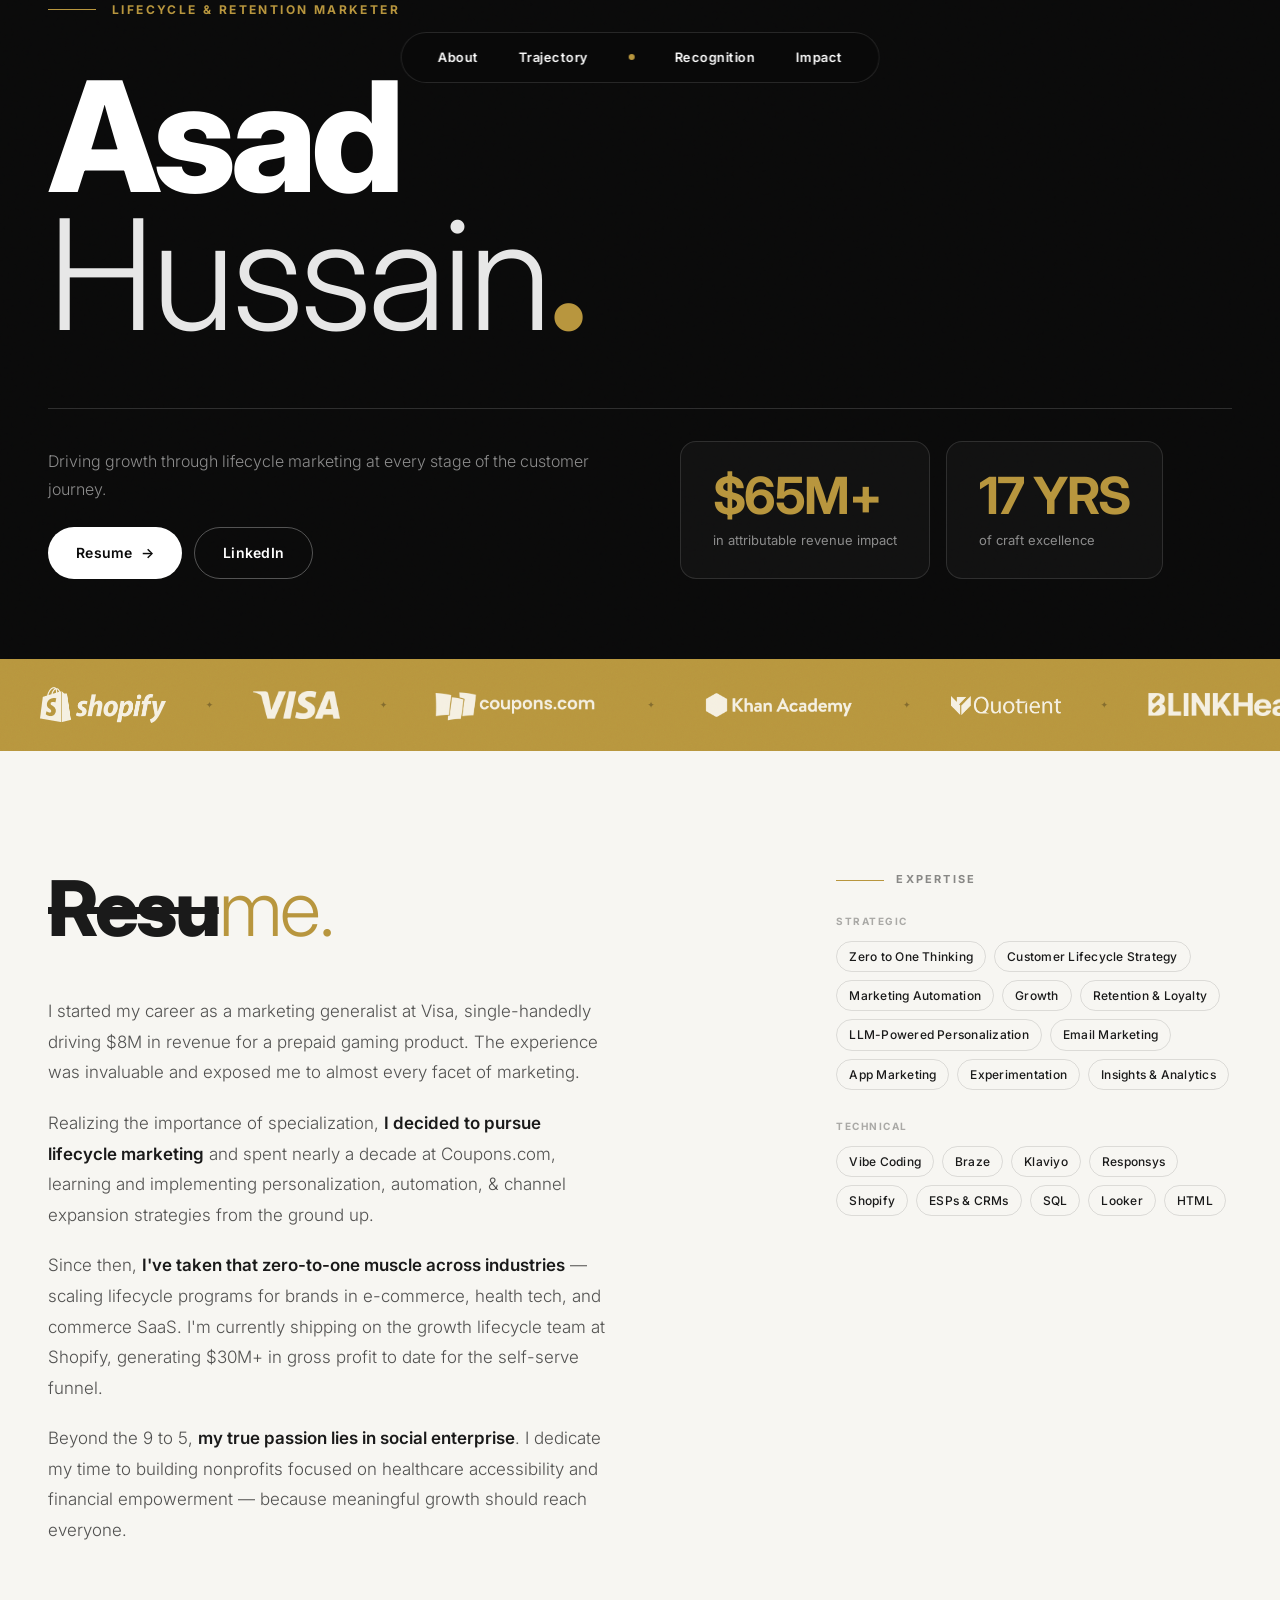
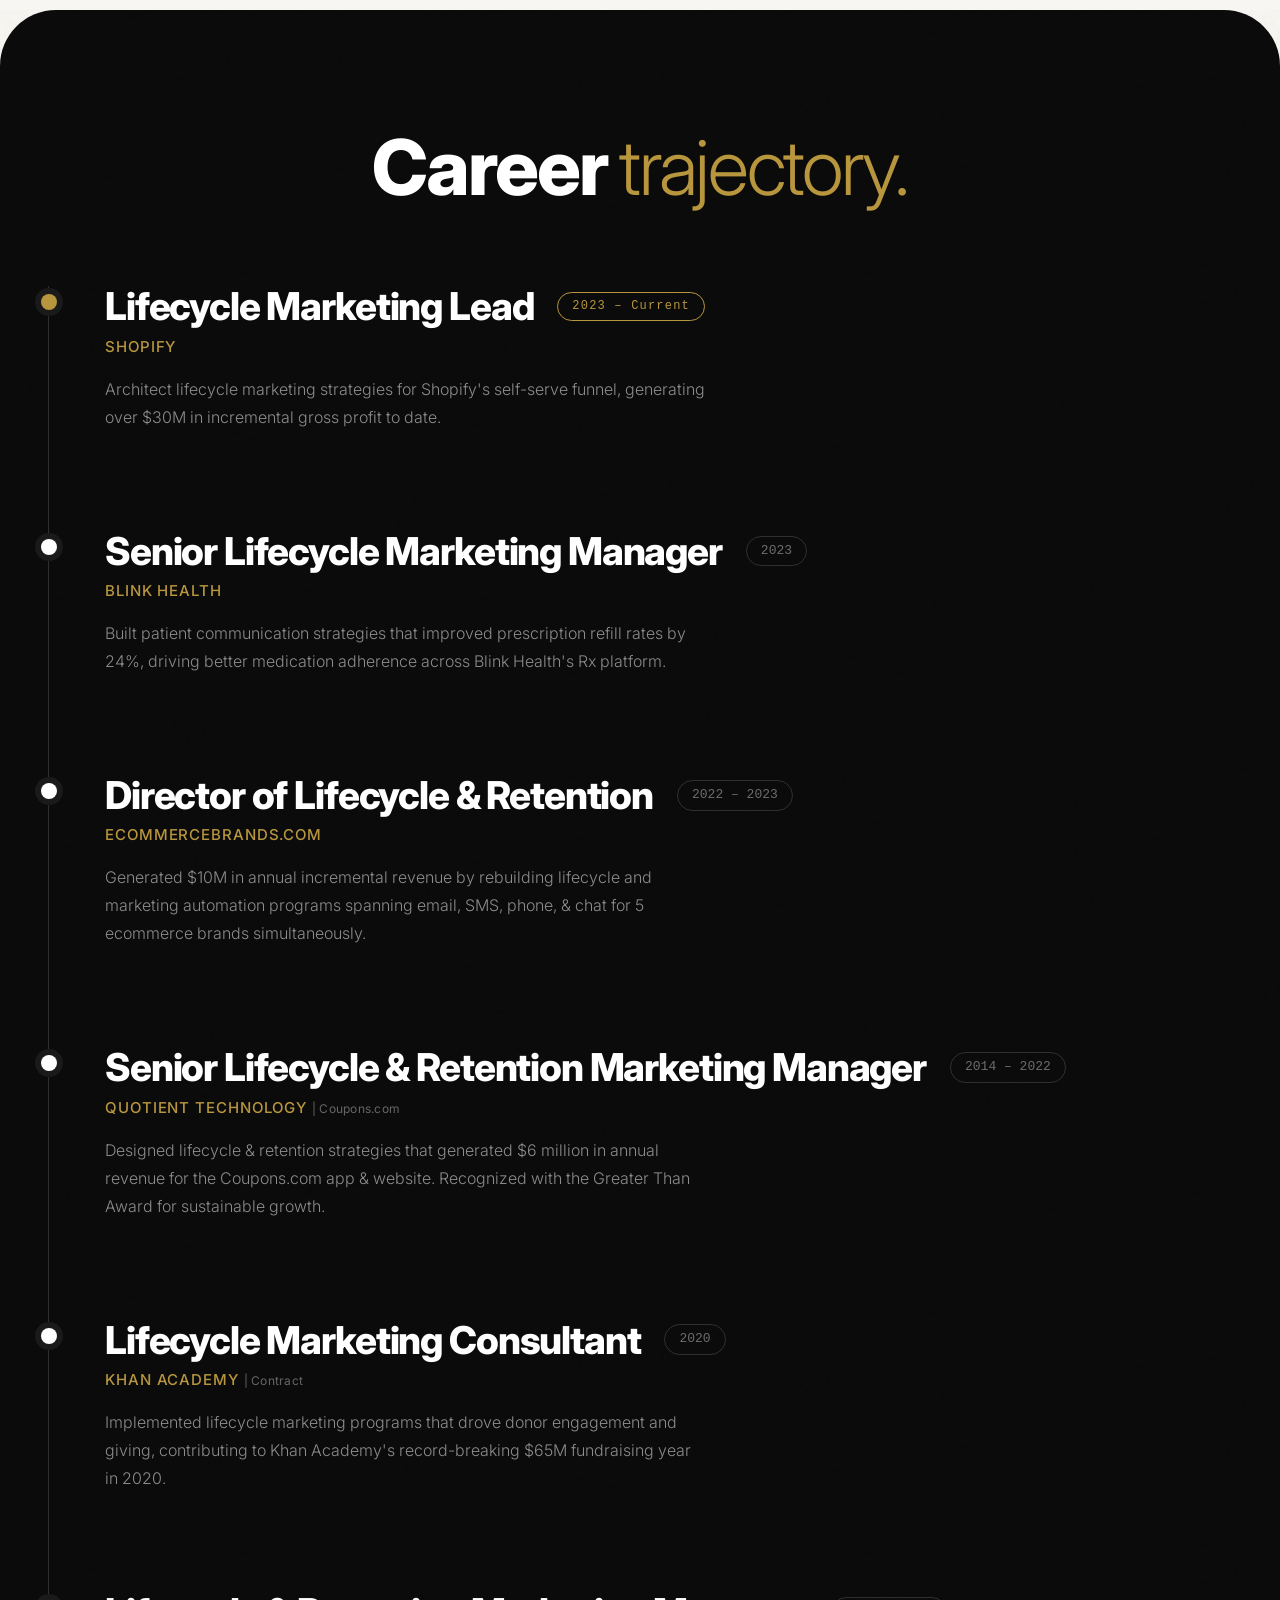
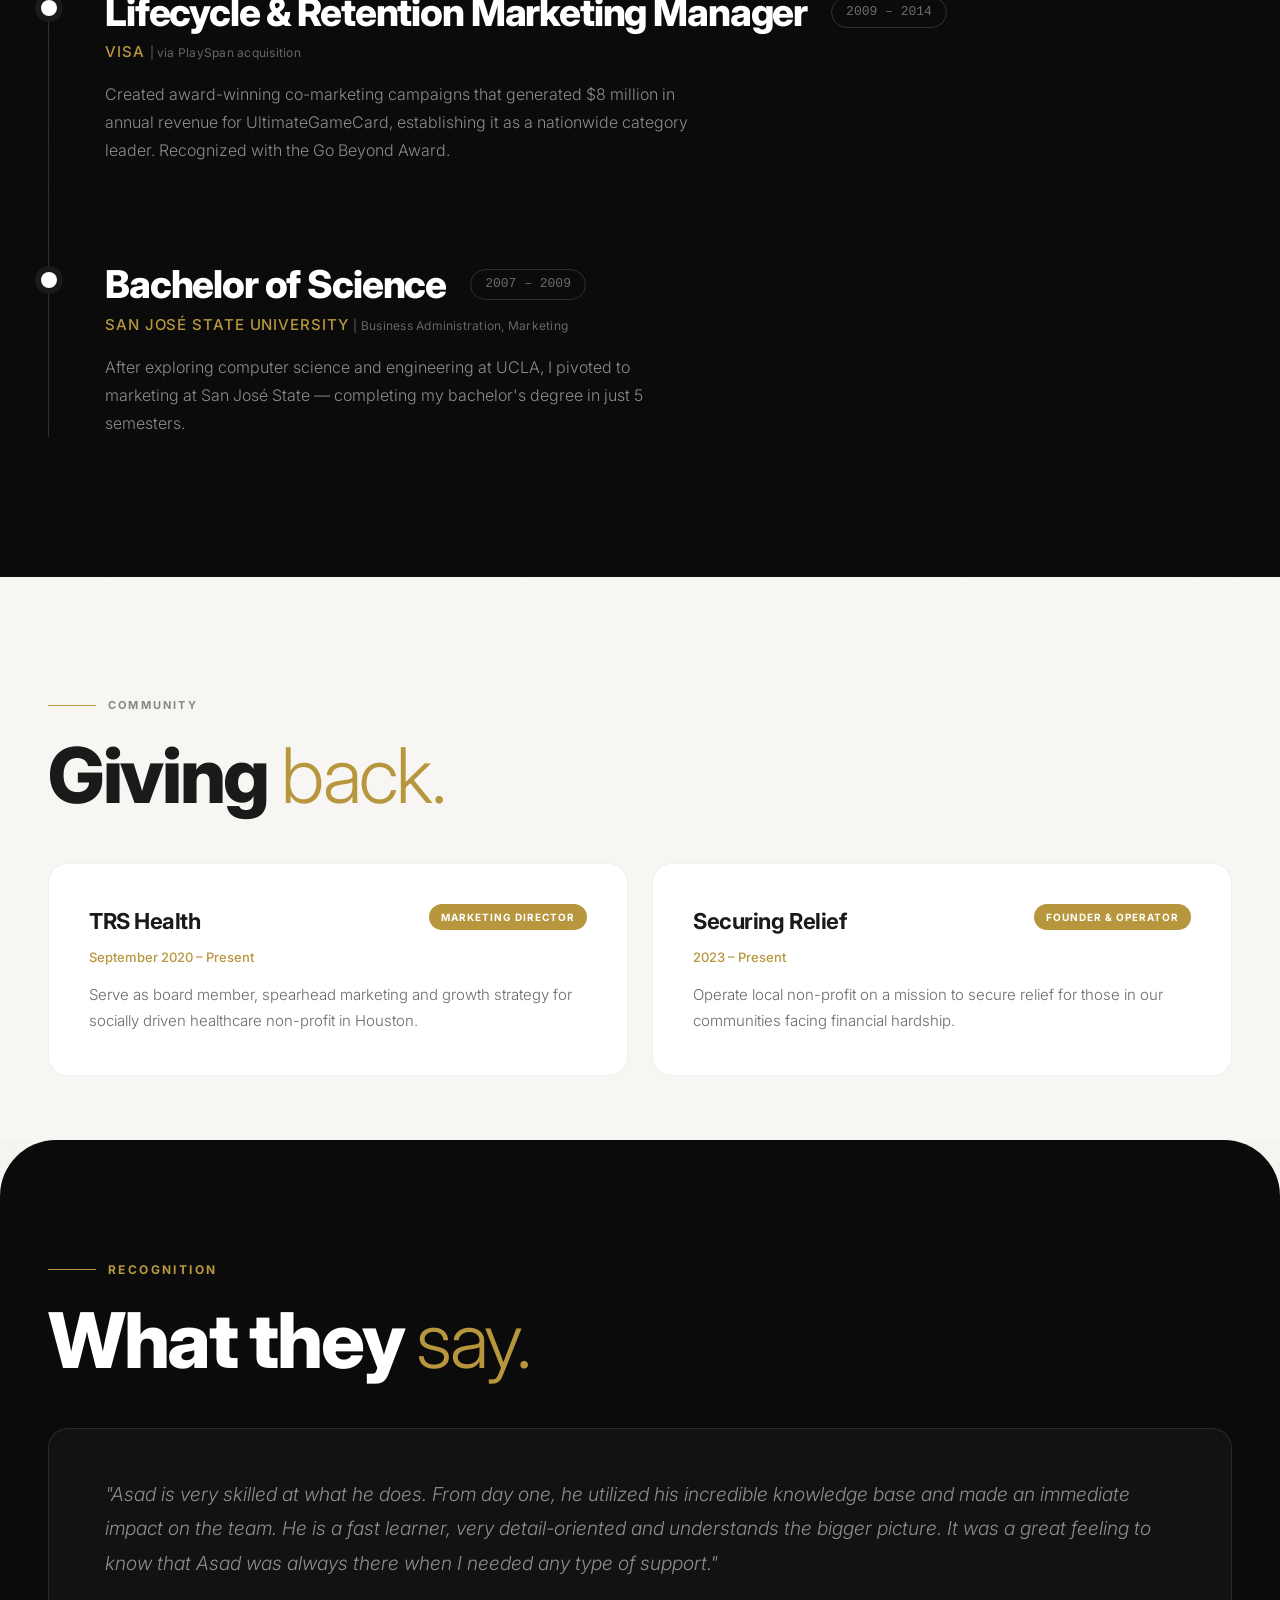
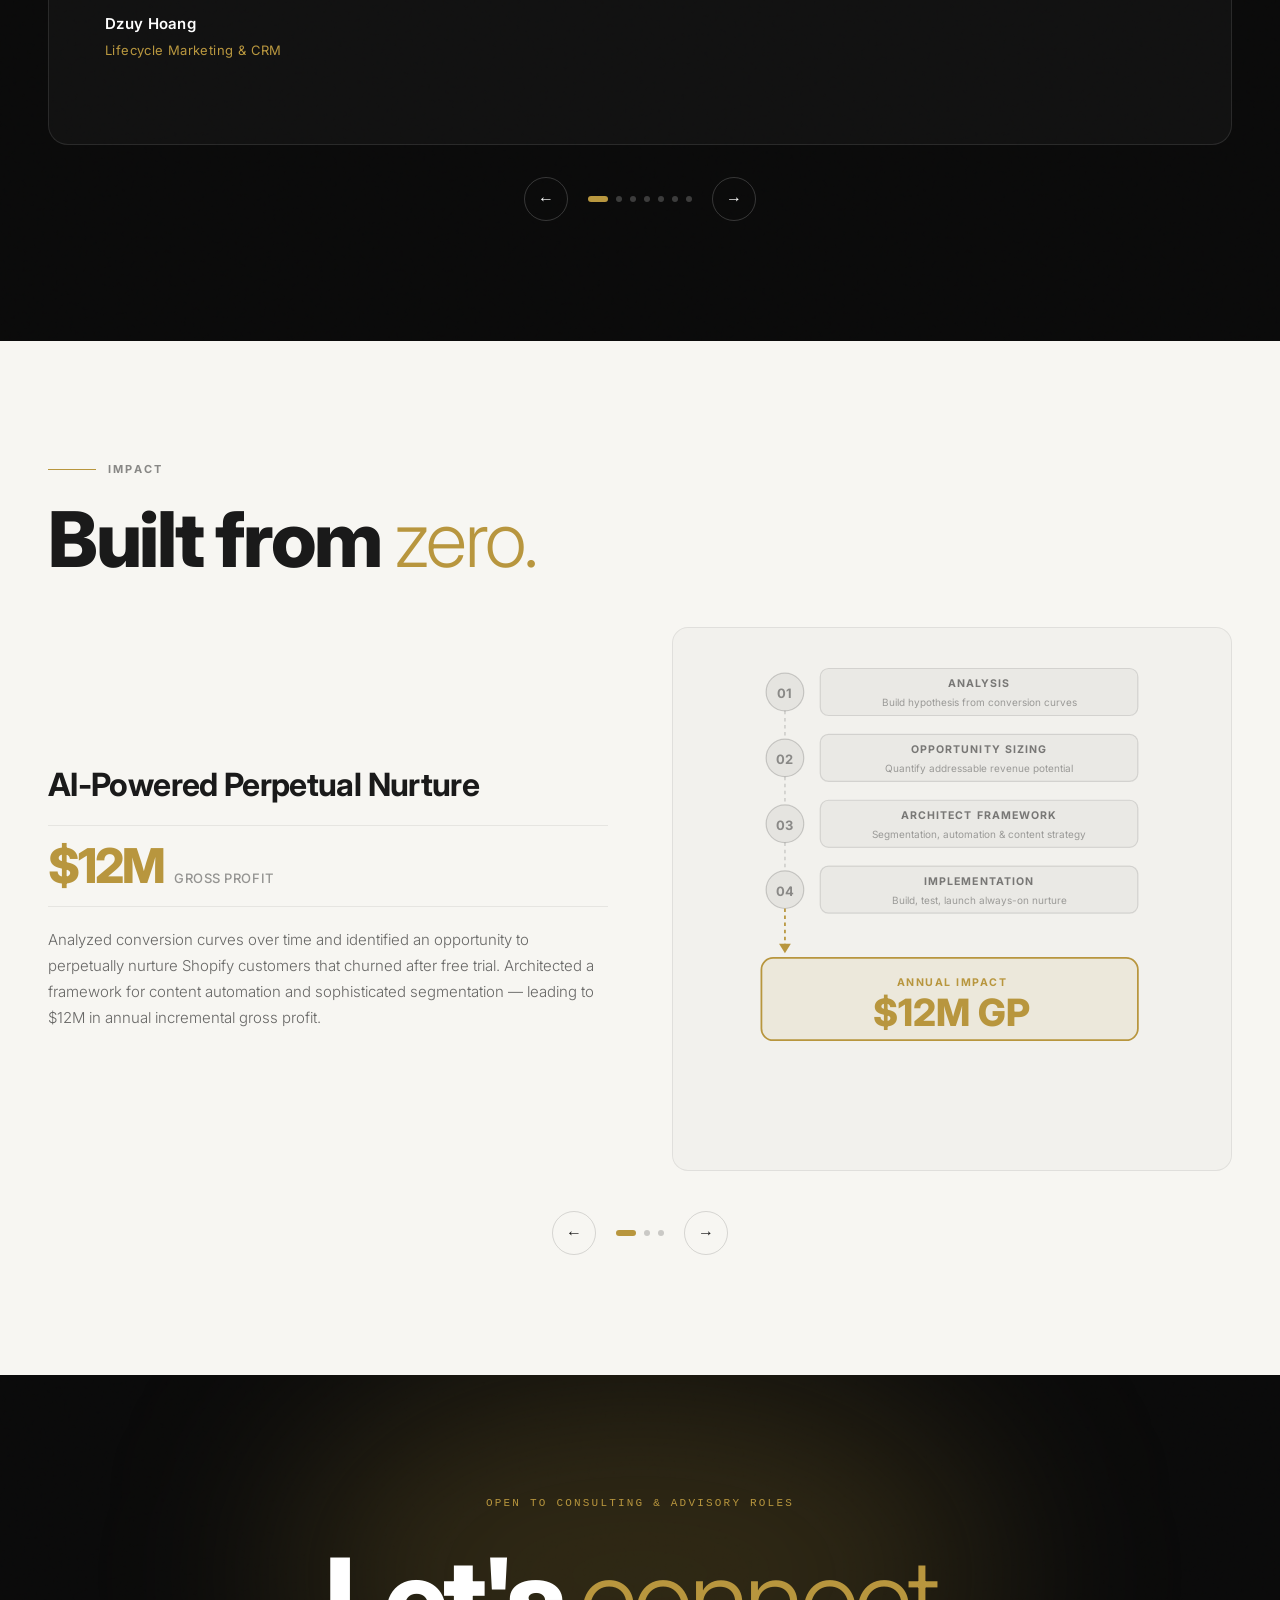
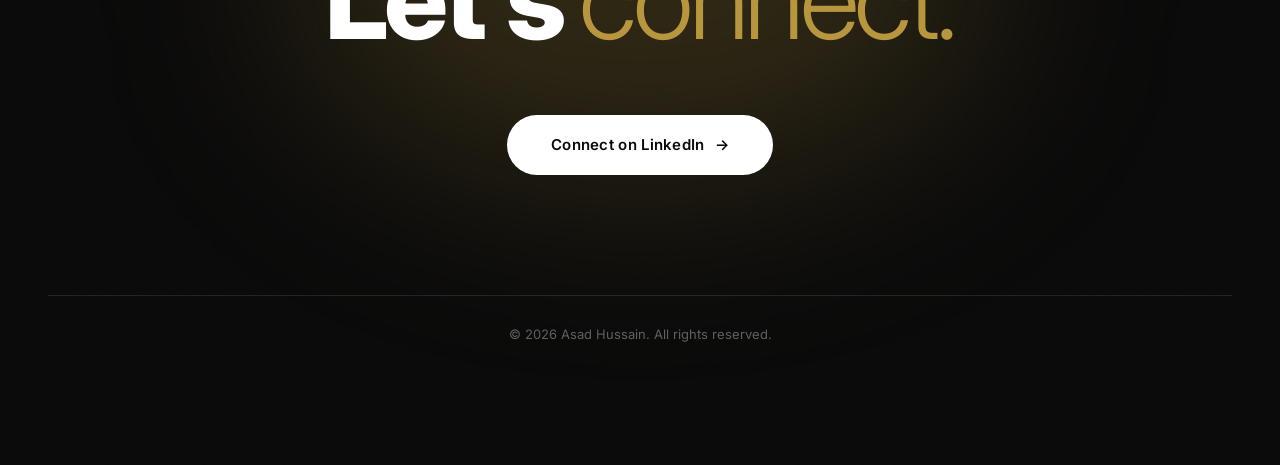
==== commit caeb639b: "Remove Contract from Khan Academy date pill" ====
--- a/index.html
+++ b/index.html
@@ -206,7 +206,7 @@
           <div class="timeline-content">
             <div class="timeline-top">
               <h3 class="timeline-role">Lifecycle Marketing Consultant</h3>
-              <span class="timeline-date">2020 · Contract</span>
+              <span class="timeline-date">2020</span>
             </div>
             <p class="timeline-company">Khan Academy <span class="timeline-acquired">| Contract</span></p>
             <p class="timeline-desc">Implemented lifecycle marketing programs that drove donor engagement and giving, contributing to Khan Academy's record-breaking $65M fundraising year in 2020.</p>
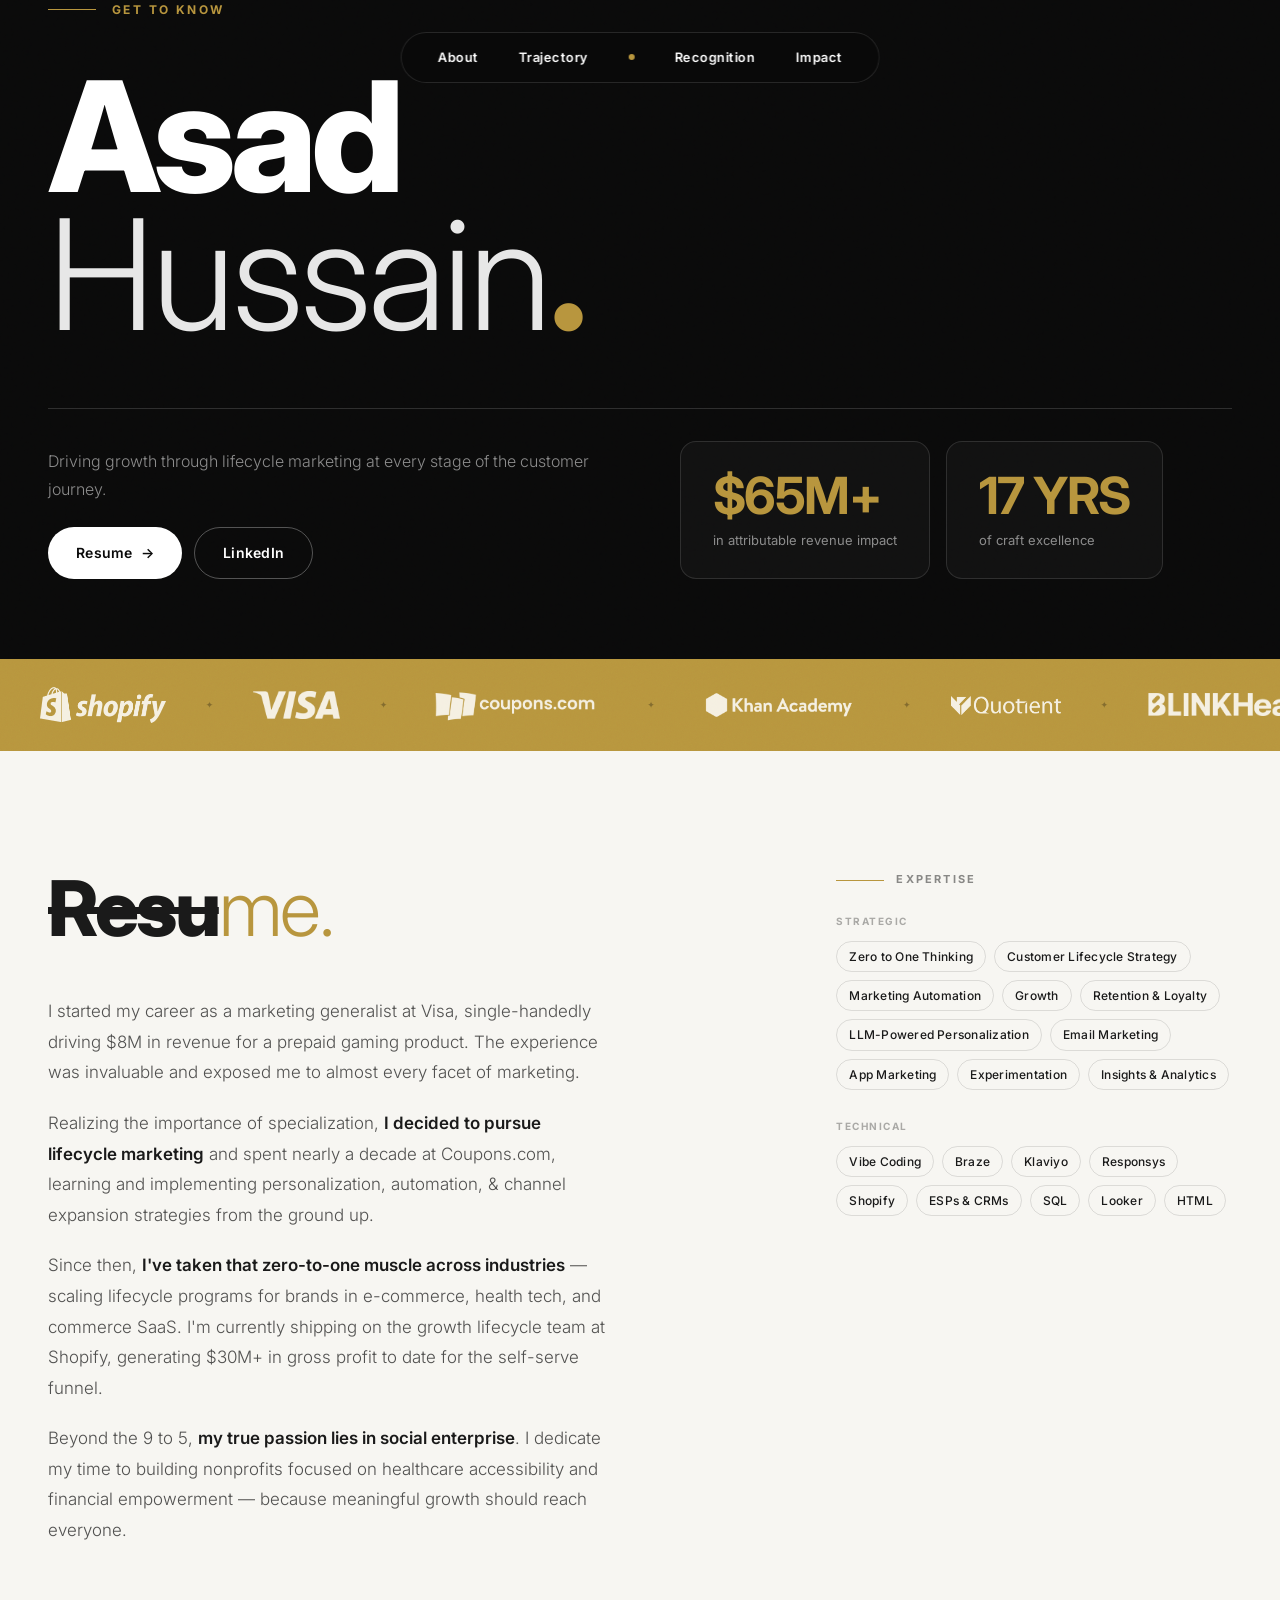
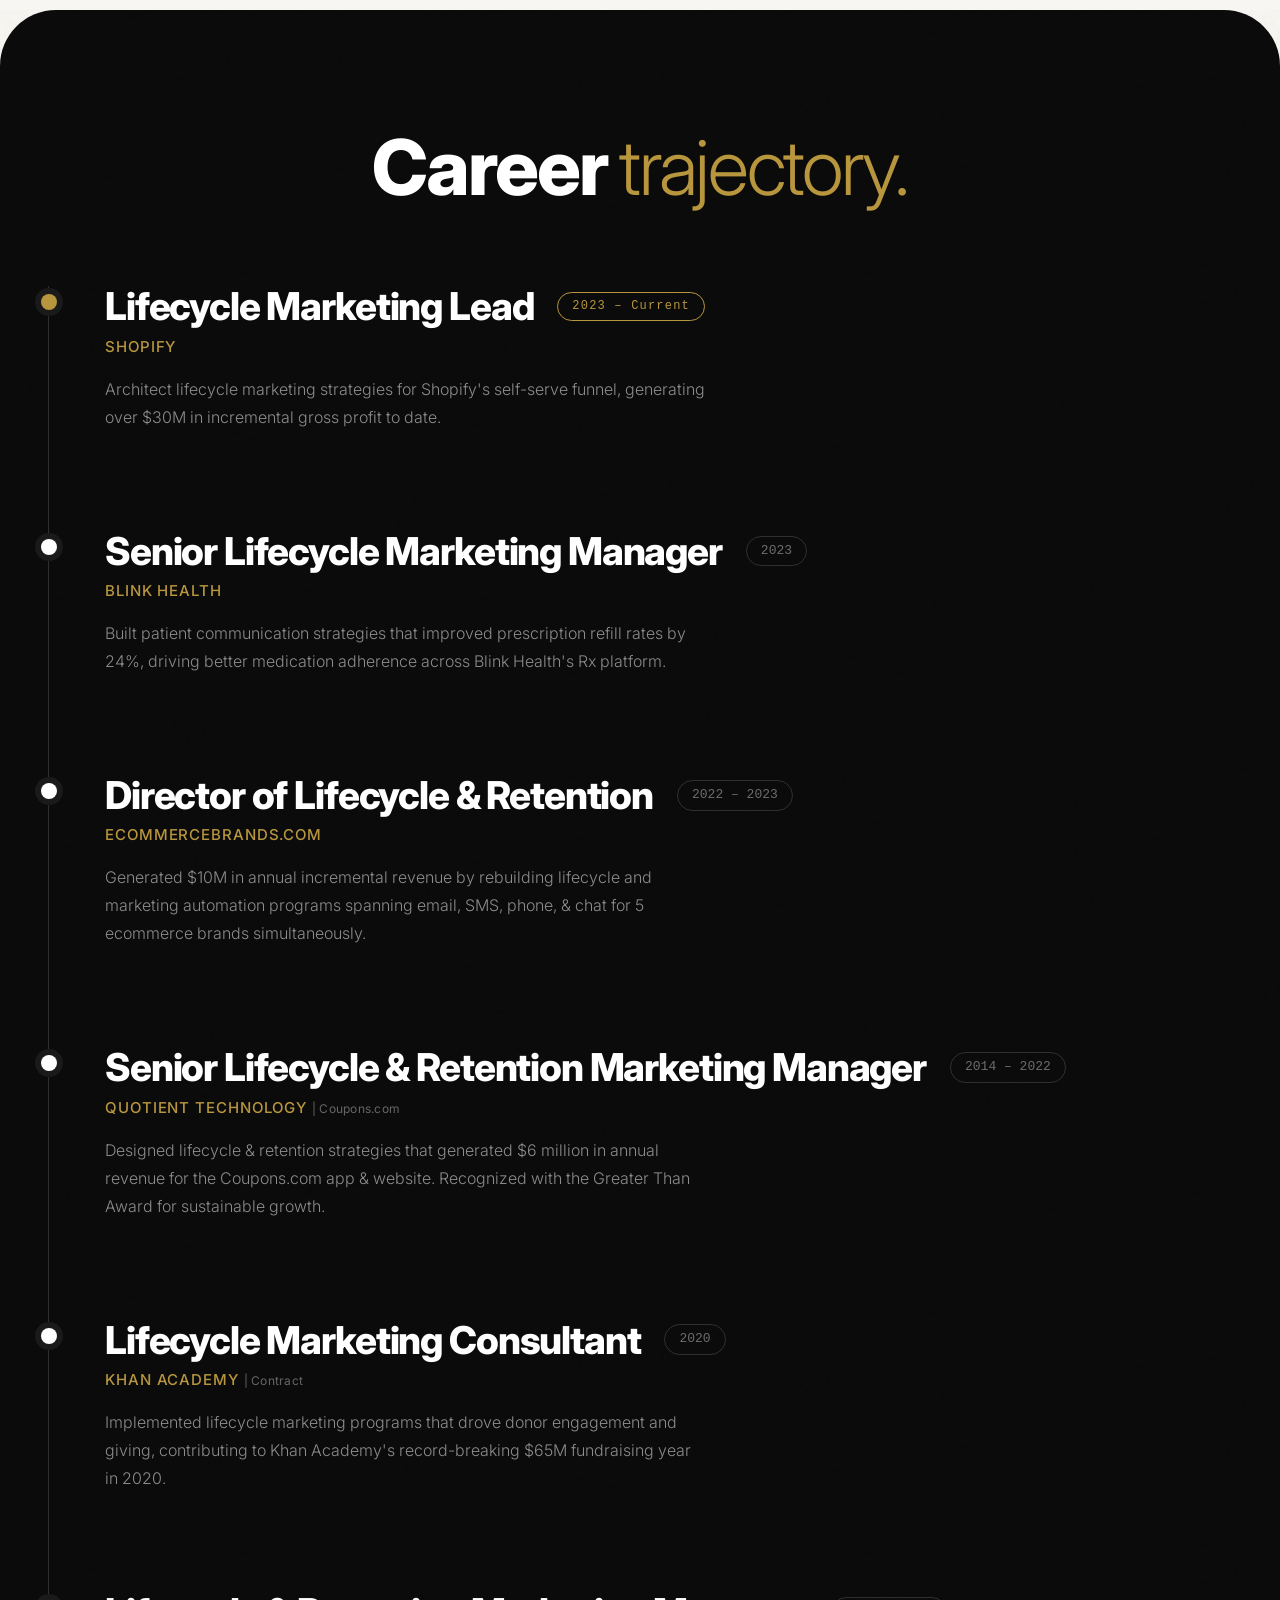
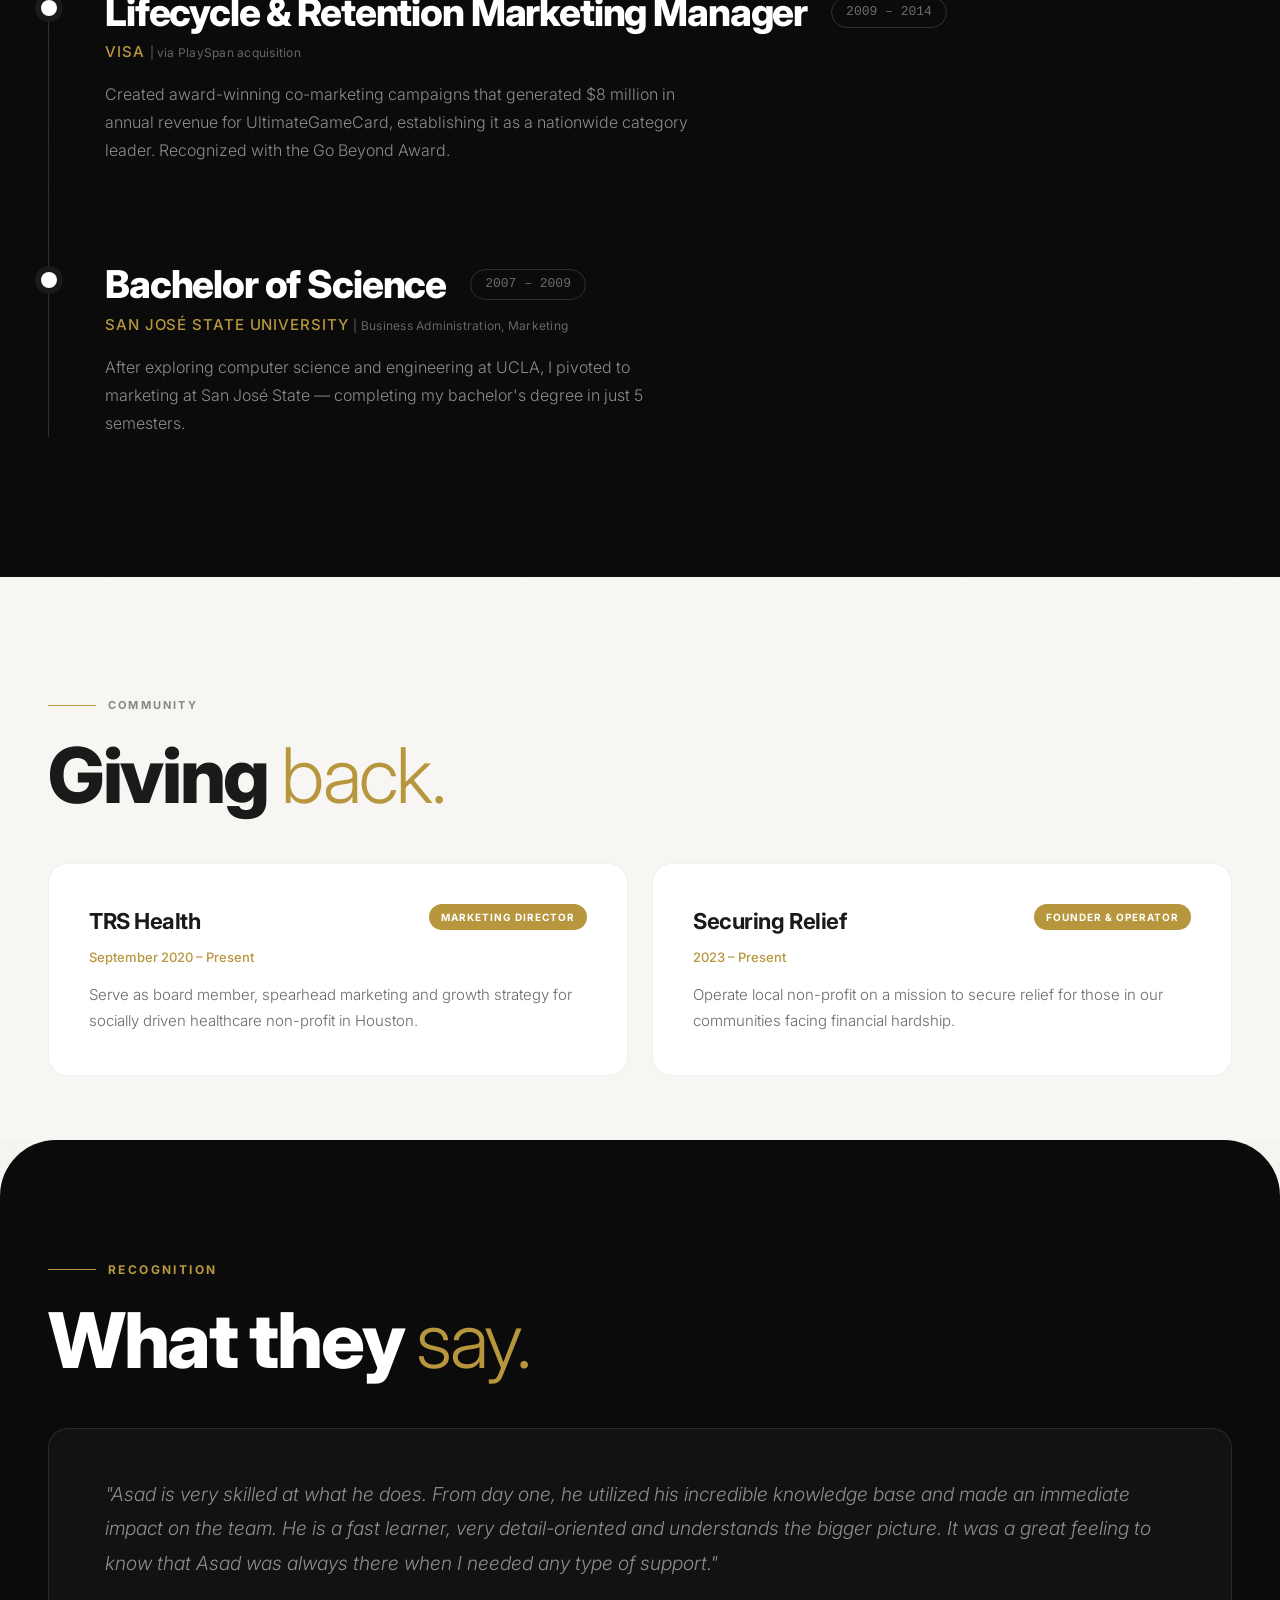
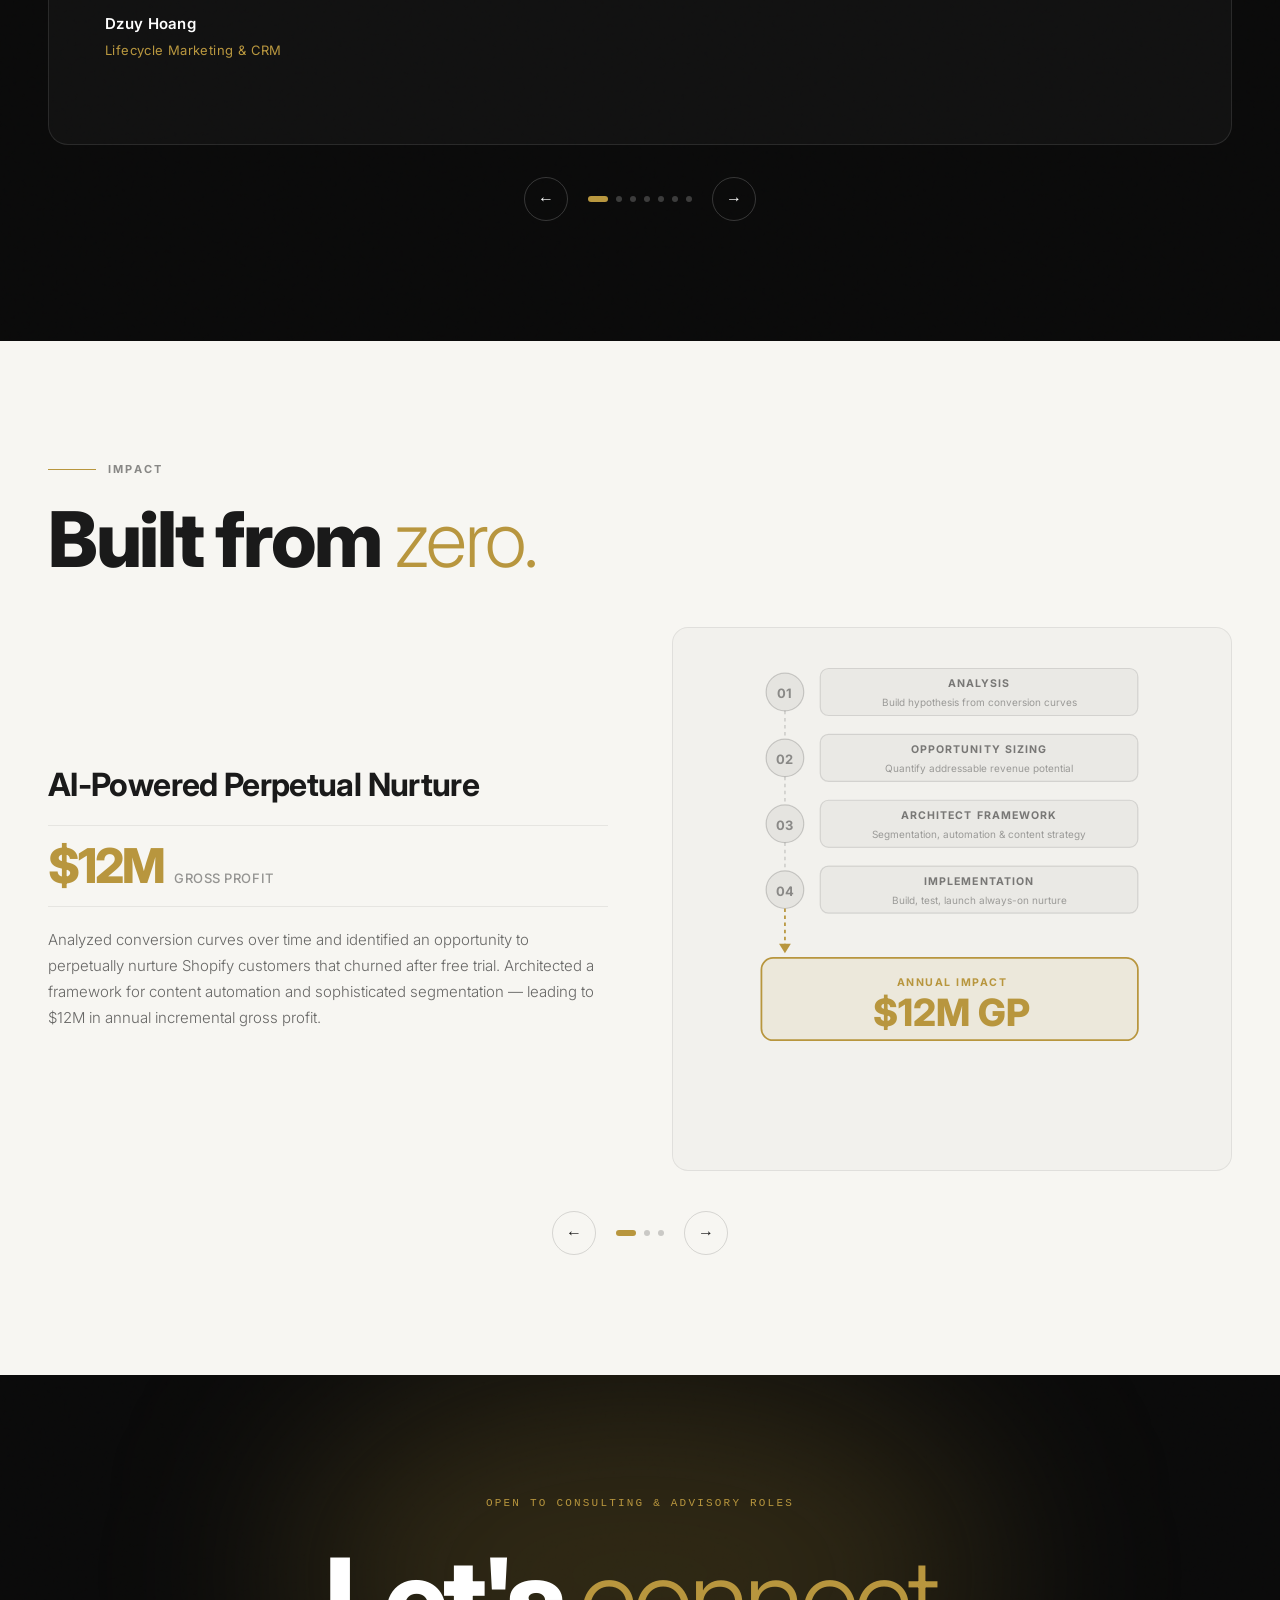
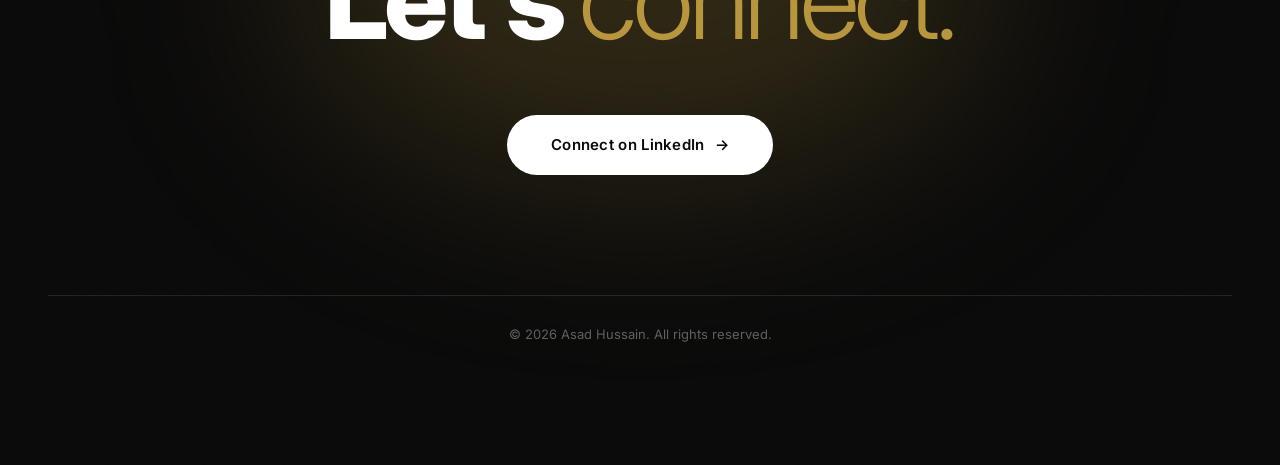
==== commit 45e1424f: "Update hero eyebrow to 'Get to know'" ====
--- a/index.html
+++ b/index.html
@@ -36,7 +36,7 @@
     <div class="hero-inner">
       <div class="hero-eyebrow">
         <span class="eyebrow-line"></span>
-        <span class="eyebrow-label">Lifecycle &amp; Retention Marketer</span>
+        <span class="eyebrow-label">Get to know</span>
       </div>
       <h1 class="hero-name">
         Asad <br>
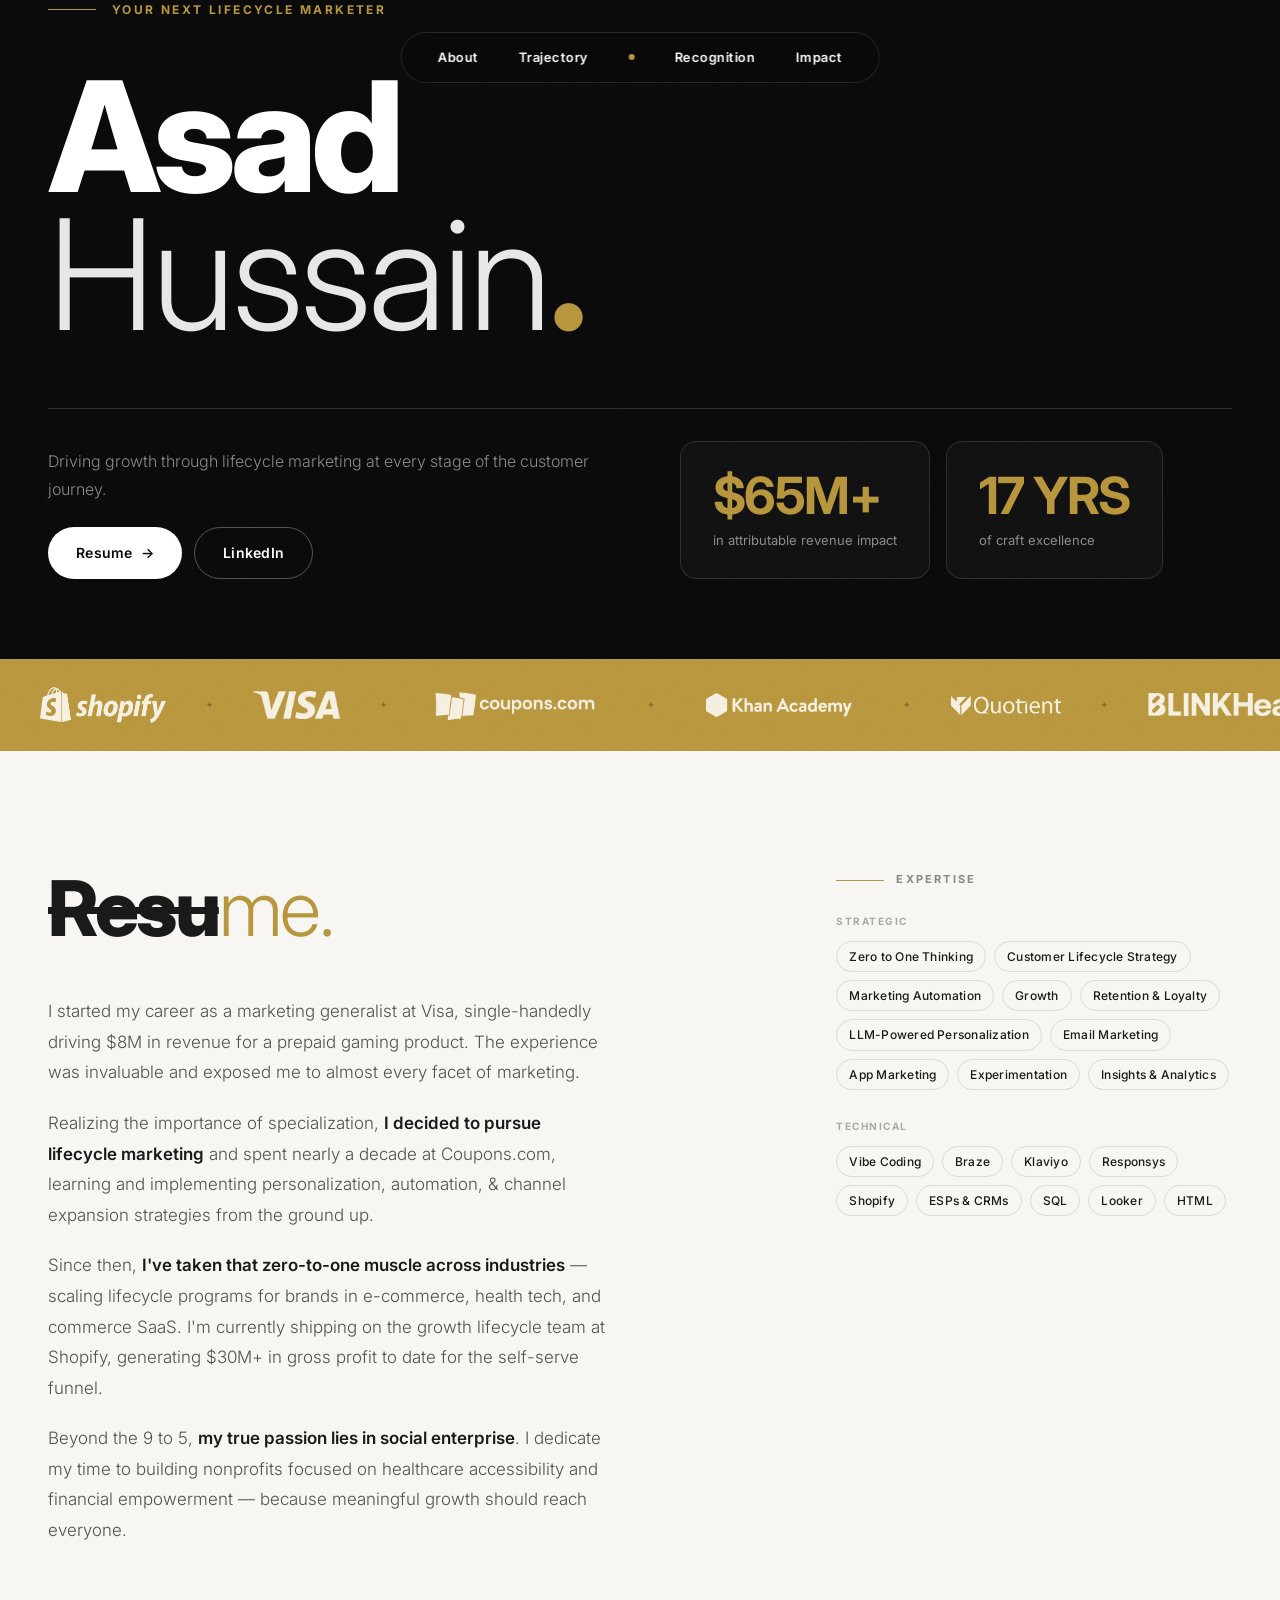
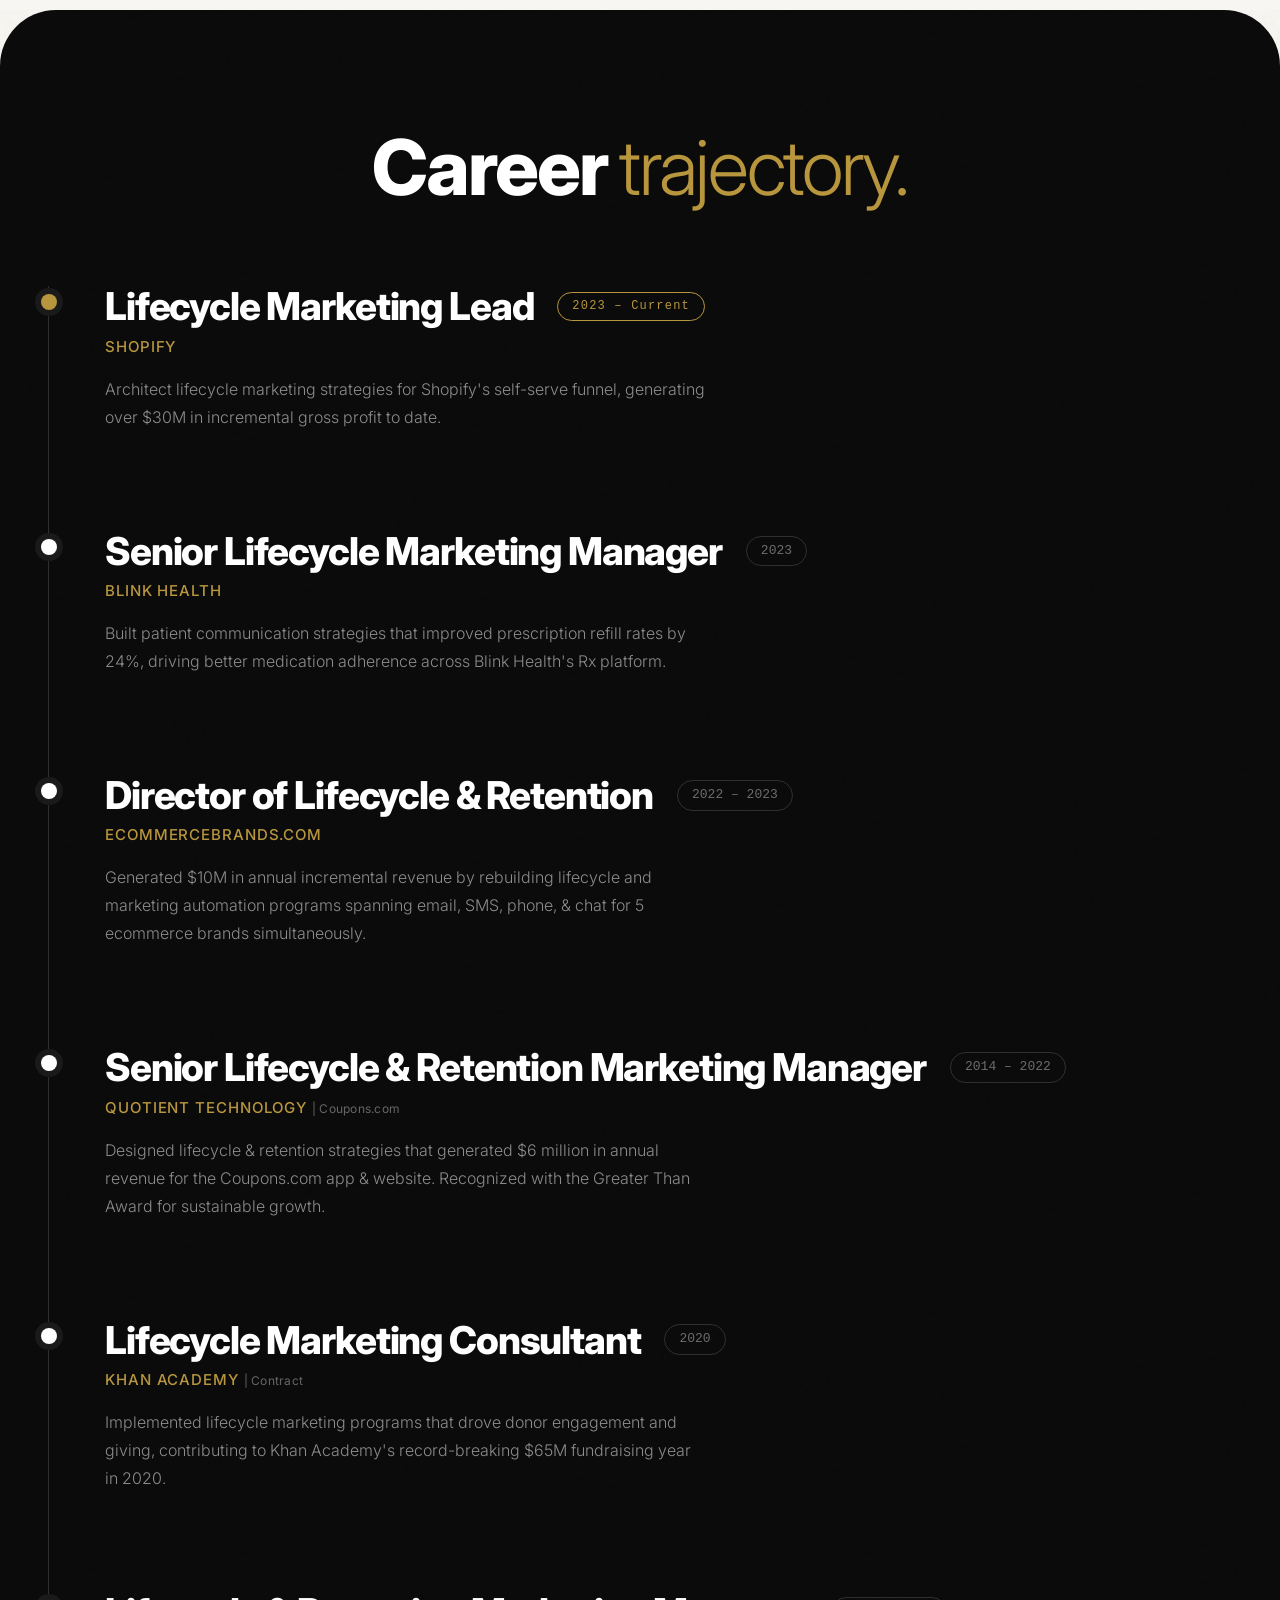
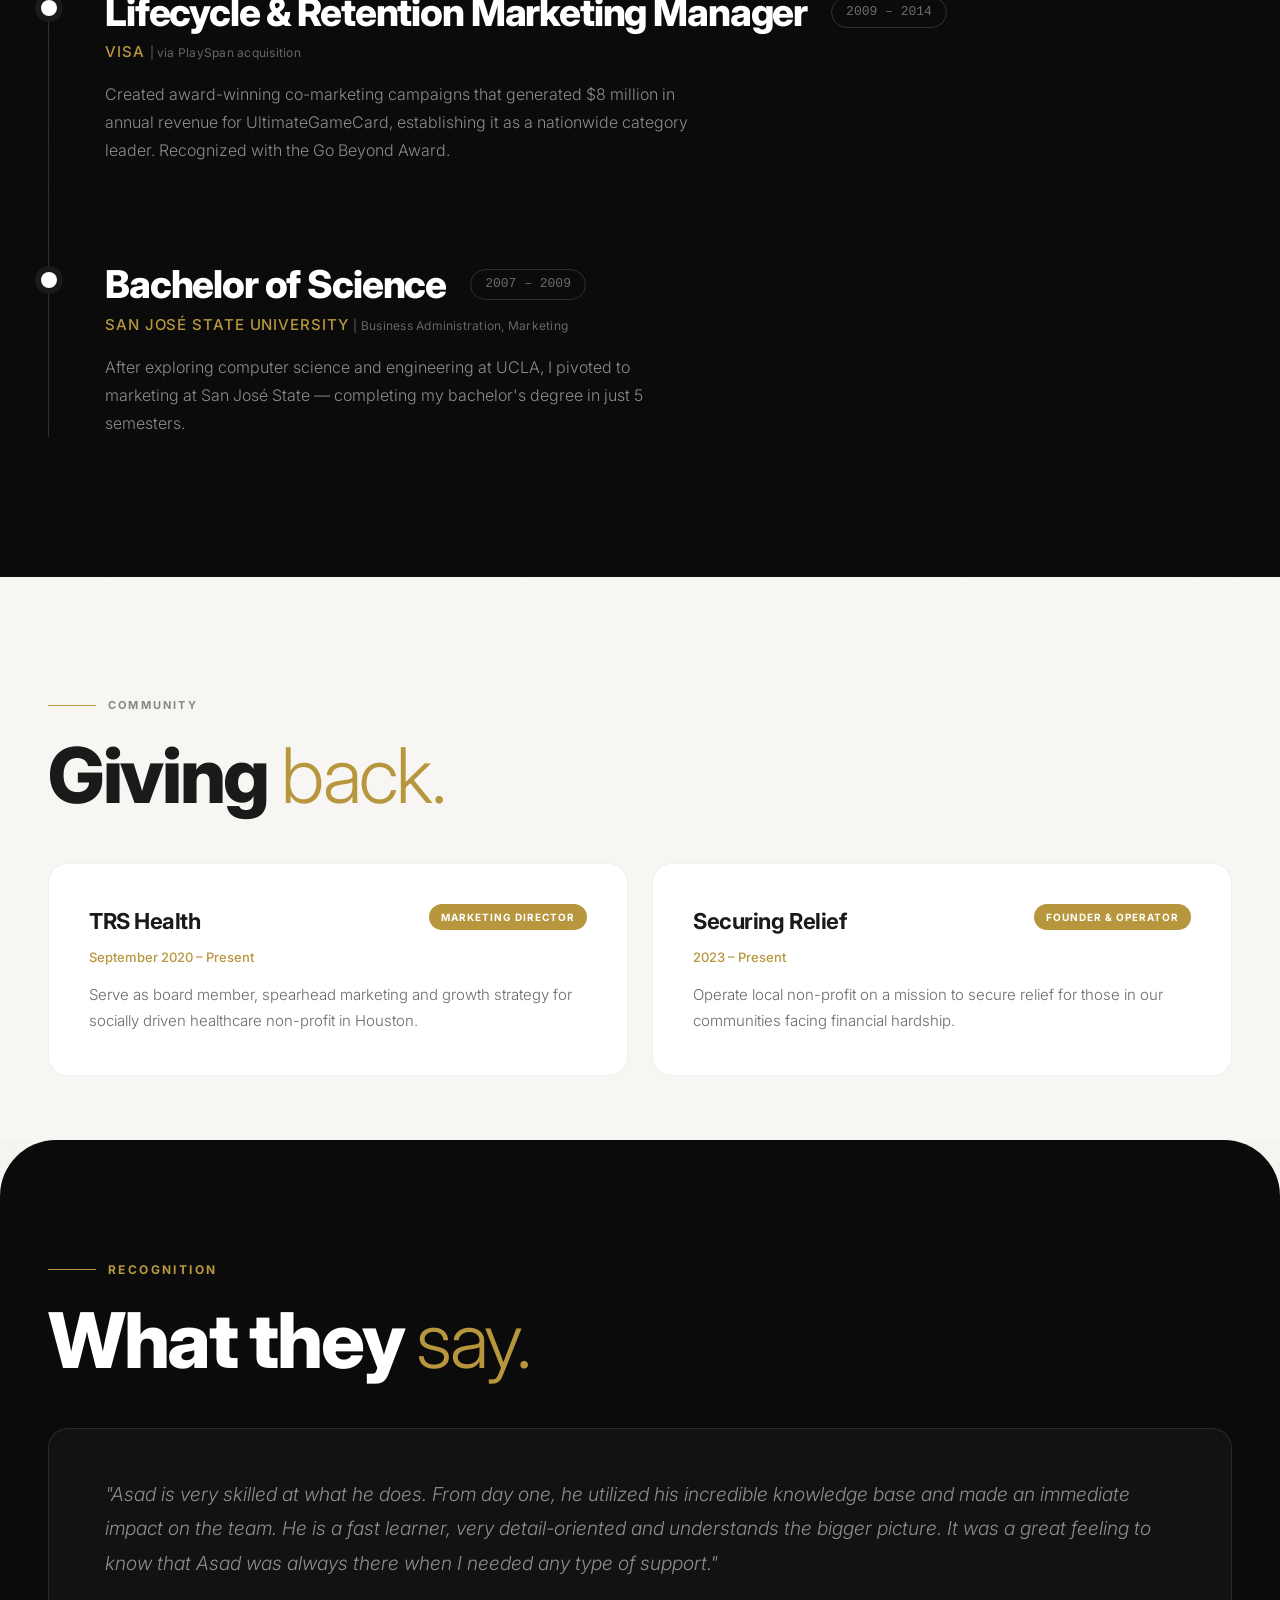
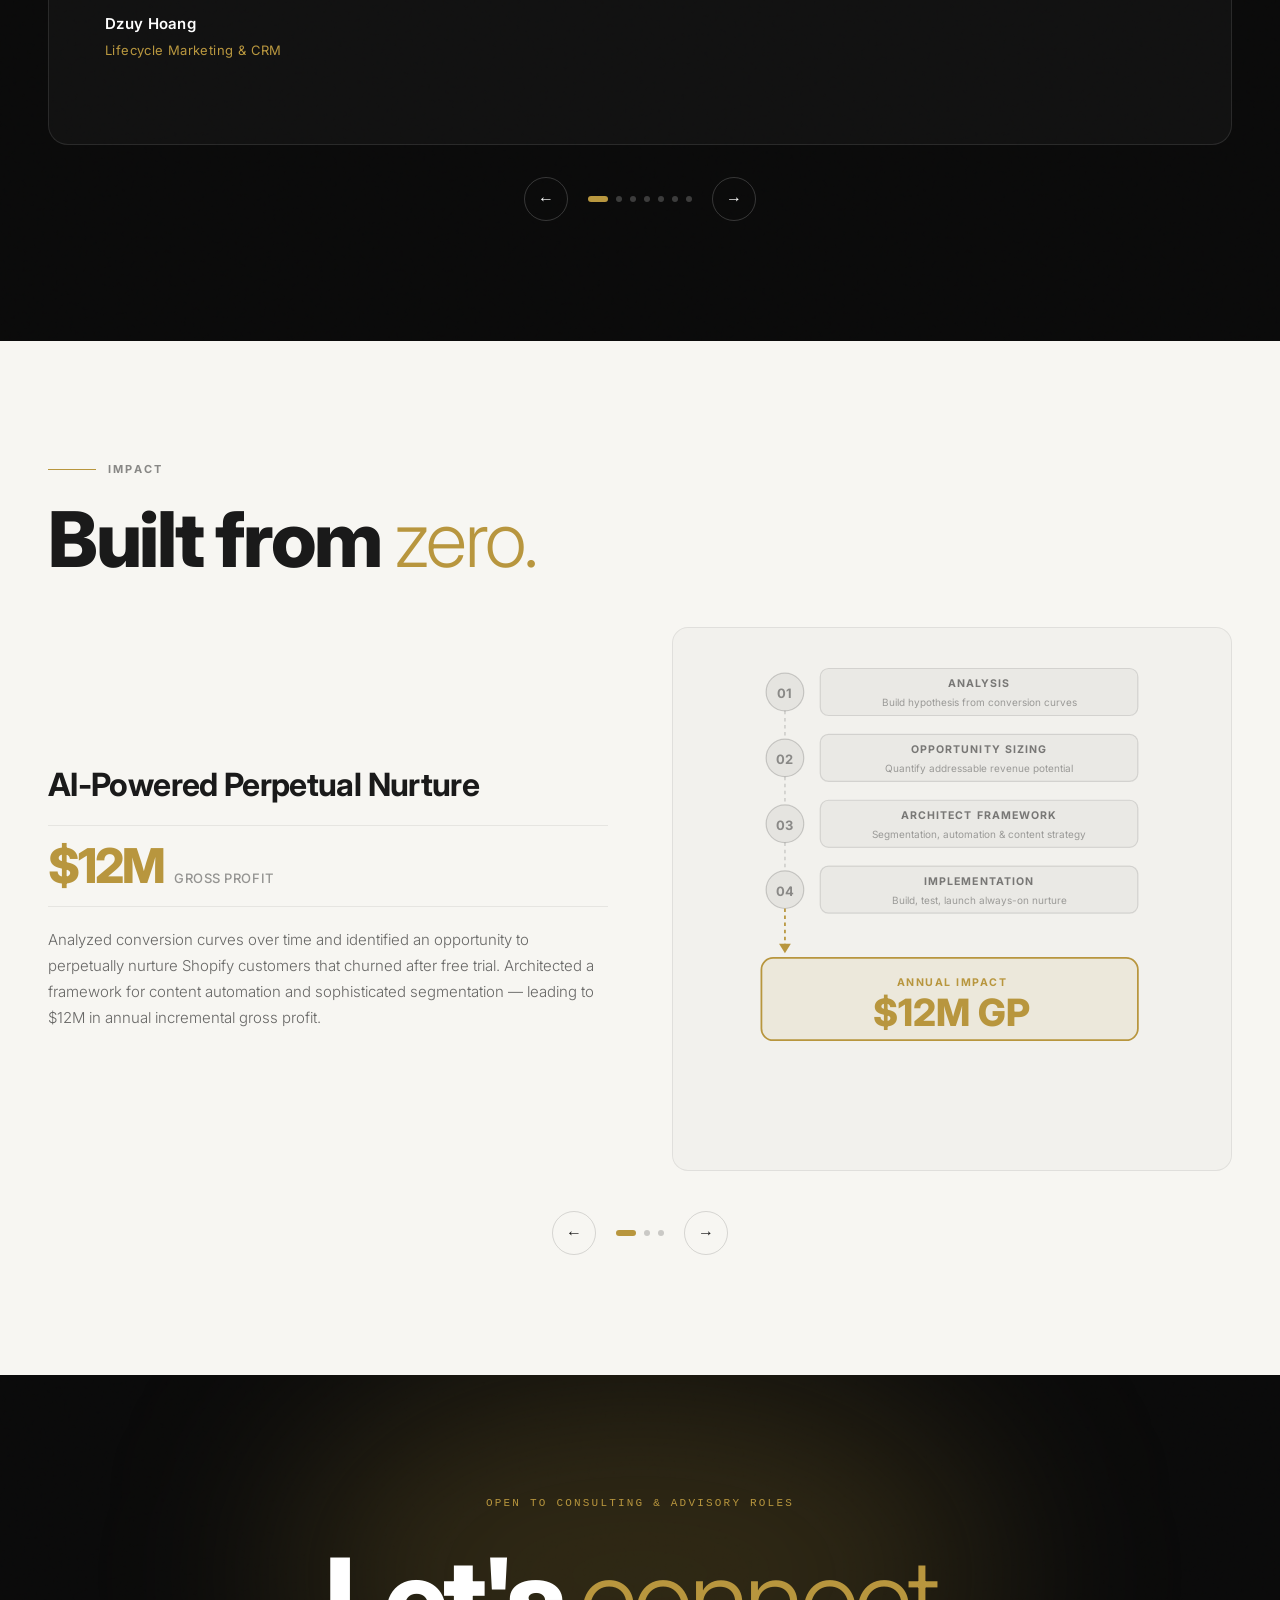
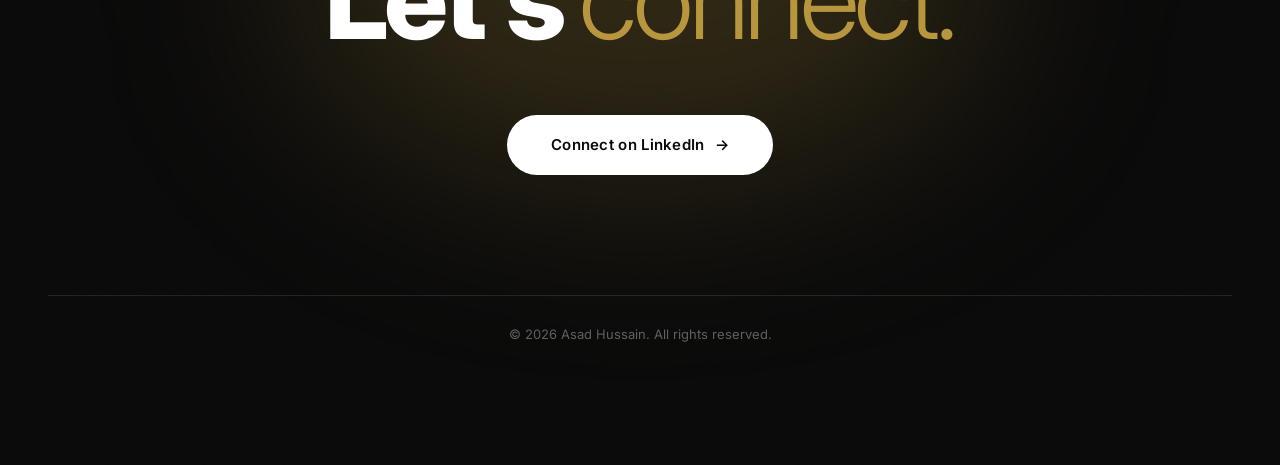
==== commit 7b16bfa8: "Update hero eyebrow to 'Your next lifecycle marketer'" ====
--- a/index.html
+++ b/index.html
@@ -36,7 +36,7 @@
     <div class="hero-inner">
       <div class="hero-eyebrow">
         <span class="eyebrow-line"></span>
-        <span class="eyebrow-label">Get to know</span>
+        <span class="eyebrow-label">Your next lifecycle marketer</span>
       </div>
       <h1 class="hero-name">
         Asad <br>
